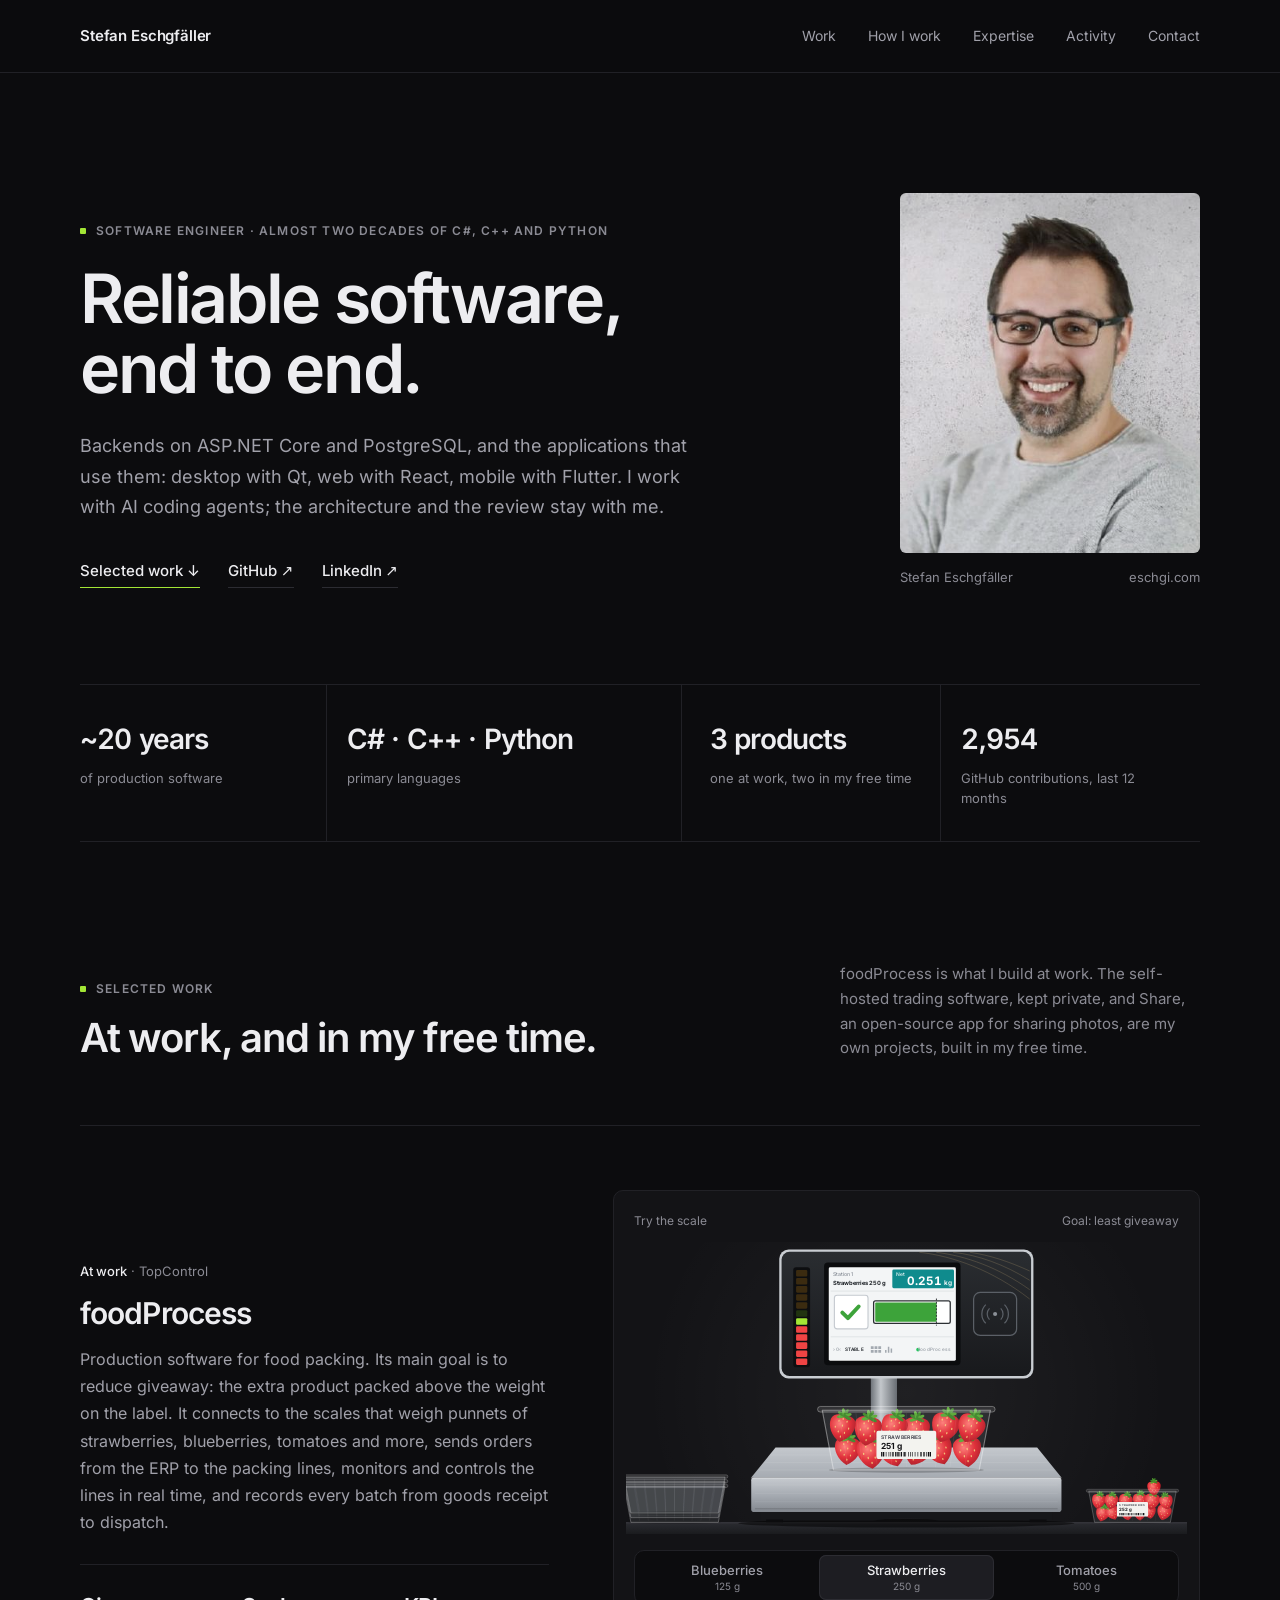
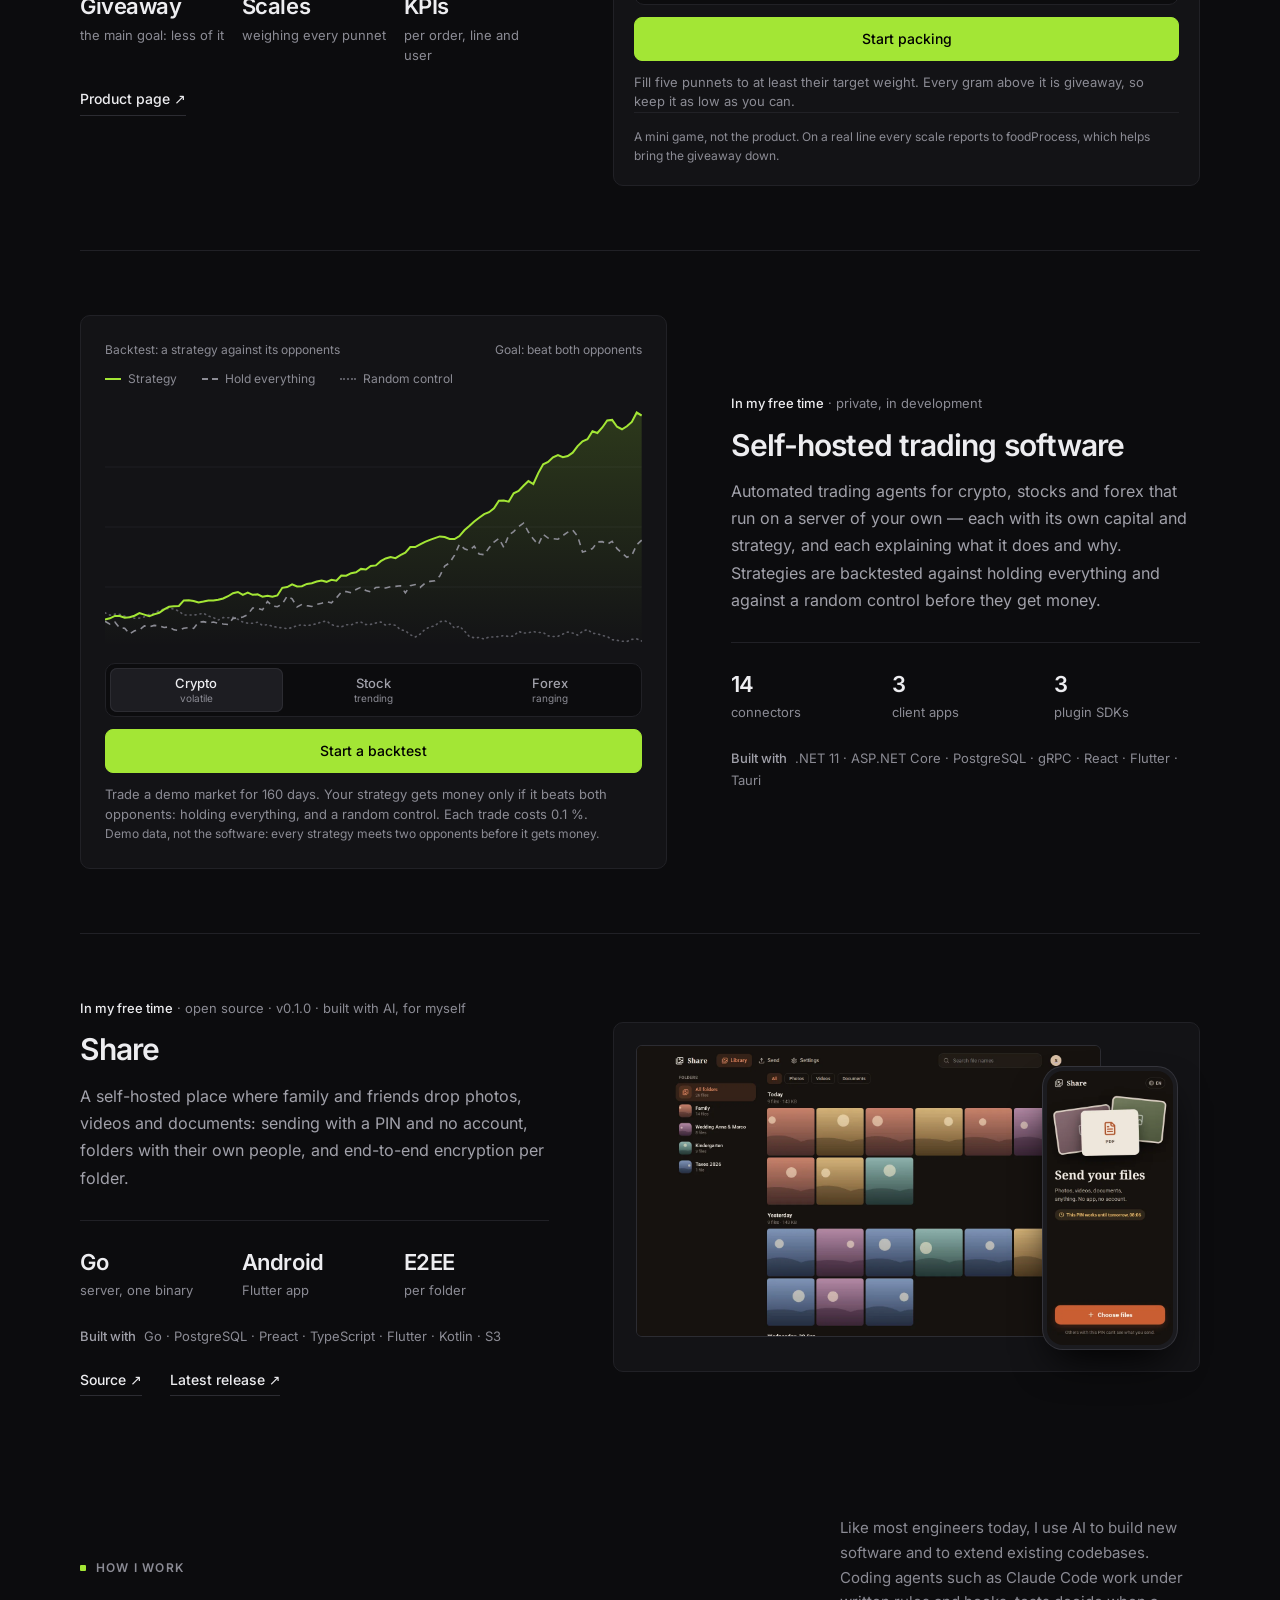
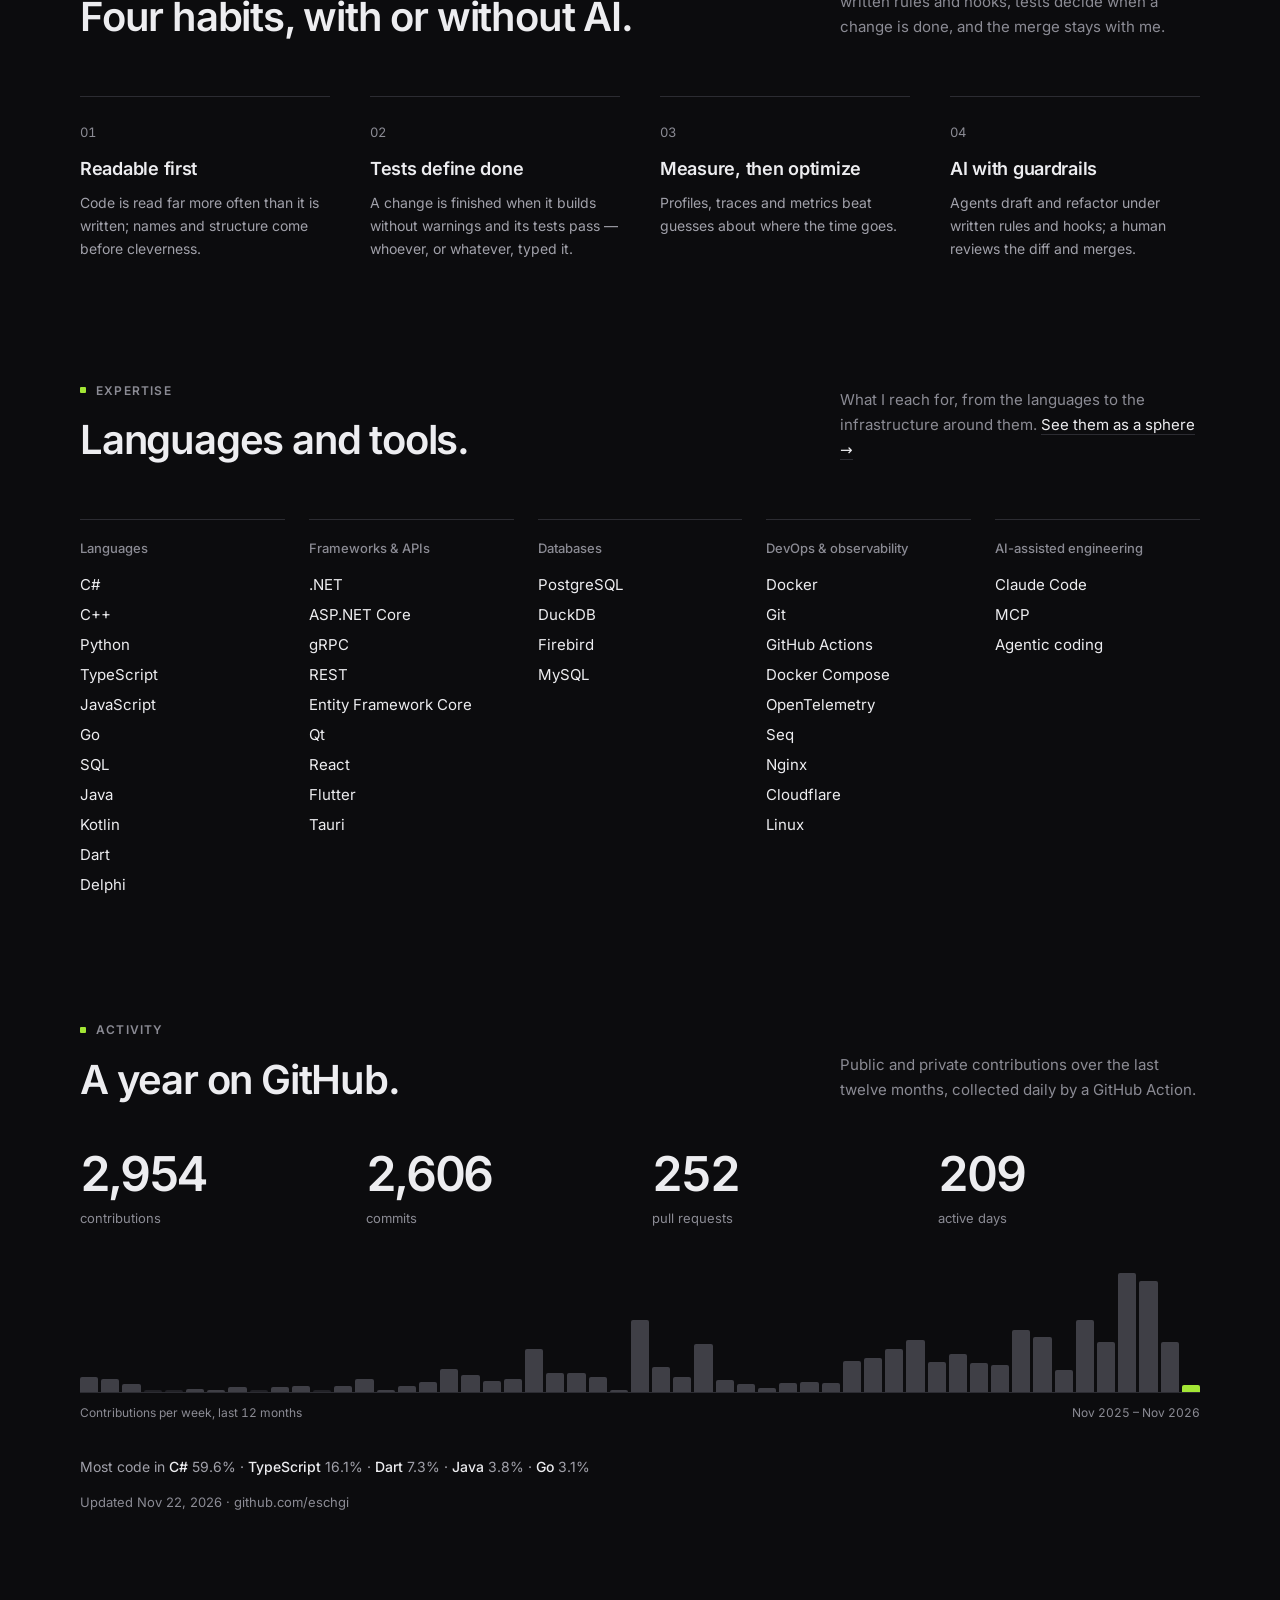
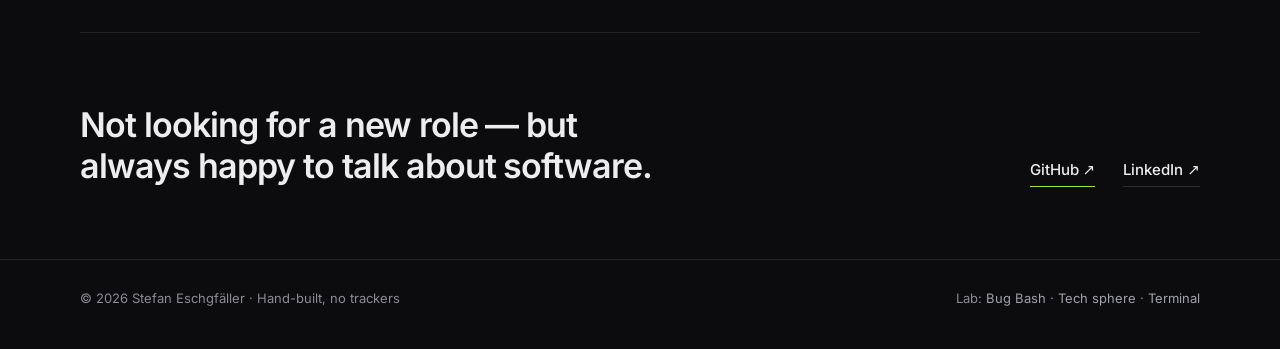
==== docs/index.html @ 618ed070 "Say what giveaway is without "given away for free" The foodProcess text now calls giveaway the extra" ====
<!DOCTYPE html>
<html lang="en">
<head>
  <meta charset="UTF-8" />
  <meta name="viewport" content="width=device-width, initial-scale=1" />
  <title>Stefan Eschgfäller — Software Engineer</title>
  <meta name="description" content="Stefan Eschgfäller, software engineer. Reliable software, end to end: backends on ASP.NET Core and PostgreSQL, and the desktop, web and mobile applications that use them — almost two decades of C#, C++ and Python." />
  <meta name="author" content="Stefan Eschgfäller" />
  <meta name="theme-color" content="#0c0c0e" />
  <meta name="color-scheme" content="dark" />
  <link rel="canonical" href="https://eschgi.com/" />

  <meta property="og:type" content="website" />
  <meta property="og:url" content="https://eschgi.com/" />
  <meta property="og:site_name" content="eschgi.com" />
  <meta property="og:title" content="Stefan Eschgfäller — Software Engineer" />
  <meta property="og:description" content="Reliable software, end to end. Almost two decades of C#, C++ and Python. At work, foodProcess: production software for food packing that reduces giveaway. In my free time, self-hosted trading software and Share, an open-source photo drop." />
  <meta property="og:image" content="https://eschgi.com/assets/og-cover.png" />
  <meta property="og:image:width" content="1200" />
  <meta property="og:image:height" content="630" />
  <meta name="twitter:card" content="summary_large_image" />
  <meta name="twitter:title" content="Stefan Eschgfäller — Software Engineer" />
  <meta name="twitter:description" content="Reliable software, end to end. Almost two decades of C#, C++ and Python." />
  <meta name="twitter:image" content="https://eschgi.com/assets/og-cover.png" />

  <link rel="icon" type="image/svg+xml" href="favicon.svg" />
  <link rel="preload" href="assets/fonts/inter-latin-variable.woff2" as="font" type="font/woff2" crossorigin />
  <link rel="stylesheet" href="styles.css" />
  <script>document.documentElement.classList.add("js");</script>
  <script src="js/site.js" defer></script>
  <script src="js/scale.js" defer></script>
  <script src="js/backtest.js" defer></script>

  <script type="application/ld+json">
    {
      "@context": "https://schema.org",
      "@type": "Person",
      "name": "Stefan Eschgfäller",
      "url": "https://eschgi.com/",
      "image": "https://eschgi.com/assets/avatar.jpg",
      "jobTitle": "Software Engineer",
      "sameAs": ["https://github.com/eschgi", "https://www.linkedin.com/in/stefaneschgfaeller"]
    }
  </script>
</head>
<body data-page="home">
  <svg xmlns="http://www.w3.org/2000/svg" aria-hidden="true" style="display: none">
    <symbol id="i-menu" viewBox="0 0 24 24" fill="none" stroke="currentColor" stroke-width="2" stroke-linecap="round"><path d="M4 7h16M4 12h16M4 17h16" /></symbol>
  </svg>

  <a href="#main" class="skip-link">Skip to content</a>

  <header class="site-header">
    <div class="wrap site-header__bar">
      <a class="site-name" href="#top">Stefan Eschgfäller</a>
      <nav class="site-nav" aria-label="Main" data-navlinks>
        <a href="#work">Work</a>
        <a href="#how">How I work</a>
        <a href="#expertise">Expertise</a>
        <a href="#activity">Activity</a>
        <a href="#contact">Contact</a>
      </nav>
      <button class="menu-button" type="button" data-nav-toggle aria-expanded="false" aria-controls="mobile-menu">
        <svg aria-hidden="true"><use href="#i-menu" /></svg>
        <span class="sr-only">Menu</span>
      </button>
    </div>
    <nav id="mobile-menu" class="mobile-menu" aria-label="Main" data-nav-menu hidden>
      <div class="wrap">
        <a href="#work">Work</a>
        <a href="#how">How I work</a>
        <a href="#expertise">Expertise</a>
        <a href="#activity">Activity</a>
        <a href="#contact">Contact</a>
      </div>
    </nav>
  </header>

  <main id="main">
    <section class="wrap hero" id="top" aria-labelledby="hero-title">
      <div class="hero__text reveal">
        <p class="label">Software engineer · almost two decades of C#, C++ and Python</p>
        <h1 id="hero-title" data-cli="headline">Reliable software,<br /> end to end.</h1>
        <p class="hero__lead" data-cli="intro">
          Backends on ASP.NET Core and PostgreSQL, and the applications that use them: desktop with Qt,
          web with React, mobile with Flutter. I work with AI coding agents; the architecture and the
          review stay with me.
        </p>
        <div class="text-links">
          <a href="#work">Selected work <span aria-hidden="true">↓</span></a>
          <a href="https://github.com/eschgi" target="_blank" rel="noopener noreferrer">GitHub <span aria-hidden="true">↗</span></a>
          <a href="https://www.linkedin.com/in/stefaneschgfaeller" target="_blank" rel="noopener noreferrer">LinkedIn <span aria-hidden="true">↗</span></a>
        </div>
      </div>
      <figure class="portrait reveal">
        <img src="assets/avatar.jpg" width="460" height="460" alt="Portrait of Stefan Eschgfäller" />
        <figcaption><span>Stefan Eschgfäller</span><span>eschgi.com</span></figcaption>
      </figure>
    </section>

    <div class="wrap">
      <dl class="facts reveal">
        <div><dt>of production software</dt><dd>~20 years</dd></div>
        <div><dt>primary languages</dt><dd>C# · C++ · Python</dd></div>
        <div><dt>one at work, two in my free time</dt><dd>3 products</dd></div>
        <div><dt>GitHub contributions, last 12 months</dt><dd data-fact="contributions">2,954</dd></div>
      </dl>
    </div>

    <!-- ===================================================================== WORK -->
    <section class="wrap section" id="work" aria-labelledby="work-title">
      <div class="section-top reveal">
        <div>
          <p class="label">Selected work</p>
          <h2 id="work-title">At work, and in my free time.</h2>
        </div>
        <p class="section-note">foodProcess is what I build at work. The self-hosted trading software, kept private, and Share, an open-source app for sharing photos, are my own projects, built in my free time.</p>
      </div>

      <article class="case reveal" aria-labelledby="case-foodprocess" data-cli="foodprocess">
        <div class="case__text">
          <p class="case__tag"><b>At work</b> · TopControl</p>
          <h3 id="case-foodprocess">foodProcess</h3>
          <p>Production software for food packing. Its main goal is to reduce giveaway: the extra product packed above the weight on the label. It connects to the scales that weigh punnets of strawberries, blueberries, tomatoes and more, sends orders from the ERP to the packing lines, monitors and controls the lines in real time, and records every batch from goods receipt to dispatch.</p>
          <dl class="case__facts">
            <div><dt>the main goal: less of it</dt><dd>Giveaway</dd></div>
            <div><dt>weighing every punnet</dt><dd>Scales</dd></div>
            <div><dt>per order, line and user</dt><dd>KPIs</dd></div>
          </dl>
          <div class="text-links text-links--small">
            <a href="https://www.topcontrol.it/product/foodProcess" target="_blank" rel="noopener noreferrer" data-cli-source="product">Product page <span aria-hidden="true">↗</span></a>
          </div>
        </div>
        <!-- A hand-packing scale, drawn after the real one and played by js/scale.js: a picture until someone plays. -->
        <figure class="case__visual scale" data-scale>
          <div class="scale__head">
            <span>Try the scale</span>
            <span data-scale-progress>Goal: least giveaway</span>
          </div>
          <div class="scale__scene">
            <svg class="scale__svg" viewBox="0 0 600 312" aria-hidden="true" focusable="false">
              <defs>
                <radialGradient id="sc-spot" gradientUnits="userSpaceOnUse" cx="300" cy="160" r="280"><stop offset="0" stop-color="#ffffff" stop-opacity="0.055" /><stop offset="1" stop-color="#ffffff" stop-opacity="0" /></radialGradient>
                <linearGradient id="sc-bench" x1="0" y1="0" x2="0" y2="1"><stop offset="0" stop-color="#2b2c31" /><stop offset="1" stop-color="#18191c" /></linearGradient>
                <linearGradient id="sc-steel-top" x1="0" y1="0" x2="0" y2="1"><stop offset="0" stop-color="#c4c8cd" /><stop offset="1" stop-color="#a6abb2" /></linearGradient>
                <linearGradient id="sc-steel-front" x1="0" y1="0" x2="0" y2="1"><stop offset="0" stop-color="#c7cbd0" /><stop offset="0.55" stop-color="#a3a8af" /><stop offset="1" stop-color="#83888f" /></linearGradient>
                <linearGradient id="sc-steel-column" x1="0" y1="0" x2="1" y2="0"><stop offset="0" stop-color="#6f747a" /><stop offset="0.38" stop-color="#c3c7cb" /><stop offset="1" stop-color="#686d73" /></linearGradient>
                <linearGradient id="sc-glass" x1="0" y1="0" x2="0" y2="1"><stop offset="0" stop-color="#2a2d31" /><stop offset="1" stop-color="#18191c" /></linearGradient>
                <radialGradient id="sc-blueberry" cx="0.36" cy="0.32" r="0.78"><stop offset="0" stop-color="#8191dc" /><stop offset="0.45" stop-color="#404d96" /><stop offset="1" stop-color="#1f2550" /></radialGradient>
                <radialGradient id="sc-bloom" cx="0.4" cy="0.35" r="0.7"><stop offset="0" stop-color="#ffffff" stop-opacity="0.22" /><stop offset="1" stop-color="#ffffff" stop-opacity="0" /></radialGradient>
                <radialGradient id="sc-strawberry" cx="0.38" cy="0.34" r="0.8"><stop offset="0" stop-color="#ff7a74" /><stop offset="0.5" stop-color="#e0262f" /><stop offset="1" stop-color="#98101a" /></radialGradient>
                <radialGradient id="sc-tomato" cx="0.38" cy="0.32" r="0.8"><stop offset="0" stop-color="#ff8a66" /><stop offset="0.5" stop-color="#e5361f" /><stop offset="1" stop-color="#9e170b" /></radialGradient>
              </defs>
              <rect x="-20" y="-20" width="640" height="352" fill="url(#sc-spot)" />

              <!-- The packing bench: empty punnets wait on the left, packed ones go to the right. -->
              <rect x="-20" y="300" width="640" height="14" fill="url(#sc-bench)" />
              <path d="M-20 300.5H620" stroke="#3c3d43" />
              <g data-scale-stack></g>

              <!-- The platform, seen a little from above: stainless top and front on a dark plinth. -->
              <ellipse cx="300" cy="301" rx="180" ry="4.5" fill="#000000" opacity="0.5" />
              <path d="M144 288H456V298H335Q300 292 265 298H144Z" fill="#16171a" />
              <rect x="150" y="297" width="18" height="3" fill="#0c0c0e" />
              <rect x="432" y="297" width="18" height="3" fill="#0c0c0e" />
              <rect x="134" y="252" width="332" height="37" rx="3" fill="url(#sc-steel-front)" />
              <path d="M138 260H462M138 269H462M138 278H462" stroke="#ffffff" stroke-opacity="0.06" />
              <path d="M138 285.5H462" stroke="#000000" stroke-opacity="0.18" />
              <path d="M160 220H440L466 252H134Z" fill="url(#sc-steel-top)" />
              <path d="M154 228H446M148 236H452M142 244H458" stroke="#ffffff" stroke-opacity="0.08" />
              <path d="M134 252.5H466" stroke="#ffffff" stroke-opacity="0.5" />

              <!-- The column, standing at the back of the platform, and the display head on it. -->
              <rect x="262" y="136" width="28" height="90" fill="url(#sc-steel-column)" />
              <path d="M262 226h28" stroke="#000000" stroke-opacity="0.3" />
              <rect x="164" y="8" width="272" height="138" rx="10" fill="#c9cdd2" />
              <rect x="166.5" y="10.5" width="267" height="133" rx="8.5" fill="url(#sc-glass)" />
              <path d="M314 11c36 4 78 19 118 50M332 11c32 4 66 16 100 40M350 11c27 3 55 13 82 30M368 11c21 3 42 10 64 20" fill="none" stroke="#c9ad78" stroke-opacity="0.3" stroke-width="0.8" />
              <rect x="179" y="27" width="18" height="107" rx="3" fill="#0d0e10" />
              <rect class="scale__led scale__led--amber" data-scale-led="11" x="182" y="30.0" width="12" height="7" rx="1.2" />
              <rect class="scale__led scale__led--amber" data-scale-led="10" x="182" y="38.6" width="12" height="7" rx="1.2" />
              <rect class="scale__led scale__led--amber" data-scale-led="9" x="182" y="47.2" width="12" height="7" rx="1.2" />
              <rect class="scale__led scale__led--amber" data-scale-led="8" x="182" y="55.8" width="12" height="7" rx="1.2" />
              <rect class="scale__led scale__led--amber" data-scale-led="7" x="182" y="64.4" width="12" height="7" rx="1.2" />
              <rect class="scale__led scale__led--green" data-scale-led="6" x="182" y="73.0" width="12" height="7" rx="1.2" />
              <rect class="scale__led scale__led--green" data-scale-led="5" x="182" y="81.6" width="12" height="7" rx="1.2" />
              <rect class="scale__led scale__led--red" data-scale-led="4" x="182" y="90.2" width="12" height="7" rx="1.2" />
              <rect class="scale__led scale__led--red" data-scale-led="3" x="182" y="98.8" width="12" height="7" rx="1.2" />
              <rect class="scale__led scale__led--red" data-scale-led="2" x="182" y="107.4" width="12" height="7" rx="1.2" />
              <rect class="scale__led scale__led--red" data-scale-led="1" x="182" y="116.0" width="12" height="7" rx="1.2" />
              <rect class="scale__led scale__led--red" data-scale-led="0" x="182" y="124.6" width="12" height="7" rx="1.2" />
              <rect x="212" y="22" width="146" height="110" rx="4" fill="#0b0c0e" />
              <rect x="217" y="27" width="136" height="100" rx="1.5" fill="#f3f5f6" />
              <text class="scale__tft-small scale__tft-small--muted" data-scale-operator x="221" y="36">Station 1</text>
              <text class="scale__tft-product" data-scale-product-name x="221" y="45.5">Strawberries 250 g</text>
              <rect x="285" y="29.5" width="66" height="20" rx="1.5" fill="#0f8b8d" />
              <text class="scale__tft-label" x="288.5" y="36.5">Net</text>
              <text class="scale__tft-weight" x="348.5" y="46.5" text-anchor="end"><tspan data-scale-weight>0.000</tspan><tspan class="scale__tft-unit" dx="1.5">kg</tspan></text>
              <path d="M219 52.5H351" stroke="#dfe3e6" />
              <rect class="scale__tft-icon" x="223" y="57" width="36" height="36" rx="3" />
              <path class="scale__tft-glyph" data-scale-glyph d="M235 75h12" />
              <rect x="265" y="63" width="82" height="24" rx="2" fill="#ffffff" stroke="#2b2f33" stroke-width="1.4" />
              <rect class="scale__tft-bar" data-scale-bar x="266.7" y="64.7" width="0" height="20.6" rx="1" />
              <path d="M332.2 60.5v29" stroke="#2b2f33" stroke-dasharray="2 1.5" />
              <path d="M219 101.5H351" stroke="#dfe3e6" />
              <text class="scale__tft-tiny" data-scale-zero x="222" y="117">›0‹</text>
              <text class="scale__tft-tiny" data-scale-stable x="234" y="117">STABLE</text>
              <path d="M262 111.5h3v3h-3zM266 111.5h3v3h-3zM270 111.5h3v3h-3zM262 115.5h3v3h-3zM266 115.5h3v3h-3zM270 115.5h3v3h-3z" fill="#a3a9b0" />
              <path d="M278 118.5v-3M281 118.5v-6.5M284 118.5v-4.5" stroke="#a3a9b0" stroke-width="1.6" />
              <circle cx="312.5" cy="115.2" r="1.9" fill="#22c55e" />
              <text class="scale__tft-tiny" x="348" y="117" text-anchor="end">foodProcess</text>
              <g class="scale__rfid" data-scale-rfid>
                <rect x="372" y="54" width="46" height="46" rx="7" />
                <circle cx="395" cy="77" r="2.2" />
                <path d="M389 71a8.5 8.5 0 0 0 0 12M401 71a8.5 8.5 0 0 1 0 12M385 67a14 14 0 0 0 0 20M405 67a14 14 0 0 1 0 20" />
              </g>

              <!-- The punnets and their produce, drawn by scale.js. -->
              <g data-scale-stage></g>
            </svg>
          </div>
          <div class="play__controls needs-js">
            <div class="play__choices" role="group" aria-label="Fruit">
              <button type="button" class="play__choice" data-scale-product="blueberries" aria-pressed="false"><b>Blueberries</b><small>125 g</small></button>
              <button type="button" class="play__choice" data-scale-product="strawberries" aria-pressed="true"><b>Strawberries</b><small>250 g</small></button>
              <button type="button" class="play__choice" data-scale-product="tomatoes" aria-pressed="false"><b>Tomatoes</b><small>500 g</small></button>
            </div>
            <dl class="play__kpis" data-scale-summary hidden>
              <div><dt>giveaway</dt><dd data-scale-kpi="giveaway">–</dd></div>
              <div><dt>punnets a minute</dt><dd data-scale-kpi="rate">–</dd></div>
              <div><dt>rejected</dt><dd data-scale-kpi="rejected">–</dd></div>
            </dl>
            <div class="play__row" data-scale-start-row>
              <button type="button" class="play__button play__button--primary" data-scale-start>Start packing</button>
            </div>
            <div class="play__row play__row--actions" data-scale-actions hidden>
              <button type="button" class="play__button play__button--primary" data-scale-fill>Fill <small>hold</small></button>
              <button type="button" class="play__button" data-scale-remove>Take one out</button>
              <button type="button" class="play__button" data-scale-pack>Pack</button>
            </div>
            <p class="play__status" data-scale-status aria-live="polite">Fill five punnets to at least their target weight. Every gram above it is giveaway, so keep it as low as you can.</p>
          </div>
          <figcaption class="scale__foot"><span>A mini game, not the product. On a real line every scale reports to foodProcess, which helps bring the giveaway down.</span></figcaption>
        </figure>
      </article>

      <article class="case case--flip reveal" aria-labelledby="case-trading" data-cli="trading">
        <div class="case__text">
          <p class="case__tag"><b>In my free time</b> · private, in development</p>
          <h3 id="case-trading">Self-hosted trading software</h3>
          <p>Automated trading agents for crypto, stocks and forex that run on a server of your own — each with its own capital and strategy, and each explaining what it does and why. Strategies are backtested against holding everything and against a random control before they get money.</p>
          <dl class="case__facts">
            <div><dt>connectors</dt><dd>14</dd></div>
            <div><dt>client apps</dt><dd>3</dd></div>
            <div><dt>plugin SDKs</dt><dd>3</dd></div>
          </dl>
          <p class="case__stack"><b>Built with</b> .NET 11 · ASP.NET Core · PostgreSQL · gRPC · React · Flutter · Tauri</p>
        </div>
        <!-- A backtest, played by js/backtest.js: this illustration until someone plays. -->
        <figure class="case__visual chart" data-backtest>
          <div class="chart__head">
            <span data-backtest-title>Backtest: a strategy against its opponents</span>
            <span class="needs-js" data-backtest-progress>Goal: beat both opponents</span>
          </div>
          <div class="chart__legend" aria-hidden="true">
            <span><i class="chart__key chart__key--strategy"></i><span data-backtest-name>Strategy</span> <b data-backtest-value="you"></b></span>
            <span><i class="chart__key chart__key--hold"></i>Hold everything <b data-backtest-value="hold"></b></span>
            <span><i class="chart__key chart__key--random"></i>Random control <b data-backtest-value="random"></b></span>
          </div>
          <svg class="chart__plot" data-backtest-plot viewBox="0 0 600 260" preserveAspectRatio="none" aria-hidden="true">
            <defs><linearGradient id="chart-fill" x1="0" y1="0" x2="0" y2="1"><stop offset="0" stop-color="#a3e635" stop-opacity="0.18" /><stop offset="1" stop-color="#a3e635" stop-opacity="0" /></linearGradient></defs>
            <path d="M0 65H600M0 130H600M0 195H600" stroke="#1f1f24" stroke-width="1" />
            <path d="M0.0 230.3 L5.5 228.9 L11.0 226.3 L16.5 226.5 L22.0 228.3 L27.5 227.7 L33.0 226.1 L38.5 223.3 L44.0 224.9 L49.5 226.6 L55.0 224.6 L60.6 222.9 L66.1 219.2 L71.6 216.4 L77.1 215.9 L82.6 215.6 L88.1 209.5 L93.6 209.3 L99.1 210.2 L104.6 211.8 L110.1 210.8 L115.6 209.6 L121.1 209.5 L126.6 208.8 L132.1 207.4 L137.6 205.0 L143.1 201.7 L148.6 200.4 L154.1 203.6 L159.6 201.1 L165.1 203.5 L170.6 203.0 L176.1 205.5 L181.7 204.6 L187.2 205.5 L192.7 204.2 L198.2 195.9 L203.7 195.1 L209.2 192.1 L214.7 194.4 L220.2 194.2 L225.7 191.7 L231.2 190.9 L236.7 189.1 L242.2 187.9 L247.7 189.4 L253.2 187.1 L258.7 188.1 L264.2 182.5 L269.7 182.8 L275.2 180.0 L280.7 179.0 L286.2 175.4 L291.7 176.0 L297.2 172.3 L302.8 171.6 L308.3 167.0 L313.8 164.1 L319.3 162.6 L324.8 163.7 L330.3 160.4 L335.8 157.9 L341.3 151.8 L346.8 151.8 L352.3 148.9 L357.8 146.1 L363.3 144.0 L368.8 142.1 L374.3 140.2 L379.8 140.9 L385.3 143.0 L390.8 143.0 L396.3 139.8 L401.8 133.6 L407.3 129.0 L412.8 124.1 L418.3 120.0 L423.9 116.1 L429.4 114.0 L434.9 109.7 L440.4 101.6 L445.9 101.4 L451.4 102.5 L456.9 93.5 L462.4 90.9 L467.9 85.4 L473.4 80.2 L478.9 83.4 L484.4 71.6 L489.9 62.1 L495.4 59.6 L500.9 54.4 L506.4 52.0 L511.9 54.3 L517.4 53.1 L522.9 49.5 L528.4 42.4 L533.9 37.1 L539.4 34.9 L545.0 26.3 L550.5 28.2 L556.0 22.2 L561.5 14.5 L567.0 14.0 L572.5 21.4 L578.0 24.1 L583.5 20.9 L589.0 16.2 L594.5 6.0 L600.0 9.3 L600 260 L0 260 Z" fill="url(#chart-fill)" />
            <path d="M0.0 222.9 L5.5 225.5 L11.0 224.3 L16.5 224.7 L22.0 226.6 L27.5 227.8 L33.0 228.8 L38.5 228.7 L44.0 227.4 L49.5 224.5 L55.0 223.6 L60.6 220.4 L66.1 218.9 L71.6 218.4 L77.1 218.8 L82.6 221.2 L88.1 225.3 L93.6 225.3 L99.1 225.5 L104.6 224.5 L110.1 223.4 L115.6 226.5 L121.1 228.2 L126.6 230.8 L132.1 228.2 L137.6 228.3 L143.1 227.8 L148.6 230.0 L154.1 233.0 L159.6 234.2 L165.1 234.3 L170.6 233.1 L176.1 236.6 L181.7 235.7 L187.2 237.6 L192.7 238.7 L198.2 239.3 L203.7 240.1 L209.2 239.0 L214.7 236.8 L220.2 235.9 L225.7 237.0 L231.2 235.9 L236.7 234.9 L242.2 232.7 L247.7 231.9 L253.2 235.7 L258.7 237.4 L264.2 238.2 L269.7 235.9 L275.2 236.1 L280.7 233.8 L286.2 233.0 L291.7 235.7 L297.2 235.5 L302.8 234.0 L308.3 232.9 L313.8 236.4 L319.3 235.2 L324.8 236.5 L330.3 241.3 L335.8 242.4 L341.3 246.7 L346.8 249.2 L352.3 246.1 L357.8 240.8 L363.3 238.3 L368.8 237.1 L374.3 232.6 L379.8 231.6 L385.3 233.9 L390.8 239.6 L396.3 237.4 L401.8 242.5 L407.3 248.7 L412.8 250.0 L418.3 249.7 L423.9 251.4 L429.4 249.1 L434.9 249.2 L440.4 248.6 L445.9 247.6 L451.4 248.7 L456.9 248.1 L462.4 243.1 L467.9 245.0 L473.4 244.5 L478.9 243.3 L484.4 244.3 L489.9 244.3 L495.4 247.9 L500.9 248.7 L506.4 248.4 L511.9 246.0 L517.4 243.8 L522.9 244.9 L528.4 247.2 L533.9 243.1 L539.4 241.0 L545.0 245.1 L550.5 245.7 L556.0 247.5 L561.5 248.7 L567.0 252.1 L572.5 252.8 L578.0 253.7 L583.5 254.0 L589.0 251.8 L594.5 251.2 L600.0 253.5" fill="none" stroke="#5b5b63" stroke-width="1.6" stroke-dasharray="1 4" stroke-linecap="round" vector-effect="non-scaling-stroke" />
            <path d="M0.0 232.1 L5.5 235.3 L11.0 232.8 L16.5 239.5 L22.0 239.6 L27.5 245.8 L33.0 242.4 L38.5 241.4 L44.0 237.1 L49.5 238.2 L55.0 236.6 L60.6 237.1 L66.1 238.9 L71.6 238.1 L77.1 241.4 L82.6 242.0 L88.1 239.6 L93.6 239.1 L99.1 239.9 L104.6 233.1 L110.1 232.5 L115.6 233.9 L121.1 233.0 L126.6 234.2 L132.1 235.0 L137.6 235.6 L143.1 229.0 L148.6 228.5 L154.1 227.5 L159.6 224.9 L165.1 217.7 L170.6 218.0 L176.1 219.7 L181.7 210.6 L187.2 215.6 L192.7 216.4 L198.2 213.5 L203.7 204.7 L209.2 207.8 L214.7 216.6 L220.2 213.8 L225.7 215.2 L231.2 216.1 L236.7 213.9 L242.2 212.6 L247.7 211.0 L253.2 212.1 L258.7 206.9 L264.2 200.6 L269.7 199.9 L275.2 201.2 L280.7 197.7 L286.2 195.2 L291.7 198.9 L297.2 200.3 L302.8 195.5 L308.3 195.3 L313.8 196.1 L319.3 194.7 L324.8 194.3 L330.3 193.7 L335.8 201.3 L341.3 193.7 L346.8 192.3 L352.3 195.5 L357.8 190.8 L363.3 188.9 L368.8 188.2 L374.3 183.1 L379.8 172.2 L385.3 168.9 L390.8 160.5 L396.3 148.7 L401.8 153.5 L407.3 155.6 L412.8 150.8 L418.3 159.3 L423.9 160.0 L429.4 152.6 L434.9 146.3 L440.4 142.3 L445.9 152.2 L451.4 138.9 L456.9 134.9 L462.4 129.6 L467.9 125.8 L473.4 135.5 L478.9 143.1 L484.4 149.2 L489.9 138.0 L495.4 142.0 L500.9 142.6 L506.4 143.3 L511.9 139.3 L517.4 135.6 L522.9 133.3 L528.4 139.9 L533.9 157.1 L539.4 155.5 L545.0 153.4 L550.5 146.1 L556.0 145.9 L561.5 148.6 L567.0 145.6 L572.5 153.5 L578.0 158.3 L583.5 162.8 L589.0 160.7 L594.5 149.2 L600.0 144.3" fill="none" stroke="#8b8b94" stroke-width="1.6" stroke-dasharray="6 5" vector-effect="non-scaling-stroke" />
            <path d="M0.0 230.3 L5.5 228.9 L11.0 226.3 L16.5 226.5 L22.0 228.3 L27.5 227.7 L33.0 226.1 L38.5 223.3 L44.0 224.9 L49.5 226.6 L55.0 224.6 L60.6 222.9 L66.1 219.2 L71.6 216.4 L77.1 215.9 L82.6 215.6 L88.1 209.5 L93.6 209.3 L99.1 210.2 L104.6 211.8 L110.1 210.8 L115.6 209.6 L121.1 209.5 L126.6 208.8 L132.1 207.4 L137.6 205.0 L143.1 201.7 L148.6 200.4 L154.1 203.6 L159.6 201.1 L165.1 203.5 L170.6 203.0 L176.1 205.5 L181.7 204.6 L187.2 205.5 L192.7 204.2 L198.2 195.9 L203.7 195.1 L209.2 192.1 L214.7 194.4 L220.2 194.2 L225.7 191.7 L231.2 190.9 L236.7 189.1 L242.2 187.9 L247.7 189.4 L253.2 187.1 L258.7 188.1 L264.2 182.5 L269.7 182.8 L275.2 180.0 L280.7 179.0 L286.2 175.4 L291.7 176.0 L297.2 172.3 L302.8 171.6 L308.3 167.0 L313.8 164.1 L319.3 162.6 L324.8 163.7 L330.3 160.4 L335.8 157.9 L341.3 151.8 L346.8 151.8 L352.3 148.9 L357.8 146.1 L363.3 144.0 L368.8 142.1 L374.3 140.2 L379.8 140.9 L385.3 143.0 L390.8 143.0 L396.3 139.8 L401.8 133.6 L407.3 129.0 L412.8 124.1 L418.3 120.0 L423.9 116.1 L429.4 114.0 L434.9 109.7 L440.4 101.6 L445.9 101.4 L451.4 102.5 L456.9 93.5 L462.4 90.9 L467.9 85.4 L473.4 80.2 L478.9 83.4 L484.4 71.6 L489.9 62.1 L495.4 59.6 L500.9 54.4 L506.4 52.0 L511.9 54.3 L517.4 53.1 L522.9 49.5 L528.4 42.4 L533.9 37.1 L539.4 34.9 L545.0 26.3 L550.5 28.2 L556.0 22.2 L561.5 14.5 L567.0 14.0 L572.5 21.4 L578.0 24.1 L583.5 20.9 L589.0 16.2 L594.5 6.0 L600.0 9.3" fill="none" stroke="#a3e635" stroke-width="2" vector-effect="non-scaling-stroke" />
          </svg>
          <div class="play__controls needs-js">
            <div class="play__choices" role="group" aria-label="Market">
              <button type="button" class="play__choice" data-backtest-market="crypto" aria-pressed="true"><b>Crypto</b><small>volatile</small></button>
              <button type="button" class="play__choice" data-backtest-market="stock" aria-pressed="false"><b>Stock</b><small>trending</small></button>
              <button type="button" class="play__choice" data-backtest-market="forex" aria-pressed="false"><b>Forex</b><small>ranging</small></button>
            </div>
            <dl class="play__kpis" data-backtest-summary hidden>
              <div><dt>your return</dt><dd data-backtest-kpi="you">–</dd></div>
              <div><dt>hold everything</dt><dd data-backtest-kpi="hold">–</dd></div>
              <div><dt>random control</dt><dd data-backtest-kpi="random">–</dd></div>
            </dl>
            <div class="play__row" data-backtest-start-row>
              <button type="button" class="play__button play__button--primary" data-backtest-start>Start a backtest</button>
            </div>
            <div class="play__row play__row--actions play__row--thirds" data-backtest-actions hidden>
              <button type="button" class="play__button play__button--primary" data-backtest-buy>Buy</button>
              <button type="button" class="play__button" data-backtest-sell>Sell</button>
              <button type="button" class="play__button" data-backtest-fast>Faster <small>hold</small></button>
            </div>
            <p class="play__status" data-backtest-status aria-live="polite">Trade a demo market for 160 days. Your strategy gets money only if it beats both opponents: holding everything, and a random control. Each trade costs 0.1 %.</p>
          </div>
          <figcaption class="chart__foot"><span>Demo data, not the software: every strategy meets two opponents before it gets money.</span></figcaption>
        </figure>
      </article>

      <article class="case reveal" aria-labelledby="case-share" data-cli="share">
        <div class="case__text">
          <p class="case__tag"><b>In my free time</b> · open source · v0.1.0 · built with AI, for myself</p>
          <h3 id="case-share">Share</h3>
          <p>A self-hosted place where family and friends drop photos, videos and documents: sending with a PIN and no account, folders with their own people, and end-to-end encryption per folder.</p>
          <dl class="case__facts">
            <div><dt>server, one binary</dt><dd>Go</dd></div>
            <div><dt>Flutter app</dt><dd>Android</dd></div>
            <div><dt>per folder</dt><dd>E2EE</dd></div>
          </dl>
          <p class="case__stack"><b>Built with</b> Go · PostgreSQL · Preact · TypeScript · Flutter · Kotlin · S3</p>
          <div class="text-links text-links--small">
            <a href="https://github.com/eschgi/share" target="_blank" rel="noopener noreferrer" data-cli-source>Source <span aria-hidden="true">↗</span></a>
            <a href="https://github.com/eschgi/share/releases/latest" target="_blank" rel="noopener noreferrer">Latest release <span aria-hidden="true">↗</span></a>
          </div>
        </div>
        <figure class="case__visual shots">
          <img class="shots__computer" src="assets/share/library-computer.webp" width="1440" height="900" loading="lazy" decoding="async"
               alt="Share's library on a computer: the folders Family, Wedding Anna &amp; Marco, Kindergarten and Taxes 2026 beside the photos, grouped by day" />
          <div class="shots__phone">
            <img src="assets/share/send-phone.webp" width="390" height="844" loading="lazy" decoding="async"
                 alt="Sending on a phone with a PIN: Send your files. Photos, videos, documents, anything. No app, no account." />
          </div>
        </figure>
      </article>
    </section>

    <!-- ===================================================================== HOW I WORK -->
    <section class="wrap section" id="how" aria-labelledby="how-title">
      <div class="section-top reveal">
        <div>
          <p class="label">How I work</p>
          <h2 id="how-title">Four habits, with or without AI.</h2>
        </div>
        <p class="section-note" data-cli="ai">Like most engineers today, I use AI to build new software and to extend existing codebases. Coding agents such as Claude Code work under written rules and hooks, tests decide when a change is done, and the merge stays with me.</p>
      </div>
      <ol class="principles reveal">
        <li><small>01</small><h3>Readable first</h3><p>Code is read far more often than it is written; names and structure come before cleverness.</p></li>
        <li><small>02</small><h3>Tests define done</h3><p>A change is finished when it builds without warnings and its tests pass — whoever, or whatever, typed it.</p></li>
        <li><small>03</small><h3>Measure, then optimize</h3><p>Profiles, traces and metrics beat guesses about where the time goes.</p></li>
        <li><small>04</small><h3>AI with guardrails</h3><p>Agents draft and refactor under written rules and hooks; a human reviews the diff and merges.</p></li>
      </ol>
    </section>

    <!-- ===================================================================== EXPERTISE -->
    <!-- The lists are the source of truth: the Lab's sphere and the terminal's `stack` command read them. -->
    <section class="wrap section" id="expertise" aria-labelledby="expertise-title">
      <div class="section-top reveal">
        <div>
          <p class="label">Expertise</p>
          <h2 id="expertise-title">Languages and tools.</h2>
        </div>
        <p class="section-note">What I reach for, from the languages to the infrastructure around them. <a href="lab.html#sphere">See them as a sphere <span aria-hidden="true">→</span></a></p>
      </div>
      <div class="expertise reveal">
        <div class="expertise__group" data-stack-group="languages">
          <h3>Languages</h3>
          <ul><li data-weight="3">C#</li><li data-weight="3">C++</li><li data-weight="3">Python</li><li data-weight="2">TypeScript</li><li data-weight="2">JavaScript</li><li data-weight="2">Go</li><li data-weight="2">SQL</li><li data-weight="1">Java</li><li data-weight="1">Kotlin</li><li data-weight="1">Dart</li><li data-weight="1">Delphi</li></ul>
        </div>
        <div class="expertise__group" data-stack-group="frameworks">
          <h3>Frameworks &amp; APIs</h3>
          <ul><li data-weight="3">.NET</li><li data-weight="3">ASP.NET Core</li><li data-weight="2">gRPC</li><li data-weight="2">REST</li><li data-weight="2">Entity Framework Core</li><li data-weight="2">Qt</li><li data-weight="2">React</li><li data-weight="1">Flutter</li><li data-weight="1">Tauri</li></ul>
        </div>
        <div class="expertise__group" data-stack-group="data">
          <h3>Databases</h3>
          <ul><li data-weight="3">PostgreSQL</li><li data-weight="1">DuckDB</li><li data-weight="1">Firebird</li><li data-weight="1">MySQL</li></ul>
        </div>
        <div class="expertise__group" data-stack-group="ops">
          <h3>DevOps &amp; observability</h3>
          <ul><li data-weight="2">Docker</li><li data-weight="2">Git</li><li data-weight="1">GitHub Actions</li><li data-weight="1">Docker Compose</li><li data-weight="1">OpenTelemetry</li><li data-weight="1">Seq</li><li data-weight="1">Nginx</li><li data-weight="1">Cloudflare</li><li data-weight="1">Linux</li></ul>
        </div>
        <div class="expertise__group" data-stack-group="ai">
          <h3>AI-assisted engineering</h3>
          <ul><li data-weight="2">Claude Code</li><li data-weight="1">MCP</li><li data-weight="1">Agentic coding</li></ul>
        </div>
      </div>
    </section>

    <!-- ===================================================================== ACTIVITY (drawn by site.js from stats.json) -->
    <section class="wrap section" id="activity" aria-labelledby="activity-title">
      <div class="section-top reveal">
        <div>
          <p class="label">Activity</p>
          <h2 id="activity-title">A year on GitHub.</h2>
        </div>
        <p class="section-note">Public and private contributions over the last twelve months, collected daily by a GitHub Action.</p>
      </div>
      <div class="activity reveal" data-activity hidden>
        <dl class="activity__numbers">
          <div><dt>contributions</dt><dd data-stat="contributions">0</dd></div>
          <div><dt>commits</dt><dd data-stat="commits">0</dd></div>
          <div><dt>pull requests</dt><dd data-stat="pullRequests">0</dd></div>
          <div><dt>active days</dt><dd data-stat="activeDays">0</dd></div>
        </dl>
        <figure class="weeks">
          <div class="weeks__bars" data-weeks role="img"></div>
          <figcaption class="weeks__foot"><span data-weeks-readout>Contributions per week</span><span data-weeks-range></span></figcaption>
        </figure>
        <p class="activity__languages" data-languages></p>
        <p class="activity__meta" data-stats-meta></p>
      </div>
      <p class="activity__fallback" data-stats-fallback>The numbers live on <a href="https://github.com/eschgi" target="_blank" rel="noopener noreferrer">github.com/eschgi</a>.</p>
    </section>

    <!-- ===================================================================== CONTACT -->
    <section class="wrap contact" id="contact" aria-labelledby="contact-title">
      <h2 id="contact-title">Not looking for a new role — but always happy to talk about software.</h2>
      <div class="text-links" data-contact-links>
        <a href="https://github.com/eschgi" target="_blank" rel="noopener noreferrer" data-label="GitHub">GitHub <span aria-hidden="true">↗</span></a>
        <a href="https://www.linkedin.com/in/stefaneschgfaeller" target="_blank" rel="noopener noreferrer" data-label="LinkedIn">LinkedIn <span aria-hidden="true">↗</span></a>
      </div>
    </section>
  </main>

  <footer class="site-footer">
    <div class="wrap site-footer__bar">
      <span>© <span data-year>2026</span> Stefan Eschgfäller · Hand-built, no trackers</span>
      <span>Lab: <a href="lab.html#bugbash">Bug Bash</a> · <a href="lab.html#sphere">Tech sphere</a> · <a href="lab.html#terminal">Terminal</a></span>
    </div>
  </footer>
</body>
</html>
---- docs/styles.css ----
/* ==========================================================================
   eschgi.com — Stefan Eschgfäller
   Dependency-free and build-free: GitHub Pages serves this folder as it is.

   "Quiet Graphite": the Graphite palette of the trading software's web app
   (a near-black page, rules on #212126, the lime accent #a3e635), used with
   restraint. One accent, sparingly; no glow, no motion of its own; the work
   comes first. The playful parts live on the Lab page, whose component
   styles follow the page styles below.
   ========================================================================== */

/* Self-hosted, so the page makes no third-party request. Latin subset,
   variable weight. SIL OFL 1.1, see assets/fonts/inter-LICENSE.txt. */
@font-face {
  font-family: "Inter Variable";
  font-style: normal;
  font-weight: 100 900;
  font-display: swap;
  src: url("assets/fonts/inter-latin-variable.woff2") format("woff2-variations");
  unicode-range: U+0000-00FF, U+0131, U+0152-0153, U+02BB-02BC, U+02C6, U+02DA,
    U+02DC, U+0304, U+0308, U+0329, U+2000-206F, U+20AC, U+2122, U+2191, U+2193,
    U+2212, U+2215, U+FEFF, U+FFFD;
}

:root {
  /* The page. */
  --bg: #0c0c0e;
  --surface: #131316;
  --line: #212126;
  --line-2: #2c2c32;
  --text: #ededf0;
  --body: #a1a1aa;
  --muted: #8b8b94;
  --accent: #a3e635;

  /* Graphite's tokens, for the Lab's components. */
  --ink-950: #000000;
  --ink-900: #16161a;
  --ink-850: #0c0c0e;
  --ink-800: #1f1f24;
  --ink-700: #26262b;
  --ink-600: #323238;
  --ink-500: #4a4a54;
  --accent-300: #bef264;
  --accent-500: #84cc16;
  --on-accent: #000000;
  --positive: #2cb67d;
  --negative: #f05252;
  --warning: #f59e0b;
  --info: #38bdf8;
  --violet: #c4b5fd;
  --node-green: #2e7d32;
  --node-blue: #1565c0;
  --node-amber: #f9a825;
  --node-red: #c62828;
  --white: #ffffff;
  --slate-200: #e2e8f0;
  --slate-300: #cbd5e1;
  --slate-400: #94a3b8;

  --font-sans: "Inter Variable", ui-sans-serif, system-ui, -apple-system,
    "Segoe UI Variable", "Segoe UI", Roboto, Helvetica, Arial, sans-serif;
  --font-mono: ui-monospace, SFMono-Regular, "SF Mono", Menlo, Monaco,
    "Cascadia Code", Consolas, "Liberation Mono", "Courier New", monospace;

  --radius-tile: 8px;
  --radius-card: 12px;
  --radius-hero: 16px;
  --shadow-lift: inset 0 1px 0 rgb(255 255 255 / 0.03), 0 16px 48px -12px rgb(0 0 0 / 0.7);
  --shadow-accent: 0 8px 30px -8px rgb(163 230 53 / 0.45);
  --ease-soft: cubic-bezier(0.16, 1, 0.3, 1);
  --hover-lift: color-mix(in srgb, var(--ink-800) 88%, white 12%);

  color-scheme: dark;
}

/* ---------------------------------------------------------------- base */
*,
*::before,
*::after {
  box-sizing: border-box;
}

html {
  -webkit-text-size-adjust: 100%;
  scroll-padding-top: 5rem;
  background: var(--bg);
}

@media (prefers-reduced-motion: no-preference) {
  html {
    scroll-behavior: smooth;
  }
}

body {
  position: relative;
  isolation: isolate;
  margin: 0;
  min-height: 100vh;
  overflow-x: hidden;
  background: var(--bg);
  color: var(--body);
  font-family: var(--font-sans);
  font-size: 1rem;
  line-height: 1.6;
  -webkit-font-smoothing: antialiased;
  -moz-osx-font-smoothing: grayscale;
}

h1,
h2,
h3,
p,
ul,
ol,
dl,
dd,
figure {
  margin: 0;
}

ul,
ol {
  padding: 0;
  list-style: none;
}

img,
svg,
canvas {
  display: block;
}

a {
  color: inherit;
  text-decoration: none;
}

button {
  font: inherit;
  color: inherit;
}

code,
pre {
  font-family: var(--font-mono);
  font-variant-ligatures: none;
}

[hidden] {
  display: none !important;
}

::selection {
  background: var(--accent);
  color: var(--on-accent);
}

:focus-visible {
  outline: 2px solid color-mix(in srgb, var(--accent) 80%, transparent);
  outline-offset: 3px;
  border-radius: 2px;
}

.sr-only {
  position: absolute;
  width: 1px;
  height: 1px;
  overflow: hidden;
  clip: rect(0 0 0 0);
  white-space: nowrap;
}

.skip-link {
  position: absolute;
  left: 1rem;
  top: -4rem;
  z-index: 100;
  padding: 0.5rem 1rem;
  border-radius: var(--radius-tile);
  background: var(--accent);
  color: var(--on-accent);
  font-weight: 600;
}

.skip-link:focus {
  top: 1rem;
}

.wrap {
  width: min(70rem, 100% - 2.5rem);
  margin-inline: auto;
}

/* The small uppercase label above a heading, with the accent's one square. */
.label {
  display: flex;
  align-items: center;
  gap: 0.625rem;
  color: var(--muted);
  font-size: 0.75rem;
  font-weight: 600;
  letter-spacing: 0.1em;
  text-transform: uppercase;
}

.label::before {
  content: "";
  flex: none;
  width: 6px;
  height: 6px;
  border-radius: 1px;
  background: var(--accent);
}

h1,
h2,
h3 {
  color: var(--text);
  font-weight: 600;
  letter-spacing: -0.03em;
  text-wrap: balance;
}

/* Links in running text and the arrowed link rows. */
.section-note a,
.activity__fallback a,
.lab-intro__lead a {
  color: var(--text);
  border-bottom: 1px solid var(--line-2);
  transition: border-color 120ms linear;
}

.section-note a:hover,
.activity__fallback a:hover {
  border-bottom-color: var(--accent);
}

.text-links {
  display: flex;
  flex-wrap: wrap;
  gap: 0.75rem 1.75rem;
  font-size: 0.9375rem;
  font-weight: 500;
}

.text-links a {
  padding-bottom: 0.25rem;
  border-bottom: 1px solid var(--line-2);
  color: var(--text);
  transition: border-color 120ms linear;
}

.text-links a:first-child,
.text-links a:hover {
  border-bottom-color: var(--accent);
}

.text-links--small {
  margin-top: 1.375rem;
  font-size: 0.875rem;
}

.text-links--small a:first-child {
  border-bottom-color: var(--line-2);
}

.text-links--small a:hover {
  border-bottom-color: var(--accent);
}

/* -------------------------------------------------------------- header */
.site-header {
  position: sticky;
  top: 0;
  z-index: 50;
  border-bottom: 1px solid var(--line);
  background: rgb(12 12 14 / 0.88);
  -webkit-backdrop-filter: blur(10px);
  backdrop-filter: blur(10px);
}

.site-header__bar {
  display: flex;
  align-items: center;
  justify-content: space-between;
  gap: 1.5rem;
  height: 4.5rem;
}

.site-name {
  color: var(--text);
  font-size: 0.9375rem;
  font-weight: 600;
  letter-spacing: -0.01em;
  white-space: nowrap;
}

.site-nav {
  display: none;
  gap: 2rem;
  font-size: 0.875rem;
}

.site-nav a {
  position: relative;
  color: var(--body);
  transition: color 120ms linear;
}

.site-nav a:hover,
.site-nav a[aria-current] {
  color: var(--text);
}

.site-nav a[aria-current]::after {
  content: "";
  position: absolute;
  left: 0;
  right: 0;
  bottom: -0.5rem;
  height: 1px;
  background: var(--accent);
}

.menu-button {
  display: inline-grid;
  place-items: center;
  width: 2.5rem;
  height: 2.5rem;
  padding: 0;
  border: 1px solid var(--line-2);
  border-radius: var(--radius-tile);
  background: transparent;
  color: var(--text);
  cursor: pointer;
}

.menu-button svg {
  width: 1.125rem;
  height: 1.125rem;
}

.mobile-menu {
  border-top: 1px solid var(--line);
  background: var(--bg);
}

.mobile-menu .wrap {
  display: flex;
  flex-direction: column;
  padding-block: 0.75rem 1.25rem;
}

.mobile-menu a {
  padding: 0.625rem 0;
  border-bottom: 1px solid var(--line);
  color: var(--text);
  font-size: 0.9375rem;
}

@media (min-width: 860px) {
  .site-nav {
    display: flex;
  }

  .menu-button,
  .mobile-menu {
    display: none !important;
  }
}

/* ---------------------------------------------------------------- hero */
.hero {
  display: grid;
  grid-template-columns: minmax(0, 1fr);
  gap: 2.5rem;
  padding-block: 3.5rem 3.5rem;
}

.hero h1 {
  margin-top: 1.5rem;
  font-size: clamp(2.25rem, 1.2rem + 4.6vw, 4.25rem);
  line-height: 1.02;
  letter-spacing: -0.035em;
}

.hero__lead {
  max-width: 38rem;
  margin-top: 1.75rem;
  font-size: 1.125rem;
  line-height: 1.7;
}

.hero .text-links {
  margin-top: 2.25rem;
}

.portrait {
  order: -1;
  width: 7.5rem;
}

.portrait img {
  width: 100%;
  height: auto;
  aspect-ratio: 5 / 6;
  object-fit: cover;
  object-position: 50% 30%;
  border-radius: 6px;
  filter: saturate(0.75) contrast(1.02);
}

.portrait figcaption {
  display: none;
}

@media (min-width: 960px) {
  .hero {
    grid-template-columns: minmax(0, 1.55fr) minmax(0, 1fr);
    align-items: end;
    gap: 5rem;
    padding-block: 7.5rem 6rem;
  }

  .portrait {
    order: 0;
    justify-self: end;
    width: 18.75rem;
  }

  .portrait figcaption {
    display: flex;
    justify-content: space-between;
    margin-top: 0.875rem;
    color: var(--muted);
    font-size: 0.8125rem;
  }
}

/* --------------------------------------------------------------- facts */
.facts {
  display: grid;
  grid-template-columns: repeat(2, minmax(0, 1fr));
  border-top: 1px solid var(--line);
  border-bottom: 1px solid var(--line);
}

.facts > div {
  display: flex;
  flex-direction: column;
  padding: 1.5rem 1rem 1.5rem 0;
}

.facts > div:nth-child(n + 3) {
  border-top: 1px solid var(--line);
}

.facts > div:nth-child(even) {
  padding-left: 1.25rem;
  border-left: 1px solid var(--line);
}

.facts dd {
  order: -1;
  color: var(--text);
  font-size: 1.375rem;
  font-weight: 600;
  letter-spacing: -0.03em;
  font-variant-numeric: tabular-nums;
}

.facts dt {
  margin-top: 0.375rem;
  color: var(--muted);
  font-size: 0.8125rem;
}

@media (min-width: 960px) {
  .facts {
    grid-template-columns: 0.9fr 1.3fr 0.95fr 0.95fr;
  }

  .facts > div {
    padding: 2rem 1.75rem;
  }

  .facts > div:first-child {
    padding-left: 0;
  }

  .facts > div:nth-child(n + 3) {
    border-top: 0;
  }

  .facts > div + div {
    border-left: 1px solid var(--line);
  }

  .facts dd {
    font-size: 1.75rem;
  }
}

/* ------------------------------------------------------------- sections */
.section {
  padding-top: 5.5rem;
}

@media (min-width: 960px) {
  .section {
    padding-top: 7.5rem;
  }
}

.section-top {
  display: grid;
  grid-template-columns: minmax(0, 1fr);
  gap: 1.25rem;
}

.section-top h2 {
  margin-top: 1.125rem;
  font-size: clamp(1.875rem, 1.4rem + 1.6vw, 2.5rem);
  line-height: 1.12;
}

.section-note {
  max-width: 34rem;
  color: var(--muted);
  font-size: 0.9375rem;
  line-height: 1.65;
}

@media (min-width: 960px) {
  .section-top {
    grid-template-columns: minmax(0, 1fr) minmax(0, 22.5rem);
    align-items: end;
    gap: 4rem;
  }
}

/* ----------------------------------------------------------- the work */
.case {
  display: grid;
  grid-template-columns: minmax(0, 1fr);
  gap: 2.5rem;
  margin-top: 3.5rem;
  padding-top: 3.5rem;
  border-top: 1px solid var(--line);
}

@media (min-width: 960px) {
  .case {
    grid-template-columns: minmax(0, 1fr) minmax(0, 1.25fr);
    align-items: center;
    gap: 4rem;
    margin-top: 4rem;
    padding-top: 4rem;
  }

  .case--flip {
    grid-template-columns: minmax(0, 1.25fr) minmax(0, 1fr);
  }

  .case--flip .case__visual {
    order: -1;
  }
}

.case__tag {
  color: var(--muted);
  font-size: 0.8125rem;
}

.case__tag b {
  color: var(--text);
  font-weight: 500;
}

.case h3 {
  margin-top: 0.875rem;
  font-size: 1.875rem;
  line-height: 1.15;
}

.case__text > p:not(.case__tag):not(.case__stack) {
  margin-top: 1rem;
  line-height: 1.7;
}

.case__facts {
  display: grid;
  grid-template-columns: repeat(3, minmax(0, 1fr));
  gap: 1rem;
  margin-top: 1.75rem;
  padding-top: 1.5rem;
  border-top: 1px solid var(--line);
}

.case__facts > div {
  display: flex;
  flex-direction: column;
}

.case__facts dd {
  order: -1;
  color: var(--text);
  font-size: 1.375rem;
  font-weight: 600;
  letter-spacing: -0.02em;
}

.case__facts dt {
  color: var(--muted);
  font-size: 0.8125rem;
}

.case__stack {
  margin-top: 1.5rem;
  color: var(--muted);
  font-size: 0.8125rem;
  line-height: 1.7;
}

.case__stack b {
  margin-right: 0.25rem;
  color: var(--body);
  font-weight: 500;
}

.case__visual {
  position: relative;
  border: 1px solid var(--line);
  border-radius: 10px;
  background: var(--surface);
}

/* The illustrative backtest: demo data, never a screenshot. */
.chart {
  padding: 1.5rem;
}

.chart__head,
.chart__foot,
.scale__head,
.scale__foot {
  display: flex;
  flex-wrap: wrap;
  justify-content: space-between;
  gap: 0.5rem 1rem;
  color: var(--muted);
  font-size: 0.75rem;
}

.chart__legend {
  display: flex;
  margin-top: 0.625rem;
  color: var(--muted);
  font-size: 0.75rem;
  flex-wrap: wrap;
  gap: 0.5rem 1.125rem;
}

.chart__legend > span {
  display: inline-flex;
  align-items: center;
  gap: 0.4375rem;
}

.chart__key {
  width: 1rem;
  border-top: 2px solid;
}

.chart__key--strategy {
  border-color: var(--accent);
}

.chart__key--hold {
  border-color: #8b8b94;
  border-top-style: dashed;
}

.chart__key--random {
  border-color: #5b5b63;
  border-top-style: dotted;
}

.chart__plot {
  width: 100%;
  height: 15rem;
  margin: 1.125rem 0 0.75rem;
}

/* Share's own screenshots, the phone overlapping the computer. */
.shots {
  padding: 1.375rem 1.375rem 2.125rem;
}

.shots__computer {
  width: 86%;
  height: auto;
  border: 1px solid var(--line-2);
  border-radius: 6px;
}

.shots__phone {
  position: absolute;
  right: 1.375rem;
  bottom: 1.375rem;
  width: 23%;
  padding: 4px;
  border-radius: 20px;
  background: #1b1b1f;
  box-shadow: 0 0 0 1px #34343b, 0 20px 40px -12px #000;
}

.shots__phone img {
  width: 100%;
  height: auto;
  border-radius: 16px;
}

.chart__legend b {
  color: var(--body);
  font-weight: 500;
  font-variant-numeric: tabular-nums;
}

/* The backtest game (js/backtest.js), drawn in the plot's own pixels once someone plays. */
.backtest__grid {
  stroke: #1f1f24;
}

.backtest__base {
  stroke: #2c2c32;
  stroke-dasharray: 3 4;
}

.backtest__band {
  fill: var(--accent);
  opacity: 0.07;
}

.backtest__hold,
.backtest__random,
.backtest__you {
  fill: none;
  stroke-width: 1.6;
  stroke-linejoin: round;
}

.backtest__hold {
  stroke: #8b8b94;
  stroke-dasharray: 6 5;
}

.backtest__random {
  stroke: #5b5b63;
  stroke-dasharray: 1 4;
  stroke-linecap: round;
}

.backtest__you {
  stroke: var(--accent);
  stroke-width: 2;
}

.backtest__area {
  fill: url(#backtest-fill);
}

.backtest__buy,
.backtest__dot {
  fill: var(--accent);
}

.backtest__sell {
  fill: #d4d4d8;
}

.backtest__cursor {
  stroke: #3f3f46;
}

/* foodProcess's packing scale (js/scale.js): a picture until someone plays it. The fruit and the
   lamps are the only colours beside the lime; the controls keep to the page's quiet style. */
.scale {
  padding: 1.25rem;
}

.scale__scene {
  margin: 0.75rem -0.5rem 0;
}

.scale__svg {
  display: block;
  width: 100%;
  height: auto;
  aspect-ratio: 600 / 312;
  -webkit-user-select: none;
  user-select: none;
}

/* scale.js switches to a closer crop of the scene below 520px. */
@media (max-width: 519px) {
  .scale__svg {
    aspect-ratio: 360 / 312;
  }
}

/* The tolerance light: dim until lit, red under the target, green on it, amber over. */
.scale__led--red {
  fill: #3b1717;
}

.scale__led--green {
  fill: #213410;
}

.scale__led--amber {
  fill: #3b2b10;
}

.scale__led--red.is-on {
  fill: #ef4444;
}

.scale__led--green.is-on {
  fill: var(--accent);
}

.scale__led--amber.is-on {
  fill: var(--warning);
}

/* The scale's screen, laid out like the real one: product and operator, Net in kg, a big check
   (or minus, or plus) beside a fill bar, and a row of small icons. */
.scale__tft-label {
  fill: rgb(255 255 255 / 0.8);
  font: 600 5.4px var(--font-sans);
}

.scale__tft-weight {
  fill: #ffffff;
  font: 700 12.5px var(--font-sans);
  font-variant-numeric: tabular-nums;
}

.scale__tft-unit {
  font-size: 7px;
  font-weight: 600;
}

.scale__tft-product {
  fill: #1f2328;
  font: 700 6.2px var(--font-sans);
}

.scale__tft-small {
  fill: #4b5563;
  font: 500 5.6px var(--font-sans);
}

.scale__tft-small--muted {
  fill: #8a9099;
}

.scale__tft-icon {
  fill: #ffffff;
  stroke: #c5cad0;
  stroke-width: 1.2;
}

.scale__tft-glyph {
  fill: none;
  stroke: #c5cad0;
  stroke-width: 4.2;
  stroke-linecap: round;
  stroke-linejoin: round;
}

.scale__tft-bar {
  fill: #c5cad0;
}

.scale__tft-glyph.is-under {
  stroke: #ef4444;
}

.scale__tft-bar.is-under {
  fill: #ef4444;
}

.scale__tft-glyph.is-ok {
  stroke: #3da33a;
}

.scale__tft-bar.is-ok {
  fill: #3da33a;
}

.scale__tft-glyph.is-over {
  stroke: var(--warning);
}

.scale__tft-bar.is-over {
  fill: var(--warning);
}

.scale__tft-tiny {
  fill: #a3a9b0;
  font: 600 5px var(--font-sans);
  letter-spacing: 0.04em;
}

.scale__tft-tiny.is-on {
  fill: #1f2328;
}

/* The RFID reader, where the operator's badge logs them in. */
.scale__rfid rect,
.scale__rfid path {
  fill: none;
  stroke: #5b6067;
  stroke-width: 1.3;
  transition: stroke 160ms linear;
}

.scale__rfid circle {
  fill: #8b9097;
}

.scale__rfid.is-reading rect,
.scale__rfid.is-reading path {
  stroke: var(--accent);
}

.scale__rfid.is-reading circle {
  fill: var(--accent);
}

.scale__punnet-shadow {
  fill: #000000;
  opacity: 0.22;
}

.scale__punnet-back {
  fill: rgb(255 255 255 / 0.03);
  stroke: rgb(255 255 255 / 0.12);
}

.scale__punnet-front {
  fill: rgb(210 222 255 / 0.055);
  stroke: rgb(255 255 255 / 0.32);
  stroke-width: 1.2;
  stroke-linejoin: round;
}

.scale__punnet-ribs {
  fill: none;
  stroke: rgb(255 255 255 / 0.07);
}

.scale__punnet-rim {
  fill: rgb(255 255 255 / 0.1);
  stroke: rgb(255 255 255 / 0.34);
}

.scale__label rect {
  fill: #f3f3ef;
}

.scale__label-name {
  fill: #52525b;
  font: 700 5.4px var(--font-sans);
  letter-spacing: 0.06em;
}

.scale__label-weight {
  fill: #111114;
  font: 700 9px var(--font-sans);
}

.scale__label-code {
  fill: #111114;
}

/* ------------------------------------------------- the mini games' controls
   Shared by the scale beside foodProcess and the backtest beside the trading software: a
   picker, a row of buttons, the results and a status line. */
.play__controls {
  display: grid;
  gap: 0.75rem;
  margin-top: 1rem;
}

.play__choices {
  display: grid;
  grid-template-columns: repeat(3, minmax(0, 1fr));
  gap: 0.25rem;
  padding: 0.25rem;
  border: 1px solid var(--line);
  border-radius: 10px;
  background: var(--bg);
}

.play__choice {
  display: grid;
  justify-items: center;
  gap: 0.0625rem;
  padding: 0.4375rem 0.25rem;
  border: 0;
  border-radius: 7px;
  background: transparent;
  color: var(--muted);
  font-size: 0.75rem;
  line-height: 1.3;
  cursor: pointer;
}

.play__choice b {
  color: var(--body);
  font-size: 0.8125rem;
  font-weight: 500;
}

.play__choice:hover b,
.play__choice[aria-pressed="true"] b {
  color: var(--text);
}

.play__choice[aria-pressed="true"] {
  background: #1d1d22;
  box-shadow: inset 0 0 0 1px var(--line-2);
}

.play__row {
  display: grid;
  grid-template-columns: minmax(0, 1fr);
}

.play__row--actions {
  grid-template-columns: minmax(0, 1.3fr) minmax(0, 1fr) minmax(0, 0.8fr);
  gap: 0.5rem;
}

.play__row--thirds {
  grid-template-columns: repeat(3, minmax(0, 1fr));
}

.play__button {
  display: inline-flex;
  align-items: center;
  justify-content: center;
  gap: 0.375rem;
  min-height: 2.75rem;
  padding: 0.5rem 0.75rem;
  border: 1px solid var(--line-2);
  border-radius: 8px;
  background: transparent;
  color: var(--text);
  font-size: 0.875rem;
  font-weight: 500;
  white-space: nowrap;
  cursor: pointer;
  touch-action: manipulation;
  -webkit-touch-callout: none;
  -webkit-user-select: none;
  user-select: none;
  transition: background-color 120ms linear, border-color 120ms linear;
}

.play__button:hover:not(:disabled) {
  border-color: #3f3f46;
  background: #18181c;
}

.play__button:disabled {
  opacity: 0.4;
  cursor: default;
}

.play__button small {
  font-size: 0.75rem;
  font-weight: 400;
  opacity: 0.7;
}

.play__button--primary {
  border-color: var(--accent);
  background: var(--accent);
  color: var(--on-accent);
}

.play__button--primary:hover:not(:disabled) {
  border-color: var(--accent-300);
  background: var(--accent-300);
}

.play__button--primary.is-held,
.play__button--primary:active:not(:disabled) {
  border-color: var(--accent-500);
  background: var(--accent-500);
}

.play__kpis {
  display: grid;
  grid-template-columns: repeat(3, minmax(0, 1fr));
  gap: 0.75rem;
}

.play__kpis > div {
  display: flex;
  flex-direction: column;
}

.play__kpis dd {
  order: -1;
  color: var(--text);
  font-size: 1.25rem;
  font-weight: 600;
  letter-spacing: -0.02em;
  font-variant-numeric: tabular-nums;
}

.play__kpis dt {
  color: var(--muted);
  font-size: 0.75rem;
}

/* Two lines tall, so the controls don't jump as the messages change. */
.play__status {
  min-height: 3em;
  color: var(--muted);
  font-size: 0.8125rem;
  line-height: 1.5;
}

.scale__foot {
  padding-top: 0.875rem;
  border-top: 1px solid var(--line);
}

/* ---------------------------------------------------------- how I work */
.principles {
  display: grid;
  grid-template-columns: minmax(0, 1fr);
  gap: 2rem;
  margin-top: 3rem;
}

@media (min-width: 640px) {
  .principles {
    grid-template-columns: repeat(2, minmax(0, 1fr));
  }
}

@media (min-width: 960px) {
  .principles {
    grid-template-columns: repeat(4, minmax(0, 1fr));
    gap: 2.5rem;
    margin-top: 3.5rem;
  }
}

.principles li {
  padding-top: 1.375rem;
  border-top: 1px solid var(--line-2);
}

.principles small {
  color: var(--muted);
  font-size: 0.8125rem;
  font-variant-numeric: tabular-nums;
}

.principles h3 {
  margin-top: 0.625rem;
  font-size: 1.125rem;
  letter-spacing: -0.015em;
}

.principles p {
  margin-top: 0.5rem;
  font-size: 0.875rem;
  line-height: 1.65;
}

/* ----------------------------------------------------------- expertise */
.expertise {
  display: grid;
  grid-template-columns: repeat(2, minmax(0, 1fr));
  gap: 2rem 1.5rem;
  margin-top: 3rem;
}

@media (min-width: 860px) {
  .expertise {
    grid-template-columns: repeat(3, minmax(0, 1fr));
  }
}

@media (min-width: 1080px) {
  .expertise {
    grid-template-columns: repeat(5, minmax(0, 1fr));
    margin-top: 3.5rem;
  }
}

.expertise__group {
  padding-top: 1.125rem;
  border-top: 1px solid var(--line-2);
}

.expertise h3 {
  color: var(--muted);
  font-size: 0.8125rem;
  font-weight: 500;
  letter-spacing: 0;
}

.expertise ul {
  margin-top: 0.75rem;
}

.expertise li {
  padding: 0.1875rem 0;
  color: var(--text);
  font-size: 0.9375rem;
}

/* ------------------------------------------------------------ activity */
.activity {
  margin-top: 3rem;
}

.activity__numbers {
  display: grid;
  grid-template-columns: repeat(2, minmax(0, 1fr));
  gap: 1.75rem 1.5rem;
}

@media (min-width: 860px) {
  .activity__numbers {
    grid-template-columns: repeat(4, minmax(0, 1fr));
  }
}

.activity__numbers > div {
  display: flex;
  flex-direction: column;
}

.activity__numbers dd {
  order: -1;
  color: var(--text);
  font-size: clamp(2.25rem, 1.6rem + 2vw, 3rem);
  font-weight: 600;
  line-height: 1;
  letter-spacing: -0.045em;
  font-variant-numeric: tabular-nums;
}

.activity__numbers dt {
  margin-top: 0.625rem;
  color: var(--muted);
  font-size: 0.8125rem;
}

.weeks {
  margin-top: 2.75rem;
}

.weeks__bars {
  display: flex;
  align-items: flex-end;
  gap: 3px;
  height: 7.5rem;
  border-bottom: 1px solid var(--line-2);
}

.weeks__bars span {
  flex: 1 1 0;
  min-height: 2px;
  border-radius: 2px 2px 0 0;
  background: #3f3f46;
  transition: background-color 120ms linear;
}

.weeks__bars span.is-empty {
  background: var(--line);
}

.weeks__bars span:hover,
.weeks__bars span.is-latest {
  background: var(--accent);
}

.weeks__foot {
  display: flex;
  flex-wrap: wrap;
  justify-content: space-between;
  gap: 0.25rem 1rem;
  margin-top: 0.625rem;
  color: var(--muted);
  font-size: 0.75rem;
  font-variant-numeric: tabular-nums;
}

.activity__languages {
  margin-top: 2rem;
  font-size: 0.875rem;
  line-height: 1.8;
}

.activity__languages b {
  color: var(--text);
  font-weight: 500;
}

.activity__meta,
.activity__fallback {
  margin-top: 0.75rem;
  color: var(--muted);
  font-size: 0.8125rem;
}

.activity__fallback {
  margin-top: 2rem;
}

/* ------------------------------------------------------------- contact */
.contact {
  display: grid;
  gap: 1.75rem;
  margin-top: 6rem;
  padding-block: 3.5rem 4rem;
  border-top: 1px solid var(--line);
}

.contact h2 {
  max-width: 40rem;
  font-size: clamp(1.625rem, 1.3rem + 1.2vw, 2.125rem);
  line-height: 1.2;
}

@media (min-width: 960px) {
  .contact {
    grid-template-columns: minmax(0, 1fr) auto;
    align-items: end;
    margin-top: 7.5rem;
    padding-block: 4.5rem;
  }
}

/* -------------------------------------------------------------- footer */
.site-footer {
  border-top: 1px solid var(--line);
}

.site-footer__bar {
  display: flex;
  flex-wrap: wrap;
  justify-content: space-between;
  gap: 0.5rem 1.5rem;
  padding-block: 1.75rem 2.5rem;
  color: var(--muted);
  font-size: 0.8125rem;
}

.site-footer a {
  color: var(--body);
  transition: color 120ms linear;
}

.site-footer a:hover {
  color: var(--text);
}

/* ------------------------------------------------------------------ lab */
.lab-intro {
  padding-block: 4rem 0;
}

@media (min-width: 960px) {
  .lab-intro {
    padding-top: 6.5rem;
  }
}

.lab-intro h1 {
  margin-top: 1.5rem;
  font-size: clamp(2.5rem, 1.5rem + 3.6vw, 3.75rem);
  line-height: 1.04;
}

.lab-intro__lead {
  max-width: 36rem;
  margin-top: 1.25rem;
  font-size: 1.125rem;
  line-height: 1.7;
}

.lab-toc {
  display: grid;
  grid-template-columns: minmax(0, 1fr);
  margin-top: 2.5rem;
  border-top: 1px solid var(--line);
}

.lab-toc a {
  display: flex;
  gap: 1rem;
  padding: 1rem 0;
  border-bottom: 1px solid var(--line);
  color: var(--text);
  font-weight: 500;
  transition: color 120ms linear;
}

.lab-toc a span {
  color: var(--muted);
  font-weight: 400;
  font-variant-numeric: tabular-nums;
}

.lab-toc a:hover {
  color: var(--accent);
}

@media (min-width: 860px) {
  .lab-toc {
    grid-template-columns: repeat(3, minmax(0, 1fr));
    border-bottom: 1px solid var(--line);
  }

  .lab-toc a {
    border-bottom: 0;
  }

  .lab-toc a + a {
    padding-left: 1.5rem;
    border-left: 1px solid var(--line);
  }
}

.bugbash__best {
  margin-top: 0.875rem;
  color: var(--muted);
}

.bugbash__best strong {
  color: var(--accent);
  font-variant-numeric: tabular-nums;
}

.sphere-lab {
  display: grid;
  grid-template-columns: minmax(0, 1fr);
  gap: 2rem;
  margin-top: 3rem;
}

@media (min-width: 960px) {
  .sphere-lab {
    grid-template-columns: minmax(0, 15rem) minmax(0, 1fr);
    align-items: center;
  }
}

.sphere-legend {
  display: flex;
  flex-wrap: wrap;
  gap: 0.5rem 1.25rem;
}

@media (min-width: 960px) {
  .sphere-legend {
    flex-direction: column;
    gap: 0;
    border-top: 1px solid var(--line);
  }
}

.sphere-legend li {
  --group: var(--accent);
  display: flex;
  align-items: center;
  gap: 0.625rem;
  padding: 0.5rem 0;
  color: var(--body);
  font-size: 0.875rem;
  cursor: default;
  transition: color 120ms linear;
}

@media (min-width: 960px) {
  .sphere-legend li {
    padding: 0.75rem 0;
    border-bottom: 1px solid var(--line);
  }
}

.sphere-legend li:hover,
.sphere-legend li.is-active {
  color: var(--text);
}

.sphere-legend li[data-group="frameworks"] {
  --group: var(--info);
}

.sphere-legend li[data-group="data"] {
  --group: var(--warning);
}

.sphere-legend li[data-group="ops"] {
  --group: var(--positive);
}

.sphere-legend li[data-group="ai"] {
  --group: var(--violet);
}

.sphere-legend b {
  margin-left: auto;
  color: var(--muted);
  font-weight: 400;
  font-variant-numeric: tabular-nums;
}

/* -------------------------------------------------------- scroll reveal
   Gated behind `.js`, which an inline script sets before first paint, so a
   blocked or failed script leaves a fully readable page. Opacity only. */
@media (prefers-reduced-motion: no-preference) {
  .js .reveal {
    opacity: 0;
    transition: opacity 0.5s ease;
  }

  .js .reveal.is-visible {
    opacity: 1;
  }
}

html:not(.js) .needs-js {
  display: none !important;
}

/* ==========================================================================
   Lab components: the game, the sphere, the terminal and the easter eggs.
   ========================================================================== */

/* ---------------------------------------------------------- typography */
.text-accent {
  color: var(--accent);
}

.text-positive {
  color: var(--positive);
}

.text-negative {
  color: var(--negative);
}

.text-warning {
  color: var(--warning);
}

.text-info {
  color: var(--info);
}

.dim {
  color: var(--slate-400);
}

.small {
  font-size: 0.8125rem;
}

.overline {
  font-size: 0.6875rem;
  font-weight: 600;
  letter-spacing: 0.08em;
  text-transform: uppercase;
  color: var(--slate-400);
}

.eyebrow {
  display: inline-flex;
  align-items: center;
  gap: 0.5rem;
  padding: 0.25rem 0.75rem;
  border: 1px solid var(--ink-600);
  border-radius: 999px;
  background: var(--ink-800);
  color: var(--accent);
  font-size: 0.75rem;
  font-weight: 600;
  line-height: 1rem;
  letter-spacing: 0.025em;
  text-transform: uppercase;
}

.eyebrow svg {
  width: 0.875rem;
  height: 0.875rem;
}

.section-head {
  max-width: 48rem;
}

.section-head--center {
  margin-inline: auto;
  max-width: 42rem;
  text-align: center;
}

.section-title {
  margin-top: 1.25rem;
  color: var(--white);
  font-size: 1.875rem;
  font-weight: 700;
  line-height: 1.15;
  letter-spacing: -0.025em;
  text-wrap: balance;
}

@media (min-width: 640px) {
  .section-title {
    font-size: 2.25rem;
  }
}

.section-lead {
  margin-top: 1rem;
  color: var(--slate-400);
  font-size: 1.125rem;
  line-height: 1.75;
}

.inline-code,
.section-lead code,
.ai__note code {
  padding: 0.125rem 0.375rem;
  border-radius: 4px;
  background: var(--ink-950);
  color: var(--accent-300);
  font-size: 0.85em;
}

/* ------------------------------------------------- buttons, pills, chips */
.btn {
  display: inline-flex;
  align-items: center;
  justify-content: center;
  gap: 0.5rem;
  padding: 0.75rem 1.25rem;
  border: 1px solid transparent;
  border-radius: var(--radius-tile);
  font-size: 0.875rem;
  font-weight: 600;
  line-height: 1.25rem;
  cursor: pointer;
  transition: background-color 120ms linear, border-color 120ms linear, transform 120ms linear;
}

.btn svg {
  width: 1rem;
  height: 1rem;
  flex: none;
}

.btn--lg {
  padding: 0.875rem 1.75rem;
  font-size: 1rem;
}

.btn--sm {
  padding: 0.5rem 0.875rem;
  font-size: 0.8125rem;
}

.btn--primary {
  background: var(--accent);
  color: var(--on-accent);
  box-shadow: var(--shadow-accent);
}

.btn--primary:hover {
  background: var(--accent-300);
}

.btn--primary:active {
  background: var(--accent-500);
}

.btn--ghost {
  border-color: var(--ink-600);
  background: var(--ink-800);
  color: var(--slate-200);
}

.btn--ghost:hover {
  background: var(--hover-lift);
}

.icon-btn {
  display: inline-grid;
  place-items: center;
  width: 2.5rem;
  height: 2.5rem;
  padding: 0;
  border: 1px solid var(--ink-600);
  border-radius: var(--radius-tile);
  background: transparent;
  color: var(--slate-200);
  cursor: pointer;
  transition: background-color 120ms linear, color 120ms linear;
}

.icon-btn svg {
  width: 1.125rem;
  height: 1.125rem;
}

.icon-btn:hover {
  background: var(--ink-800);
  color: var(--white);
}

.pill {
  display: inline-flex;
  align-items: center;
  gap: 0.375rem;
  padding: 0.25rem 0.625rem;
  border: 1px solid var(--ink-600);
  border-radius: 999px;
  background: var(--ink-800);
  color: var(--slate-300);
  font-size: 0.75rem;
  font-weight: 600;
  white-space: nowrap;
}

.pill--positive {
  border-color: color-mix(in srgb, var(--positive) 40%, var(--ink-600));
  color: var(--positive);
}

.chips {
  display: flex;
  flex-wrap: wrap;
  gap: 0.5rem;
}

.chips li {
  padding: 0.375rem 0.875rem;
  border: 1px solid var(--ink-600);
  border-radius: 999px;
  background: var(--ink-800);
  color: var(--slate-200);
  font-size: 0.875rem;
  font-weight: 500;
  line-height: 1.25rem;
}

.chips--sm {
  gap: 0.375rem;
  margin-top: 1rem;
}

.chips--sm li {
  padding: 0.125rem 0.625rem;
  background: var(--ink-850);
  color: var(--slate-300);
  font-size: 0.75rem;
}

.icon-tile {
  display: grid;
  flex: none;
  place-items: center;
  width: 2.75rem;
  height: 2.75rem;
  border-radius: var(--radius-tile);
}

.icon-tile svg {
  width: 1.5rem;
  height: 1.5rem;
}

.icon-tile--accent {
  background: rgb(163 230 53 / 0.15);
  color: var(--accent);
}

.icon-tile--info {
  background: rgb(56 189 248 / 0.15);
  color: var(--info);
}

.icon-tile--warning {
  background: rgb(245 158 11 / 0.15);
  color: var(--warning);
}

.icon-tile--positive {
  background: rgb(44 182 125 / 0.15);
  color: var(--positive);
}

.check-list {
  display: flex;
  flex-wrap: wrap;
  gap: 0.75rem 1.5rem;
  color: var(--slate-400);
  font-size: 0.875rem;
}

.check-list li {
  display: flex;
  align-items: center;
  gap: 0.5rem;
}

.check-list svg {
  width: 1rem;
  height: 1rem;
  color: var(--positive);
}

/* ------------------------------------------------------ cards and wells */
.card {
  padding: 1.75rem;
  border: 1px solid var(--ink-600);
  border-radius: var(--radius-card);
  background: var(--ink-800);
}

.card--hover {
  transition: background-color 120ms ease, border-color 120ms ease;
}

.card--hover:hover {
  background: var(--hover-lift);
  border-color: color-mix(in srgb, var(--accent) 40%, var(--ink-600));
}

.card__title {
  margin-top: 1rem;
  color: var(--white);
  font-size: 1.125rem;
  font-weight: 600;
}

.card__text {
  margin-top: 0.5rem;
  color: var(--slate-400);
  font-size: 0.875rem;
  line-height: 1.65;
}

.card__head {
  display: flex;
  flex-wrap: wrap;
  align-items: baseline;
  justify-content: space-between;
  gap: 0.5rem 1rem;
  margin-bottom: 1.25rem;
}

.card__head .card__title {
  margin-top: 0;
  font-size: 1rem;
}

/* State is a 3px inset stripe in this design — never a coloured border. */
.stripe-positive {
  box-shadow: inset 3px 0 0 0 var(--positive);
}

.stripe-warning {
  box-shadow: inset 3px 0 0 0 var(--warning);
}

.code-well {
  overflow: hidden;
  border: 1px solid var(--ink-600);
  border-radius: var(--radius-card);
  background: var(--ink-950);
}

.window-bar {
  display: flex;
  align-items: center;
  gap: 0.5rem;
  min-height: 2.5rem;
  padding: 0.5rem 1rem;
  border-bottom: 1px solid var(--ink-600);
  color: var(--slate-400);
  font-size: 0.75rem;
}

.window-dots {
  display: inline-flex;
  flex: none;
  gap: 0.375rem;
}

.window-dots span {
  width: 0.625rem;
  height: 0.625rem;
  border-radius: 50%;
}

.window-dots span:nth-child(1) {
  background: color-mix(in srgb, var(--node-red) 70%, transparent);
}

.window-dots span:nth-child(2) {
  background: color-mix(in srgb, var(--node-amber) 70%, transparent);
}

.window-dots span:nth-child(3) {
  background: color-mix(in srgb, var(--node-green) 70%, transparent);
}

.window-title {
  margin-left: 0.5rem;
  overflow: hidden;
  font-family: var(--font-mono);
  text-overflow: ellipsis;
  white-space: nowrap;
}

.window-tag {
  margin-left: auto;
  padding: 0.0625rem 0.5rem;
  border: 1px solid var(--ink-600);
  border-radius: 999px;
  color: var(--accent-300);
  font-size: 0.6875rem;
  font-weight: 600;
}

.window-action {
  display: inline-flex;
  align-items: center;
  gap: 0.375rem;
  margin-left: auto;
  padding: 0.25rem 0.625rem;
  border: 1px solid var(--ink-600);
  border-radius: 6px;
  background: var(--ink-800);
  color: var(--slate-300);
  font-size: 0.75rem;
  cursor: pointer;
}

.window-action:hover {
  background: var(--hover-lift);
}

.window-action svg {
  width: 0.875rem;
  height: 0.875rem;
}

/* Syntax colours for the code wells. */
.tok-kw {
  color: var(--accent-300);
}

.tok-type {
  color: var(--info);
}

.tok-str {
  color: var(--positive);
}

.tok-fn {
  color: var(--violet);
}

.tok-lit {
  color: var(--warning);
}

.tok-dim {
  color: var(--slate-400);
  font-style: italic;
}

/* --------------------------------------------------------------- stack */
.stack__grid {
  display: grid;
  grid-template-columns: minmax(0, 1fr);
  gap: 2.5rem;
  margin-top: 3.5rem;
}

@media (min-width: 1024px) {
  .stack__grid {
    grid-template-columns: minmax(0, 0.92fr) minmax(0, 1.08fr);
    align-items: center;
    gap: 3rem;
  }
}

.stack__groups {
  display: grid;
  gap: 1.5rem;
}

.stack-group {
  --group: var(--accent);
  padding: 0.75rem;
  margin: -0.75rem;
  border-radius: var(--radius-card);
  transition: background-color 160ms ease;
}

.stack-group[data-stack-group="frameworks"] {
  --group: var(--info);
}

.stack-group[data-stack-group="data"] {
  --group: var(--warning);
}

.stack-group[data-stack-group="ops"] {
  --group: var(--positive);
}

.stack-group[data-stack-group="ai"] {
  --group: var(--violet);
}

.stack-group.is-active {
  background: rgb(31 31 36 / 0.7);
}

.stack-group h3 {
  display: flex;
  align-items: center;
  gap: 0.5rem;
  margin-bottom: 0.75rem;
  color: var(--slate-400);
  font-size: 0.75rem;
  font-weight: 600;
  letter-spacing: 0.08em;
  text-transform: uppercase;
}

.swatch {
  width: 0.5rem;
  height: 0.5rem;
  border-radius: 50%;
  background: var(--group);
  box-shadow: 0 0 0 3px color-mix(in srgb, var(--group) 20%, transparent);
}

.stack-group .chips li {
  transition: border-color 120ms linear, color 120ms linear, background-color 120ms linear;
}

.stack-group .chips li:hover,
.stack-group.is-active .chips li {
  border-color: color-mix(in srgb, var(--group) 55%, var(--ink-600));
  color: var(--white);
}

.stack-group .chips li:hover {
  background: color-mix(in srgb, var(--group) 14%, var(--ink-800));
}

.sphere-wrap {
  position: relative;
  width: 100%;
  max-width: 34rem;
  aspect-ratio: 1;
  margin-inline: auto;
}

@media (max-width: 1023px) {
  .sphere-wrap {
    order: -1;
    max-width: 26rem;
  }
}

/* The sphere's outline and equator — static, the tags do the moving. */
.sphere-wrap::before,
.sphere-wrap::after {
  content: "";
  position: absolute;
  border-radius: 50%;
  pointer-events: none;
}

.sphere-wrap::before {
  inset: 9%;
  border: 1px solid rgb(50 50 56 / 0.7);
}

.sphere-wrap::after {
  inset: 42% 9%;
  border: 1px dashed rgb(50 50 56 / 0.6);
}

.sphere__glow {
  position: absolute;
  inset: 14%;
  z-index: 0;
  border-radius: 50%;
  background: radial-gradient(circle, rgb(163 230 53 / 0.1), rgb(56 189 248 / 0.04) 45%, transparent 70%);
  pointer-events: none;
}

.sphere {
  position: absolute;
  inset: 0;
  z-index: 1;
  font-size: clamp(11px, 2.7vw, 16px);
  cursor: grab;
  touch-action: pan-y;
  user-select: none;
  -webkit-user-select: none;
}

.sphere.is-dragging {
  cursor: grabbing;
}

.sphere__tag {
  --group: var(--accent);
  position: absolute;
  left: 50%;
  top: 50%;
  padding: 0.25em 0.7em;
  border: 1px solid color-mix(in srgb, var(--group) 38%, transparent);
  border-radius: 999px;
  background: color-mix(in srgb, var(--group) 10%, rgb(12 12 14 / 0.88));
  color: var(--group);
  font-size: 0.85em;
  font-weight: 600;
  line-height: 1.3;
  white-space: nowrap;
  will-change: transform, opacity;
  transition: background-color 160ms ease, color 160ms ease, border-color 160ms ease, filter 200ms ease;
}

.sphere__tag[data-weight="2"] {
  font-size: 1em;
}

.sphere__tag[data-weight="3"] {
  font-size: 1.2em;
  font-weight: 700;
}

.sphere__tag[data-group="frameworks"] {
  --group: var(--info);
}

.sphere__tag[data-group="data"] {
  --group: var(--warning);
}

.sphere__tag[data-group="ops"] {
  --group: var(--positive);
}

.sphere__tag[data-group="ai"] {
  --group: var(--violet);
}

.sphere__tag.is-hot {
  border-color: var(--group);
  background: var(--group);
  color: var(--on-accent);
}

.sphere__tag.is-dim {
  filter: saturate(0.15) brightness(0.55);
}

/* ------------------------------------------------------------ bug bash */
.bugbash__head {
  display: flex;
  flex-wrap: wrap;
  align-items: flex-end;
  justify-content: space-between;
  gap: 1.5rem;
}

.bugbash__best {
  padding: 0.5rem 1rem;
  border: 1px solid var(--ink-600);
  border-radius: 999px;
  background: var(--ink-800);
  color: var(--slate-400);
  font-size: 0.875rem;
}

.bugbash__best strong {
  color: var(--accent);
  font-variant-numeric: tabular-nums;
}

.game {
  margin-top: 2.5rem;
  overflow: hidden;
  border: 1px solid var(--ink-600);
  border-radius: var(--radius-hero);
  background: var(--ink-950);
  box-shadow: var(--shadow-lift);
}

.game__bar {
  flex-wrap: wrap;
  row-gap: 0.375rem;
}

.game__hud {
  display: flex;
  flex-wrap: wrap;
  align-items: center;
  gap: 0.5rem 1.125rem;
  margin-left: auto;
}

.hud-item {
  display: inline-flex;
  align-items: center;
  gap: 0.375rem;
}

.hud-item__label {
  color: var(--slate-400);
  font-size: 0.625rem;
  font-weight: 600;
  letter-spacing: 0.08em;
  text-transform: uppercase;
}

.hud-item strong {
  min-width: 1.5ch;
  color: var(--white);
  font-size: 0.9375rem;
  font-variant-numeric: tabular-nums;
}

.hud-item--combo strong {
  color: var(--accent);
}

.hud-item--combo.is-bump strong {
  animation: hud-bump 0.3s var(--ease-soft);
}

@keyframes hud-bump {
  40% {
    transform: scale(1.35);
  }
}

.hud-item--tests strong {
  color: var(--positive);
}

.sla {
  position: relative;
  display: inline-block;
  width: 4.5rem;
  height: 0.375rem;
  overflow: hidden;
  border-radius: 999px;
  background: var(--ink-700);
}

.sla__fill {
  position: absolute;
  inset: 0 auto 0 0;
  width: 100%;
  border-radius: inherit;
  background: var(--positive);
  transition: width 0.3s ease, background-color 0.3s ease;
}

.sla__fill.is-warn {
  background: var(--warning);
}

.sla__fill.is-bad {
  background: var(--negative);
}

@media (max-width: 639px) {
  .game__bar .window-title {
    display: none;
  }

  .game__hud {
    gap: 0.375rem 0.875rem;
  }
}

.game__board {
  position: relative;
  height: clamp(28.5rem, 62vw, 30rem);
  overflow: hidden;
  background:
    radial-gradient(60rem 22rem at 50% 120%, rgb(163 230 53 / 0.05), transparent 70%),
    var(--ink-950);
  user-select: none;
  -webkit-user-select: none;
}

.game__code {
  position: absolute;
  inset: 0;
  margin: 0;
  padding: 1rem 1rem 1rem 0;
  color: var(--slate-400);
  font-size: 0.75rem;
  line-height: 1.375rem;
  white-space: pre;
  counter-reset: line;
  opacity: 0.85;
}

@media (min-width: 640px) {
  .game__code {
    font-size: 0.8125rem;
    line-height: 1.5rem;
  }
}

.bb-line {
  display: block;
  padding-left: 0.5rem;
  counter-increment: line;
  transition: background-color 0.6s ease;
}

.bb-line::before {
  content: counter(line);
  display: inline-block;
  width: 2rem;
  margin-right: 1rem;
  color: var(--ink-500);
  text-align: right;
}

.bb-line.is-fixed {
  background: rgb(44 182 125 / 0.16);
  transition: none;
}

.bb-line.is-broken {
  background: rgb(240 82 82 / 0.16);
  transition: none;
}

.game__canvas {
  position: absolute;
  inset: 0;
  width: 100%;
  height: 100%;
  touch-action: manipulation;
  outline: none;
  /* A small lime crosshair; the swatter is your mouse. */
  cursor: url("data:image/svg+xml,%3Csvg xmlns='http://www.w3.org/2000/svg' width='32' height='32' viewBox='0 0 32 32'%3E%3Ccircle cx='16' cy='16' r='9' fill='none' stroke='%23a3e635' stroke-width='2'/%3E%3Cpath d='M16 2v8M16 22v8M2 16h8M22 16h8' stroke='%23a3e635' stroke-width='2' stroke-linecap='round'/%3E%3Ccircle cx='16' cy='16' r='1.6' fill='%23a3e635'/%3E%3C/svg%3E") 16 16, crosshair;
}

.game__board.is-hurt {
  animation: board-hurt 0.45s ease-out;
}

@keyframes board-hurt {
  0% {
    box-shadow: inset 0 0 0 2px var(--negative), inset 0 0 60px rgb(240 82 82 / 0.35);
  }
  100% {
    box-shadow: inset 0 0 0 0 transparent, inset 0 0 0 transparent;
  }
}

.game__board.is-shake {
  animation: board-shake 0.35s linear;
}

@keyframes board-shake {
  20% {
    transform: translate(-4px, 1px);
  }
  40% {
    transform: translate(4px, -1px);
  }
  60% {
    transform: translate(-3px, -1px);
  }
  80% {
    transform: translate(2px, 1px);
  }
}

.game__panel {
  position: absolute;
  inset: 0;
  z-index: 2;
  display: grid;
  place-items: center;
  padding: 1rem;
  overflow-y: auto;
  background: rgb(0 0 0 / 0.62);
  -webkit-backdrop-filter: blur(3px);
  backdrop-filter: blur(3px);
}

.game__panel-inner {
  width: 100%;
  max-width: 36rem;
  padding: 1.5rem;
  border: 1px solid var(--ink-600);
  border-radius: var(--radius-hero);
  background: var(--ink-800);
  box-shadow: var(--shadow-lift);
  text-align: center;
}

.game__panel-title {
  color: var(--white);
  font-size: 1.375rem;
  font-weight: 700;
  letter-spacing: -0.02em;
}

.game__panel-text {
  margin-top: 0.375rem;
  color: var(--slate-400);
  font-size: 0.875rem;
  line-height: 1.6;
}

.bb-legend {
  display: grid;
  grid-template-columns: repeat(2, minmax(0, 1fr));
  gap: 0.375rem 1rem;
  margin-top: 1rem;
  text-align: left;
}

.bb-legend li {
  display: flex;
  align-items: center;
  gap: 0.5rem;
  min-width: 0;
  color: var(--slate-400);
  font-size: 0.75rem;
  line-height: 1.3;
}

.bb-legend canvas {
  width: 2.25rem;
  height: 2.25rem;
  flex: none;
}

.bb-legend strong {
  display: block;
  color: var(--slate-200);
  font-size: 0.8125rem;
}

.bb-legend li[data-kind="feature"] strong {
  color: var(--accent);
}

@media (max-width: 479px) {
  .bb-legend li > span {
    font-size: 0;
  }

  .bb-legend strong {
    font-size: 0.75rem;
  }
}

.bb-powerups {
  display: flex;
  flex-wrap: wrap;
  justify-content: center;
  gap: 0.375rem 1rem;
  margin-top: 0.875rem;
  padding-top: 0.875rem;
  border-top: 1px solid var(--ink-600);
}

.bb-powerups li {
  display: inline-flex;
  align-items: center;
  gap: 0.375rem;
  color: var(--slate-400);
  font-size: 0.75rem;
}

.bb-powerups canvas {
  width: 1.375rem;
  height: 1.375rem;
}

.game__panel .btn {
  margin-top: 1.25rem;
}

@media (max-width: 479px) {
  .game__panel {
    padding: 0.625rem;
  }

  .game__panel-inner {
    padding: 1.125rem 1rem;
  }

  .game__panel-text {
    font-size: 0.8125rem;
  }

  .bb-powerups__more {
    display: none;
  }

  .game__panel .btn {
    margin-top: 1rem;
  }
}

.game__hint {
  margin-top: 0.625rem;
  color: var(--slate-400);
  font-size: 0.75rem;
}

.bb-result__score {
  margin-top: 0.25rem;
  color: var(--accent);
  font-size: 3rem;
  font-weight: 800;
  line-height: 1.1;
  letter-spacing: -0.04em;
  font-variant-numeric: tabular-nums;
}

.bb-result__rank {
  margin-top: 0.25rem;
  color: var(--white);
  font-size: 1rem;
  font-weight: 600;
}

.bb-result__quip {
  margin-top: 0.375rem;
  color: var(--slate-400);
  font-size: 0.875rem;
}

.bb-result__record {
  display: inline-block;
  margin-top: 0.625rem;
}

.bb-result__facts {
  display: grid;
  grid-template-columns: repeat(2, minmax(0, 1fr));
  gap: 0.5rem;
  margin-top: 1rem;
}

@media (min-width: 480px) {
  .bb-result__facts {
    grid-template-columns: repeat(4, minmax(0, 1fr));
  }
}

.bb-result__facts div {
  padding: 0.5rem;
  border-radius: var(--radius-tile);
  background: var(--ink-850);
}

.bb-result__facts dt {
  color: var(--slate-400);
  font-size: 0.625rem;
  font-weight: 600;
  letter-spacing: 0.06em;
  text-transform: uppercase;
}

.bb-result__facts dd {
  color: var(--white);
  font-size: 1rem;
  font-weight: 700;
  font-variant-numeric: tabular-nums;
}

.bb-result__actions {
  display: flex;
  flex-wrap: wrap;
  justify-content: center;
  gap: 0.75rem;
}

/* The bug that escapes into the page once per visit. */
.stray-bug {
  position: fixed;
  left: 0;
  top: 0;
  z-index: 70;
  width: 44px;
  height: 44px;
  margin: -22px 0 0 -22px;
  padding: 0;
  border: 0;
  border-radius: 50%;
  background: transparent;
  cursor: pointer;
  will-change: transform;
  -webkit-tap-highlight-color: transparent;
}

.stray-bug canvas {
  width: 44px;
  height: 44px;
}

.stray-bug:focus-visible {
  outline-offset: 0;
}

.splat {
  position: fixed;
  z-index: 70;
  width: 64px;
  height: 64px;
  margin: -32px 0 0 -32px;
  pointer-events: none;
  border-radius: 50%;
  background: radial-gradient(circle, rgb(44 182 125 / 0.55) 0 30%, transparent 62%);
  animation: splat 0.7s ease-out forwards;
}

.splat::after {
  content: "✓";
  position: absolute;
  inset: 0;
  display: grid;
  place-items: center;
  color: var(--white);
  font-weight: 800;
  font-size: 1.5rem;
}

@keyframes splat {
  from {
    transform: scale(0.4);
    opacity: 1;
  }
  to {
    transform: scale(1.6);
    opacity: 0;
  }
}

/* ------------------------------------------------------------ terminal */
.cli {
  max-width: 56rem;
  margin: 3rem auto 0;
  box-shadow: var(--shadow-lift);
}

.cli__body {
  padding: 1rem 1.25rem 1.25rem;
  font-family: var(--font-mono);
  font-size: 0.8125rem;
  line-height: 1.65;
}

@media (min-width: 640px) {
  .cli__body {
    font-size: 0.875rem;
  }
}

.cli__log {
  max-height: 20rem;
  margin-bottom: 0.75rem;
  overflow-y: auto;
  scrollbar-width: thin;
  scrollbar-color: var(--ink-600) transparent;
}

.cli__line {
  margin-bottom: 0.125rem;
  white-space: pre-wrap;
  word-break: break-word;
}

.cli__line a {
  color: var(--info);
  text-decoration: underline;
  text-underline-offset: 2px;
}

.cli__echo {
  color: var(--slate-200);
}

.cli__err {
  color: var(--negative);
}

.cli__key {
  color: var(--accent-300);
}

.cli__hack {
  color: var(--info);
}

.cli__hack--bar {
  color: var(--accent);
  letter-spacing: 0.04em;
}

.cli__granted {
  display: inline-block;
  margin-top: 0.2rem;
  color: var(--accent);
  font-weight: 700;
  text-shadow: 0 0 12px rgb(163 230 53 / 0.4);
}

.cli__form {
  display: flex;
  align-items: baseline;
  gap: 0.5ch;
  padding: 0.625rem 0.75rem;
  border: 1px solid var(--ink-600);
  border-radius: var(--radius-tile);
  background: var(--ink-900);
  transition: border-color 0.2s ease, box-shadow 0.2s ease;
}

.cli__form:focus-within {
  border-color: color-mix(in srgb, var(--accent) 70%, var(--ink-600));
  box-shadow: 0 0 0 3px rgb(163 230 53 / 0.12);
}

.cli__ps1 {
  flex: none;
  white-space: nowrap;
  user-select: none;
}

.cli__input {
  flex: 1 1 auto;
  min-width: 0;
  margin: 0;
  padding: 0;
  border: 0;
  border-radius: 0;
  outline: 0;
  background: transparent;
  color: var(--slate-200);
  font: inherit;
  caret-color: var(--accent);
  -webkit-appearance: none;
  appearance: none;
}

.cli__input:focus-visible {
  outline: none;
}

.cli__input:disabled {
  opacity: 0.5;
  cursor: progress;
}

/* --------------------------------------------------------------- toast */
.toast {
  position: fixed;
  left: 50%;
  bottom: 1.25rem;
  z-index: 90;
  display: flex;
  align-items: center;
  gap: 0.875rem;
  width: max-content;
  max-width: calc(100vw - 2rem);
  padding: 0.75rem 0.75rem 0.75rem 1rem;
  border: 1px solid var(--ink-600);
  border-radius: var(--radius-card);
  background: var(--ink-800);
  box-shadow: var(--shadow-lift), 0 0 0 1px rgb(0 0 0 / 0.4);
  color: var(--slate-200);
  font-size: 0.875rem;
  opacity: 0;
  transform: translate(-50%, 1rem);
  transition: opacity 0.25s ease, transform 0.35s var(--ease-soft);
}

.toast.is-shown {
  opacity: 1;
  transform: translate(-50%, 0);
}

.toast .btn {
  flex: none;
}

/* ------------------------------------------------- responsive utilities */
@media (max-width: 639px) {
  .hide-sm {
    display: none !important;
  }
}

.show-touch {
  display: none;
}

@media (hover: none) and (pointer: coarse) {
  .hide-touch {
    display: none;
  }

  .show-touch {
    display: inline;
  }
}

/* ==========================================================================
   Hidden easter eggs — summoned from the terminal (and the avatar)
   ========================================================================== */

/* ---- Snake (triple-click the avatar, or `snake`) ---- */
.egg {
  position: fixed;
  inset: 0;
  z-index: 95;
  display: flex;
  align-items: center;
  justify-content: center;
  padding: clamp(1rem, 4vw, 2rem);
  background: rgb(0 0 0 / 0.72);
  -webkit-backdrop-filter: blur(3px);
  backdrop-filter: blur(3px);
  animation: fade-in 0.18s ease-out;
}

@keyframes fade-in {
  from {
    opacity: 0;
  }
}

.egg__panel {
  width: min(92vw, 460px);
  overflow: hidden;
  border: 1px solid var(--ink-600);
  border-radius: var(--radius-card);
  background: var(--ink-950);
  box-shadow: var(--shadow-lift), 0 0 40px rgb(163 230 53 / 0.12);
}

.egg__close {
  margin-left: auto;
  width: 1.5rem;
  height: 1.5rem;
  padding: 0;
  border: none;
  border-radius: 6px;
  background: transparent;
  color: var(--slate-400);
  cursor: pointer;
}

.egg__close:hover,
.egg__close:focus-visible {
  background: var(--ink-800);
  color: var(--white);
}

.egg__body {
  padding: clamp(0.9rem, 3vw, 1.25rem);
  font-family: var(--font-mono);
}

.egg__hud {
  display: flex;
  justify-content: space-between;
  margin-bottom: 0.6rem;
  color: var(--slate-400);
  font-size: 0.85em;
}

.egg__hud b {
  color: var(--accent);
}

.egg__stage {
  position: relative;
  display: grid;
  place-items: center;
  touch-action: none;
}

.egg__canvas {
  width: 100%;
  max-width: 400px;
  height: auto;
  aspect-ratio: 1;
  border: 1px solid var(--ink-600);
  border-radius: var(--radius-tile);
  image-rendering: pixelated;
}

.egg__controls {
  display: none;
}

@media (pointer: coarse) {
  .egg__controls {
    display: grid;
    grid-template-columns: repeat(3, 56px);
    grid-template-rows: repeat(3, 56px);
    justify-content: center;
    gap: 0.4rem;
    margin-top: 0.9rem;
  }

  .egg__pad--up {
    grid-area: 1 / 2;
  }

  .egg__pad--left {
    grid-area: 2 / 1;
  }

  .egg__pad--mid {
    grid-area: 2 / 2;
  }

  .egg__pad--right {
    grid-area: 2 / 3;
  }

  .egg__pad--down {
    grid-area: 3 / 2;
  }
}

@media (pointer: coarse) and (max-height: 760px) {
  .egg__canvas {
    max-width: min(400px, 56vh);
  }
}

.egg__pad-btn {
  display: flex;
  align-items: center;
  justify-content: center;
  width: 100%;
  height: 100%;
  border: 1px solid var(--ink-600);
  border-radius: 10px;
  background: var(--ink-800);
  color: var(--accent);
  font-size: 1.1rem;
  cursor: pointer;
  user-select: none;
  -webkit-tap-highlight-color: transparent;
  touch-action: manipulation;
}

.egg__pad-btn:active {
  background: rgb(163 230 53 / 0.18);
}

.egg__msg {
  position: absolute;
  inset: 0;
  display: flex;
  flex-direction: column;
  align-items: center;
  justify-content: center;
  gap: 0.5rem;
  border-radius: var(--radius-tile);
  background: rgb(0 0 0 / 0.78);
  text-align: center;
}

.egg__over {
  color: var(--accent);
  font-size: clamp(1.4rem, 6vw, 2rem);
  font-weight: 700;
  letter-spacing: 0.08em;
}

.egg__final {
  color: var(--slate-200);
}

.egg__record {
  color: var(--warning);
  font-style: normal;
}

.egg__again {
  font-size: 0.85em;
}

.egg__paused {
  color: var(--info);
  font-size: clamp(1.1rem, 5vw, 1.6rem);
  letter-spacing: 0.1em;
}

.egg__hint {
  margin: 0.7rem 0 0;
  color: var(--slate-400);
  font-size: 0.78em;
  text-align: center;
}

/* The glitch, for the "ACCESS GRANTED" and "GAME OVER" payoffs. */
.glitch {
  position: relative;
}

.glitch::before,
.glitch::after {
  content: attr(data-text);
  position: absolute;
  inset: 0;
  pointer-events: none;
}

.glitch::before {
  color: var(--info);
  animation: glitch-x 0.6s steps(2, end) infinite;
}

.glitch::after {
  color: var(--violet);
  animation: glitch-y 0.6s steps(2, end) infinite;
}

@keyframes glitch-x {
  0% {
    transform: translate(0, 0);
    clip-path: inset(0 0 70% 0);
  }
  50% {
    transform: translate(-2px, -1px);
    clip-path: inset(40% 0 20% 0);
  }
  100% {
    transform: translate(2px, 1px);
    clip-path: inset(70% 0 0 0);
  }
}

@keyframes glitch-y {
  0% {
    transform: translate(0, 0);
    clip-path: inset(60% 0 10% 0);
  }
  50% {
    transform: translate(2px, 1px);
    clip-path: inset(20% 0 50% 0);
  }
  100% {
    transform: translate(-2px, -1px);
    clip-path: inset(0 0 80% 0);
  }
}

/* ---- Matrix rain (`matrix`) ---- */
.matrix {
  position: fixed;
  inset: 0;
  z-index: -1;
  width: 100%;
  height: 100%;
  pointer-events: none;
  opacity: 0;
  transition: opacity 0.8s ease;
}

.matrix.is-on {
  opacity: 0.5;
}

/* ---- CRT (`crt`) ---- */
.crt-overlay {
  position: fixed;
  inset: 0;
  z-index: 98;
  pointer-events: none;
  background:
    repeating-linear-gradient(to bottom, rgb(0 0 0 / 0.28) 0, rgb(0 0 0 / 0.28) 1px, transparent 1px, transparent 3px),
    radial-gradient(120% 120% at 50% 50%, transparent 55%, rgb(0 0 0 / 0.55) 100%),
    radial-gradient(80% 60% at 50% 45%, rgb(163 230 53 / 0.06), transparent 70%);
}

@media (prefers-reduced-motion: no-preference) {
  .crt-overlay {
    animation: crt-flicker 5.5s steps(60) infinite;
  }

  .crt-overlay::after {
    content: "";
    position: absolute;
    inset: -100% 0 0 0;
    height: 18%;
    background: linear-gradient(to bottom, transparent 0, rgb(163 230 53 / 0.06) 50%, transparent 100%);
    animation: crt-roll 7s linear infinite;
  }

  body.crt--boot::before {
    animation: crt-on 0.65s ease-out;
  }
}

@keyframes crt-flicker {
  0%,
  100% {
    opacity: 0.9;
  }
  50% {
    opacity: 0.8;
  }
  52% {
    opacity: 0.95;
  }
  54% {
    opacity: 0.84;
  }
}

@keyframes crt-roll {
  to {
    transform: translateY(120vh);
  }
}

@keyframes crt-on {
  0% {
    filter: brightness(3);
    transform: scaleY(0.01);
  }
  45% {
    transform: scaleY(1);
  }
}

/* ---- Gravity (`gravity`, `destroy`) and black hole (`blackhole`) ---- */
.gravity-stage,
.blackhole-stage {
  position: fixed;
  inset: 0;
  z-index: 60;
  overflow: hidden;
  pointer-events: none;
}

.blackhole-stage {
  background: radial-gradient(circle at 50% 50%, rgb(0 0 0 / 0.55), transparent 60%);
}

.gravity-body,
.blackhole-body {
  position: fixed;
  left: 0;
  top: 0;
  margin: 0;
  box-sizing: border-box;
  list-style: none;
  transform-origin: 50% 50%;
  will-change: transform;
}

.gravity-reset {
  position: fixed;
  top: 14px;
  right: 14px;
  z-index: 70;
}

body.gravity-on > header,
body.gravity-on > main,
body.gravity-on > footer,
body.blackhole-on > header,
body.blackhole-on > main,
body.blackhole-on > footer {
  visibility: hidden;
}

.blackhole-core {
  position: fixed;
  width: 26px;
  height: 26px;
  margin: -13px 0 0 -13px;
  border-radius: 50%;
  background: radial-gradient(circle, #000 38%, transparent 70%);
  box-shadow:
    0 0 18px 6px rgb(56 189 248 / 0.45),
    0 0 42px 14px rgb(196 181 253 / 0.35),
    0 0 80px 30px rgb(163 230 53 / 0.18);
  animation: blackhole-spin 2.4s linear infinite;
}

.blackhole-core--fed {
  box-shadow:
    0 0 26px 10px rgb(56 189 248 / 0.7),
    0 0 60px 22px rgb(196 181 253 / 0.55),
    0 0 110px 44px rgb(163 230 53 / 0.3);
  transform: scale(1.25);
}

@keyframes blackhole-spin {
  to {
    transform: rotate(360deg);
  }
}

.blackhole-supernova {
  animation: blackhole-nova 0.9s ease-out forwards;
}

@keyframes blackhole-nova {
  0% {
    transform: scale(1);
    background: radial-gradient(circle, #fff 40%, transparent 70%);
    box-shadow: 0 0 40px 16px rgb(255 255 255 / 0.9), 0 0 120px 50px rgb(56 189 248 / 0.7);
    opacity: 1;
  }
  55% {
    transform: scale(90);
    background: radial-gradient(circle, #fff 30%, rgb(163 230 53 / 0.4) 60%, transparent 75%);
    opacity: 1;
  }
  100% {
    transform: scale(160);
    opacity: 0;
  }
}

/* ---- Rocket (`launch`) ---- */
.rocket-stage {
  position: fixed;
  inset: 0;
  z-index: 60;
  overflow: hidden;
  pointer-events: none;
}

.rocket {
  position: absolute;
  left: 50%;
  bottom: 8vh;
  margin: 0;
  color: var(--accent);
  font-family: var(--font-mono);
  font-size: clamp(0.8rem, 2.4vw, 1.2rem);
  line-height: 1.05;
  text-shadow: 0 0 8px rgb(163 230 53 / 0.7);
  white-space: pre;
  transform: translateX(-50%);
  will-change: transform;
}

.rocket-flame {
  position: absolute;
  left: 50%;
  bottom: -1.1em;
  color: #ffb347;
  text-shadow: 0 0 10px #ff7b00, 0 0 18px #ff4500;
  transform: translateX(-50%);
  animation: rocket-flame 0.09s steps(2) infinite;
}

.rocket--shake {
  animation: rocket-shake 0.08s linear infinite;
}

.rocket--rise {
  animation: rocket-rise 2.6s cubic-bezier(0.45, 0, 0.9, 0.25) forwards;
}

@keyframes rocket-shake {
  0% {
    transform: translateX(-50%) translate(-1px, 0);
  }
  25% {
    transform: translateX(-50%) translate(1px, 1px) rotate(0.4deg);
  }
  50% {
    transform: translateX(-50%) translate(-1px, -1px) rotate(-0.4deg);
  }
  75% {
    transform: translateX(-50%) translate(1px, 0);
  }
  100% {
    transform: translateX(-50%) translate(-1px, 1px);
  }
}

@keyframes rocket-rise {
  0% {
    transform: translateX(-50%) translateY(0) scale(1);
  }
  15% {
    transform: translateX(-50%) translateY(2vh) scale(1.02);
  }
  100% {
    transform: translateX(-50%) translateY(-120vh) scale(0.55);
  }
}

@keyframes rocket-flame {
  0% {
    opacity: 1;
    transform: translateX(-50%) scaleY(1);
  }
  100% {
    opacity: 0.6;
    transform: translateX(-50%) scaleY(1.4);
  }
}

.rocket-smoke {
  position: absolute;
  width: 16px;
  height: 16px;
  margin: -8px 0 0 -8px;
  border-radius: 50%;
  background: radial-gradient(circle, rgb(190 242 100 / 0.45), transparent);
  animation: rocket-smoke 0.9s ease-out forwards;
}

@keyframes rocket-smoke {
  0% {
    opacity: 0.7;
    transform: scale(0.5);
  }
  100% {
    opacity: 0;
    transform: scale(2.6);
  }
}

.rocket-banner {
  position: absolute;
  top: 38%;
  left: 50%;
  color: var(--white);
  font-size: clamp(2.2rem, 9vw, 5rem);
  font-weight: 800;
  letter-spacing: 0.04em;
  text-shadow: 0 0 18px rgb(163 230 53 / 0.65);
  transform: translate(-50%, -50%);
}

.rocket-banner--orbit {
  color: var(--accent);
  font-size: clamp(1.4rem, 5vw, 2.6rem);
  animation: rocket-pop 0.5s ease-out;
}

@keyframes rocket-pop {
  0% {
    opacity: 0;
    transform: translate(-50%, -50%) scale(0.7);
  }
}

/* ----------------------------------------------------- reduced motion */
@media (prefers-reduced-motion: reduce) {
  *,
  *::before,
  *::after {
    scroll-behavior: auto !important;
  }

  .typing-caret,
  .glitch::before,
  .glitch::after {
    animation: none;
  }

  .card--hover,
  .lang-stack span,
  .toast {
    transition: none;
  }
}

/* ==========================================================================
   Lab overrides: the component styles above came from the previous design;
   these bring the Lab's section headers in line with the quiet page.
   ========================================================================== */
.bugbash__best {
  padding: 0;
  border: 0;
  border-radius: 0;
  background: none;
  font-size: 0.9375rem;
}

.game {
  margin-top: 3rem;
}

.cli {
  max-width: none;
  margin: 3rem 0 0;
}

.sphere-lab .sphere-wrap {
  max-width: 32rem;
}
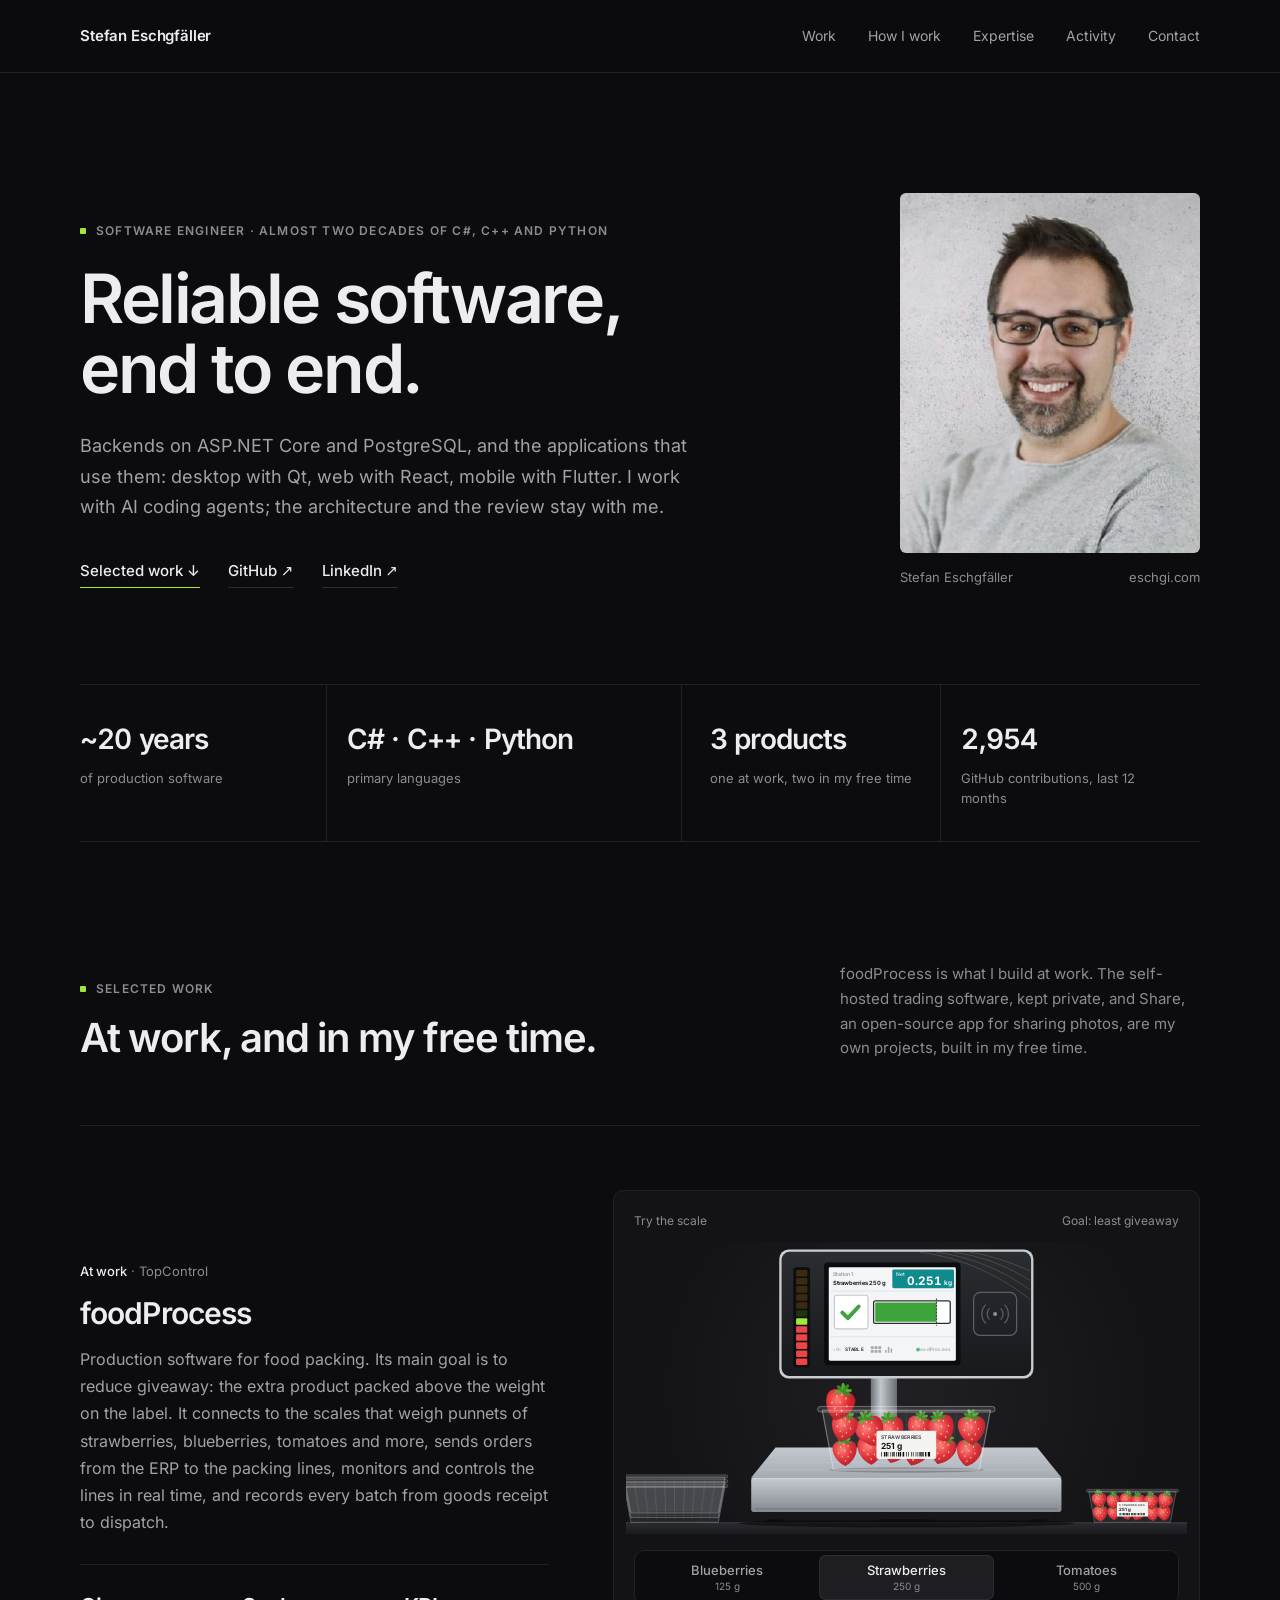
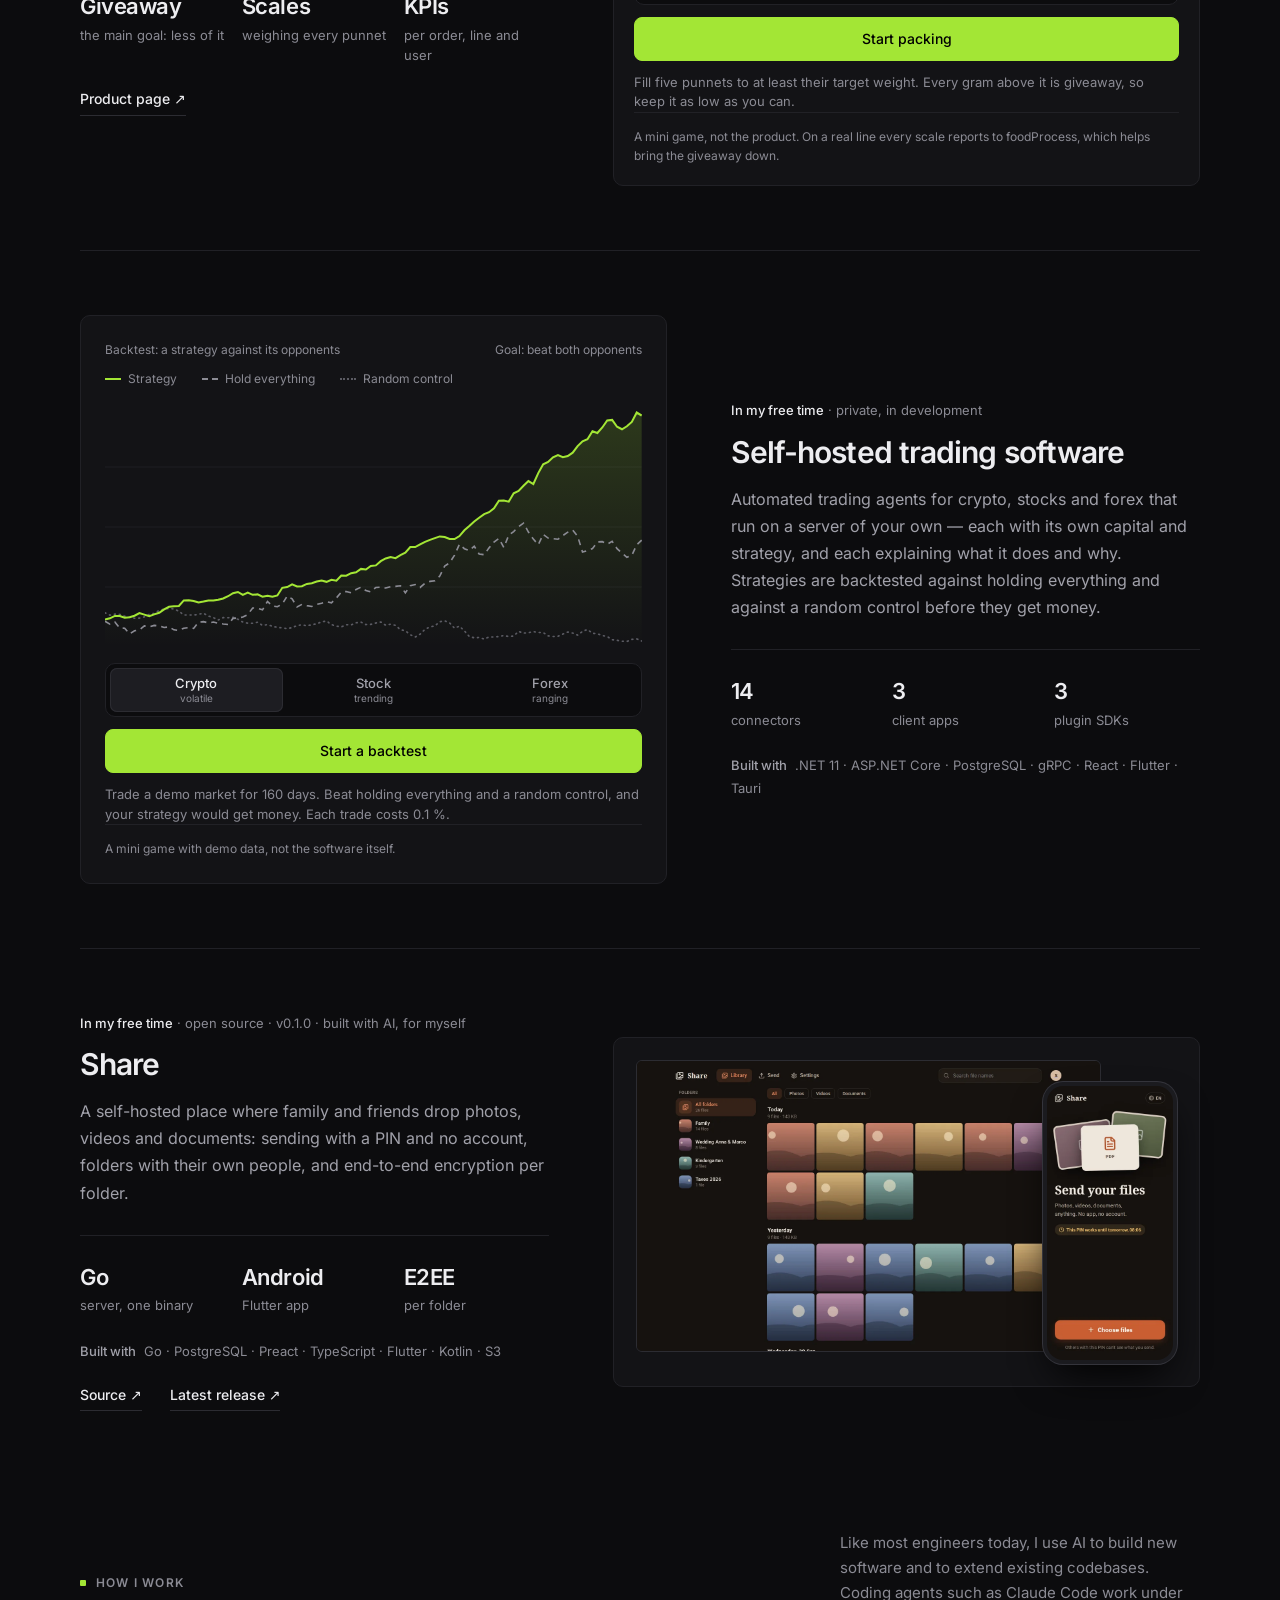
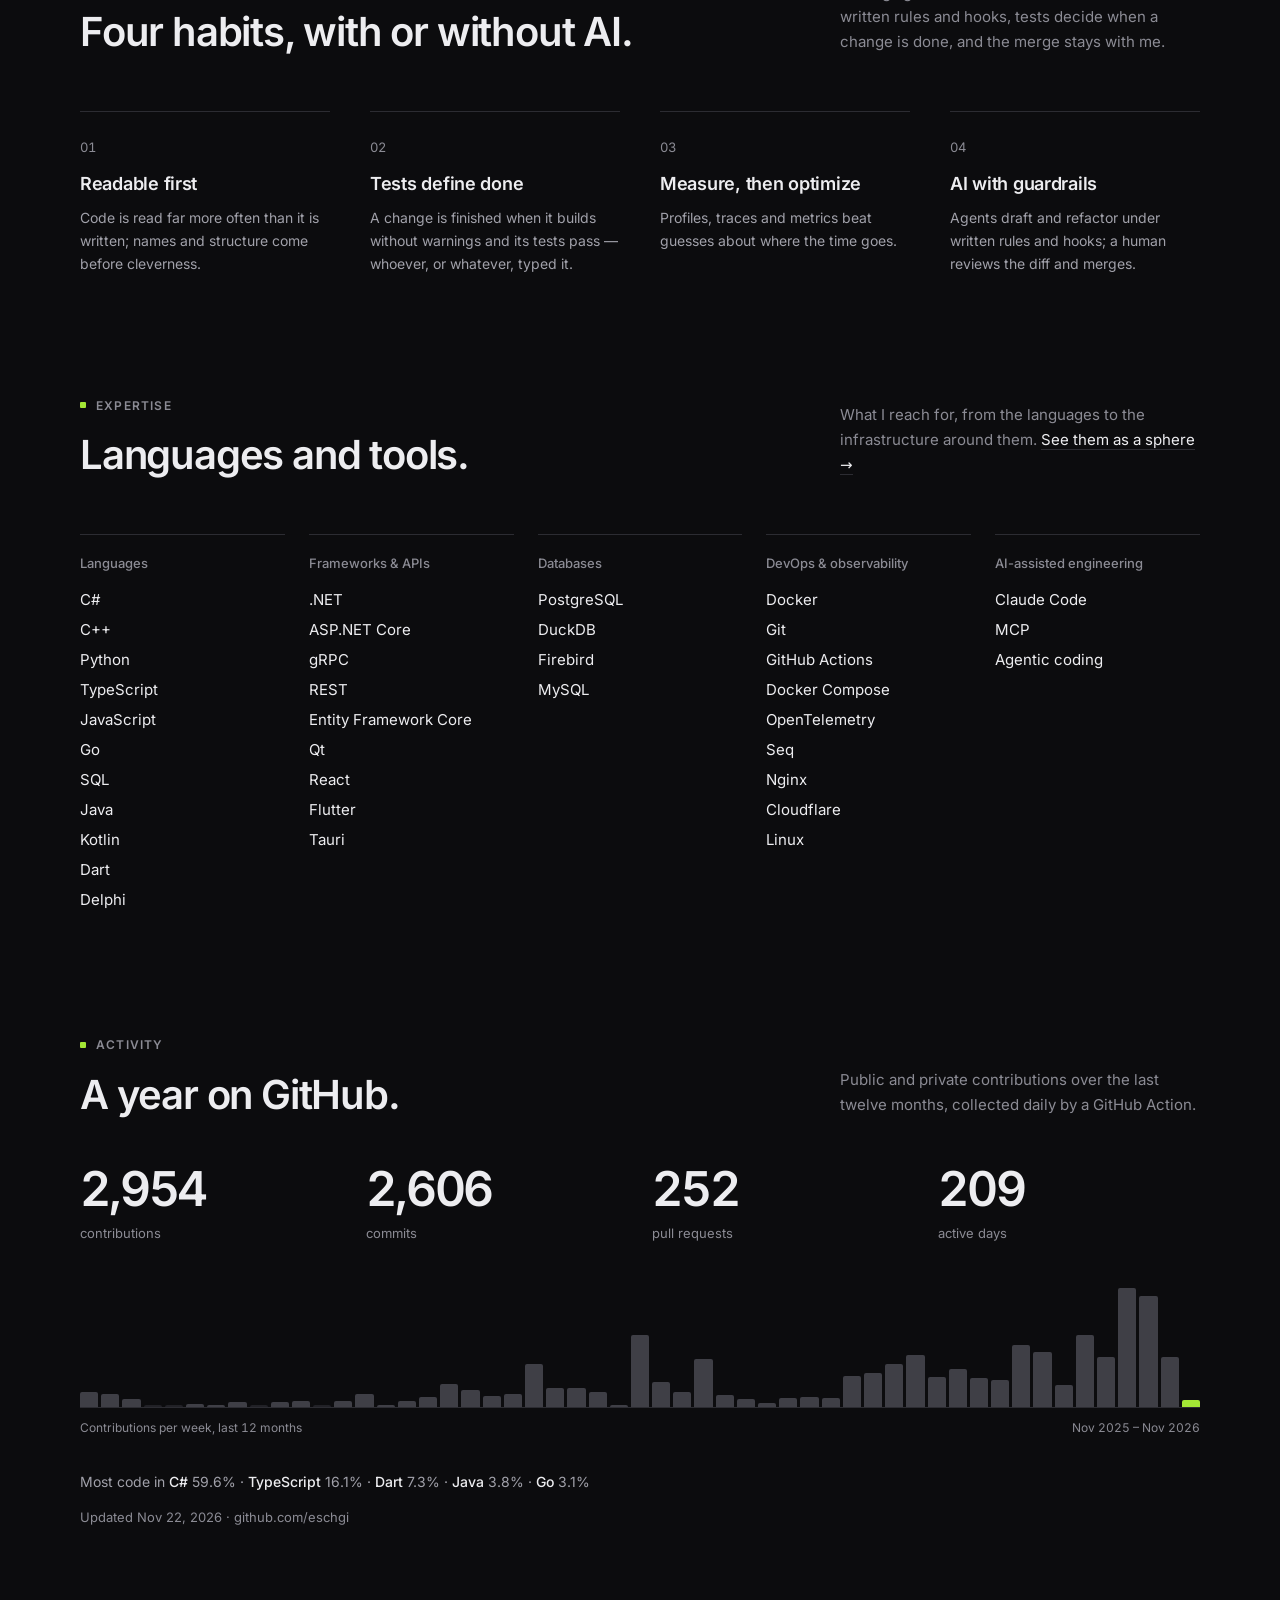
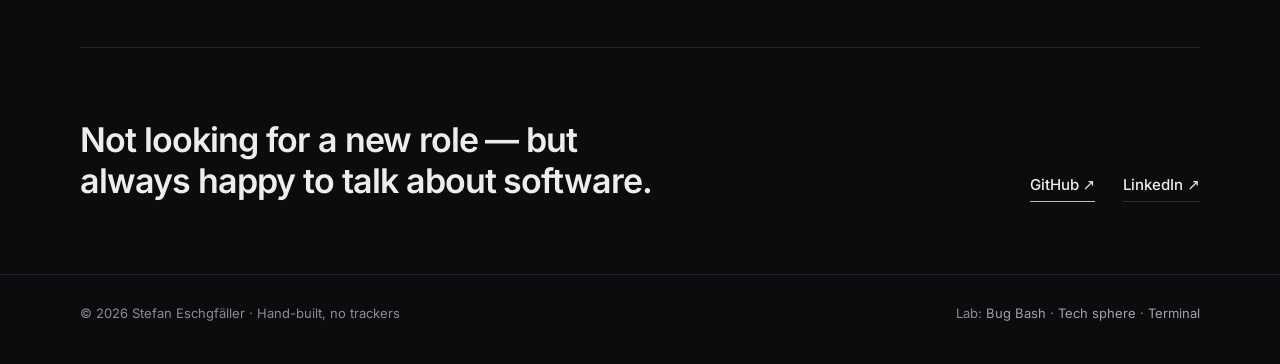
==== commit 438de493: "Set the backtest's caption apart and stop it repeating the intro The game's intro says how to win; t" ====
--- a/docs/index.html
+++ b/docs/index.html
@@ -294,9 +294,9 @@
               <button type="button" class="play__button" data-backtest-sell>Sell</button>
               <button type="button" class="play__button" data-backtest-fast>Faster <small>hold</small></button>
             </div>
-            <p class="play__status" data-backtest-status aria-live="polite">Trade a demo market for 160 days. Your strategy gets money only if it beats both opponents: holding everything, and a random control. Each trade costs 0.1 %.</p>
-          </div>
-          <figcaption class="chart__foot"><span>Demo data, not the software: every strategy meets two opponents before it gets money.</span></figcaption>
+            <p class="play__status" data-backtest-status aria-live="polite">Trade a demo market for 160 days. Beat holding everything and a random control, and your strategy would get money. Each trade costs 0.1 %.</p>
+          </div>
+          <figcaption class="chart__foot"><span>A mini game with demo data, not the software itself.</span></figcaption>
         </figure>
       </article>
 
--- a/docs/styles.css
+++ b/docs/styles.css
@@ -723,6 +723,12 @@
   border-radius: 16px;
 }
 
+/* Below a game's controls, the caption sits apart, as it does under the scale. */
+.play__controls + .chart__foot {
+  padding-top: 0.875rem;
+  border-top: 1px solid var(--line);
+}
+
 .chart__legend b {
   color: var(--body);
   font-weight: 500;
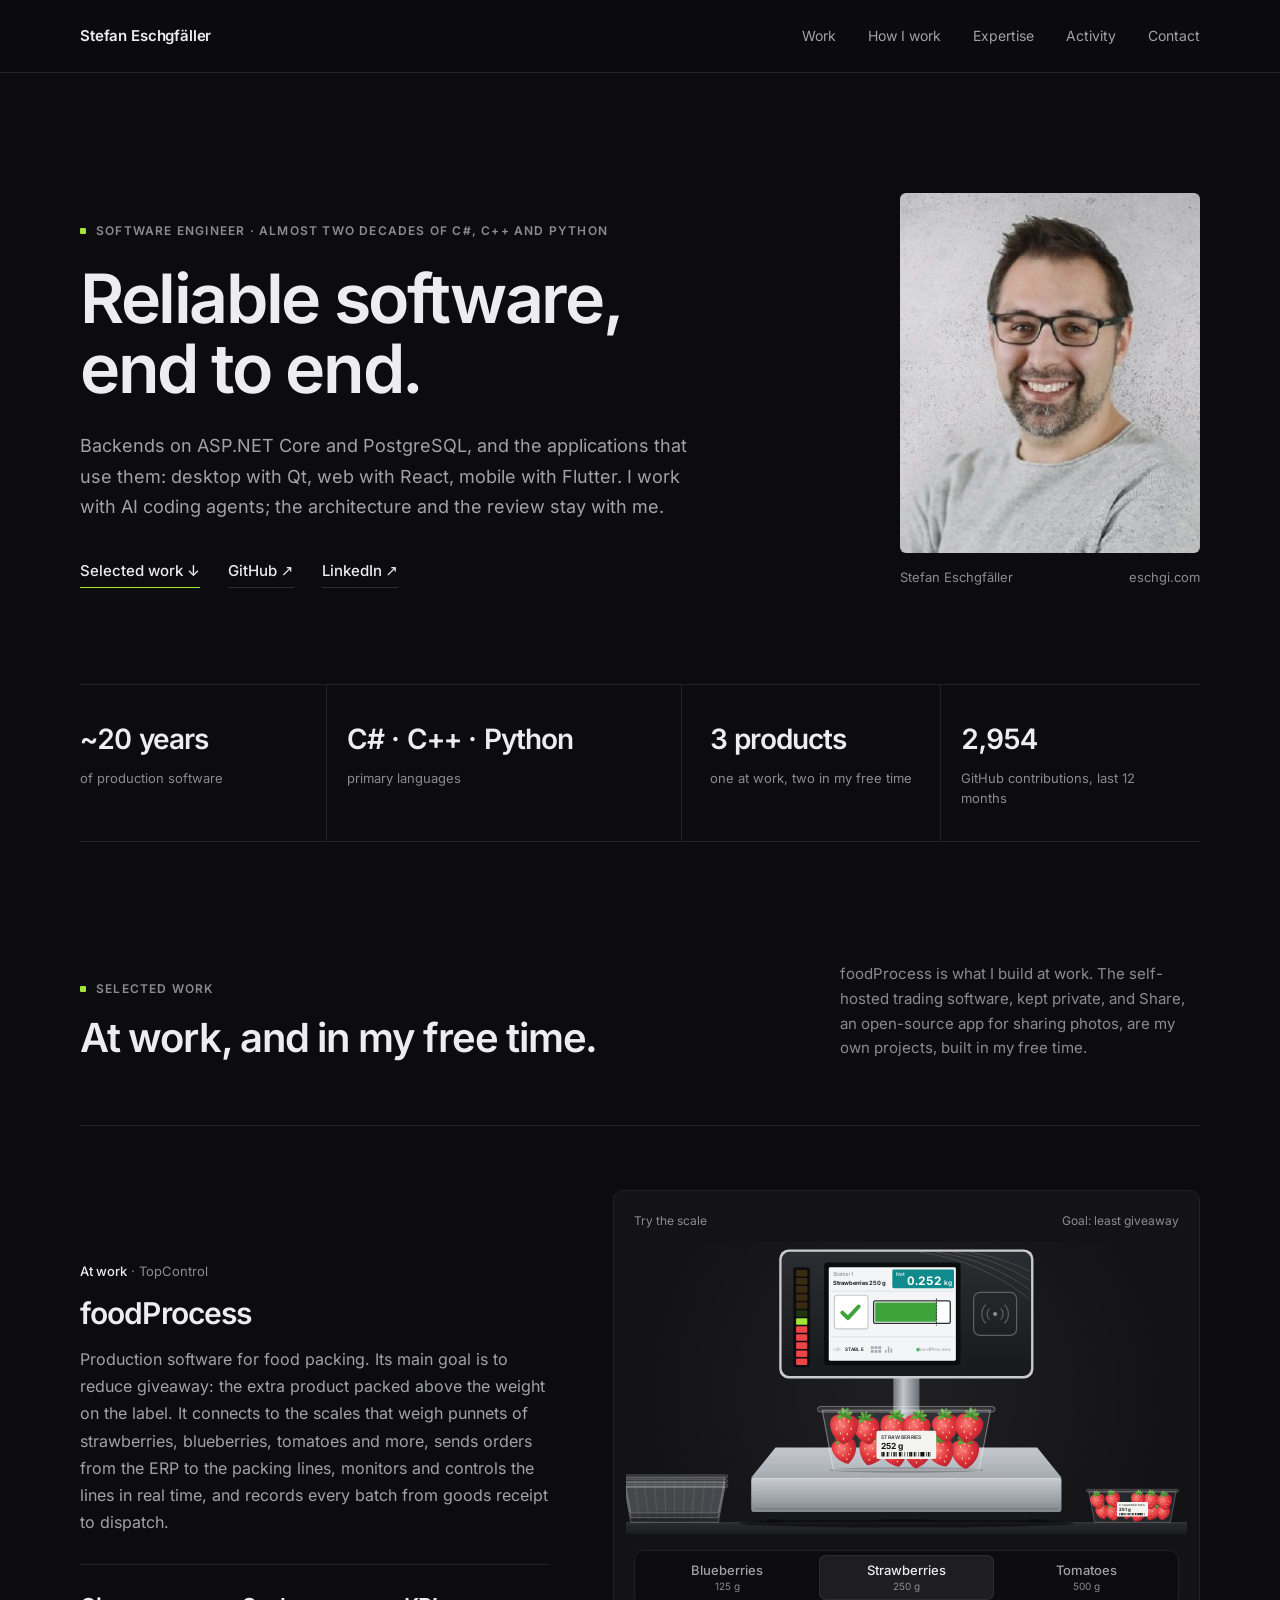
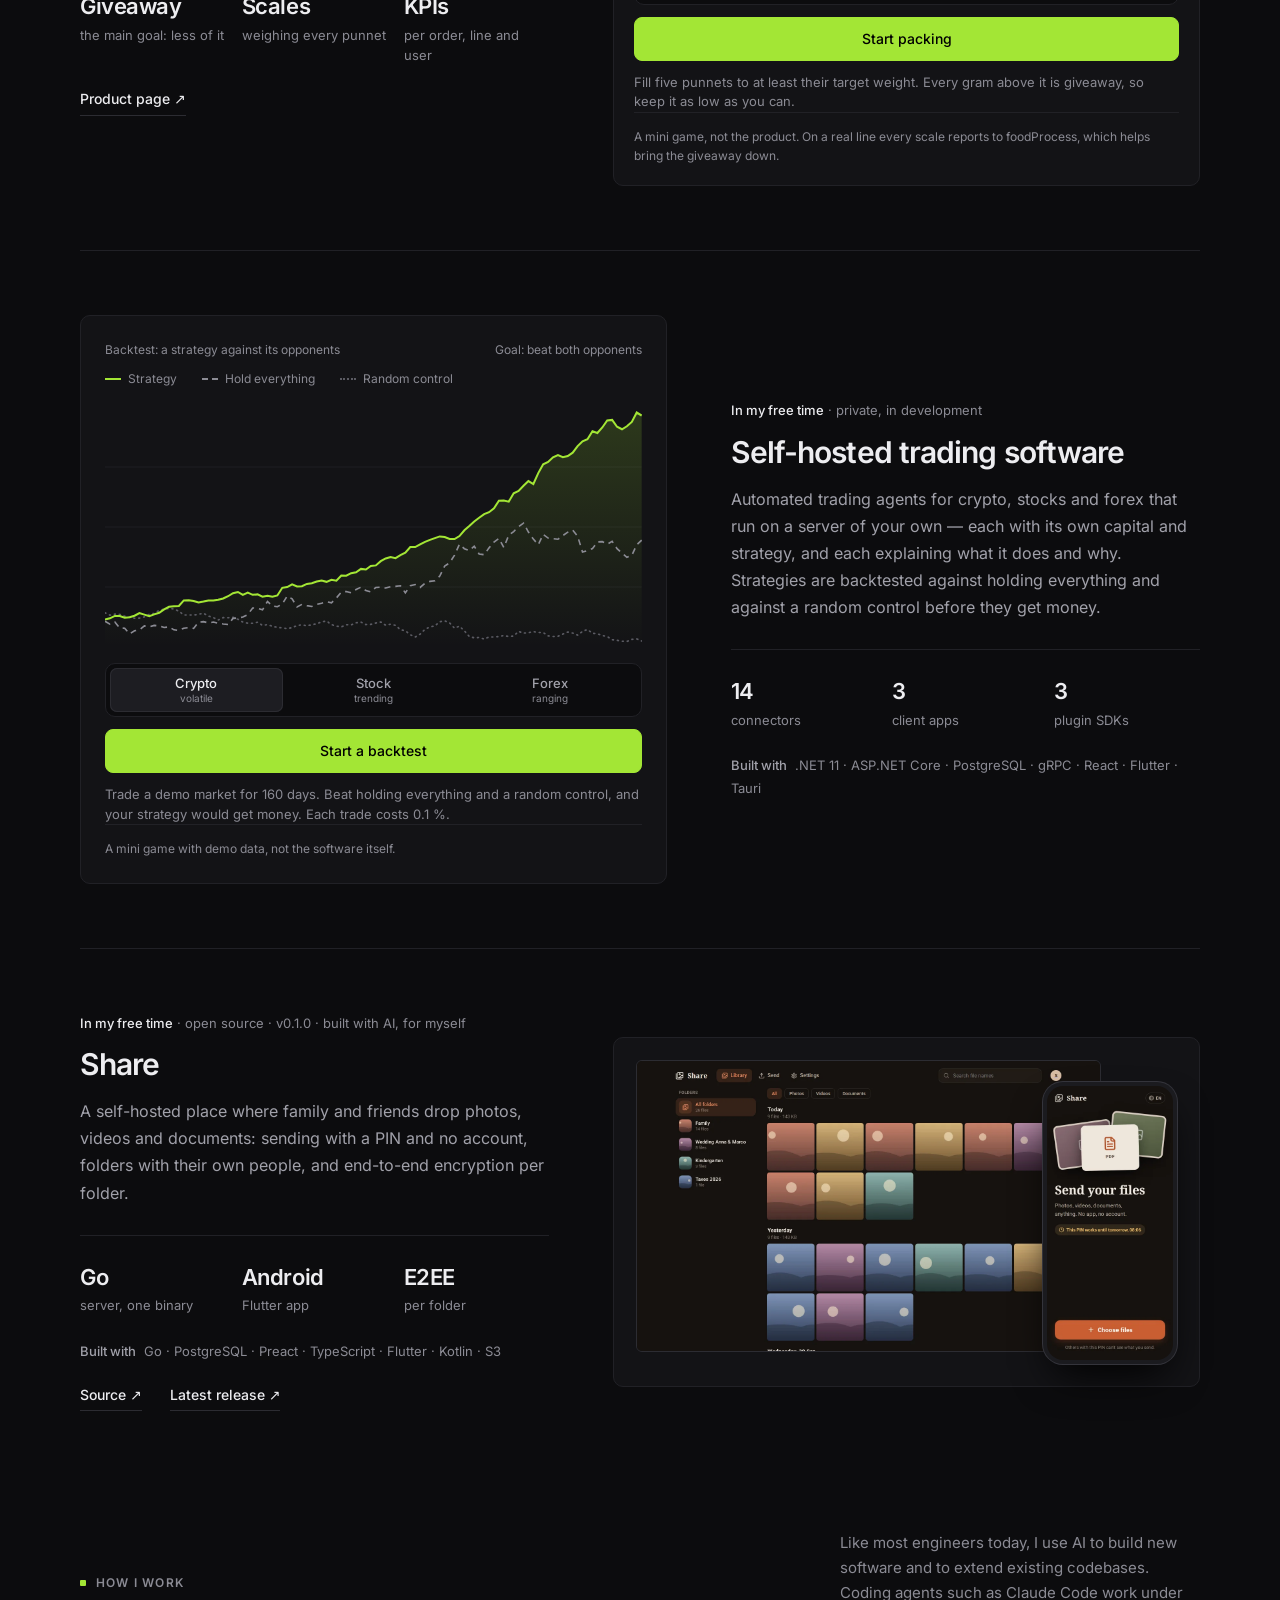
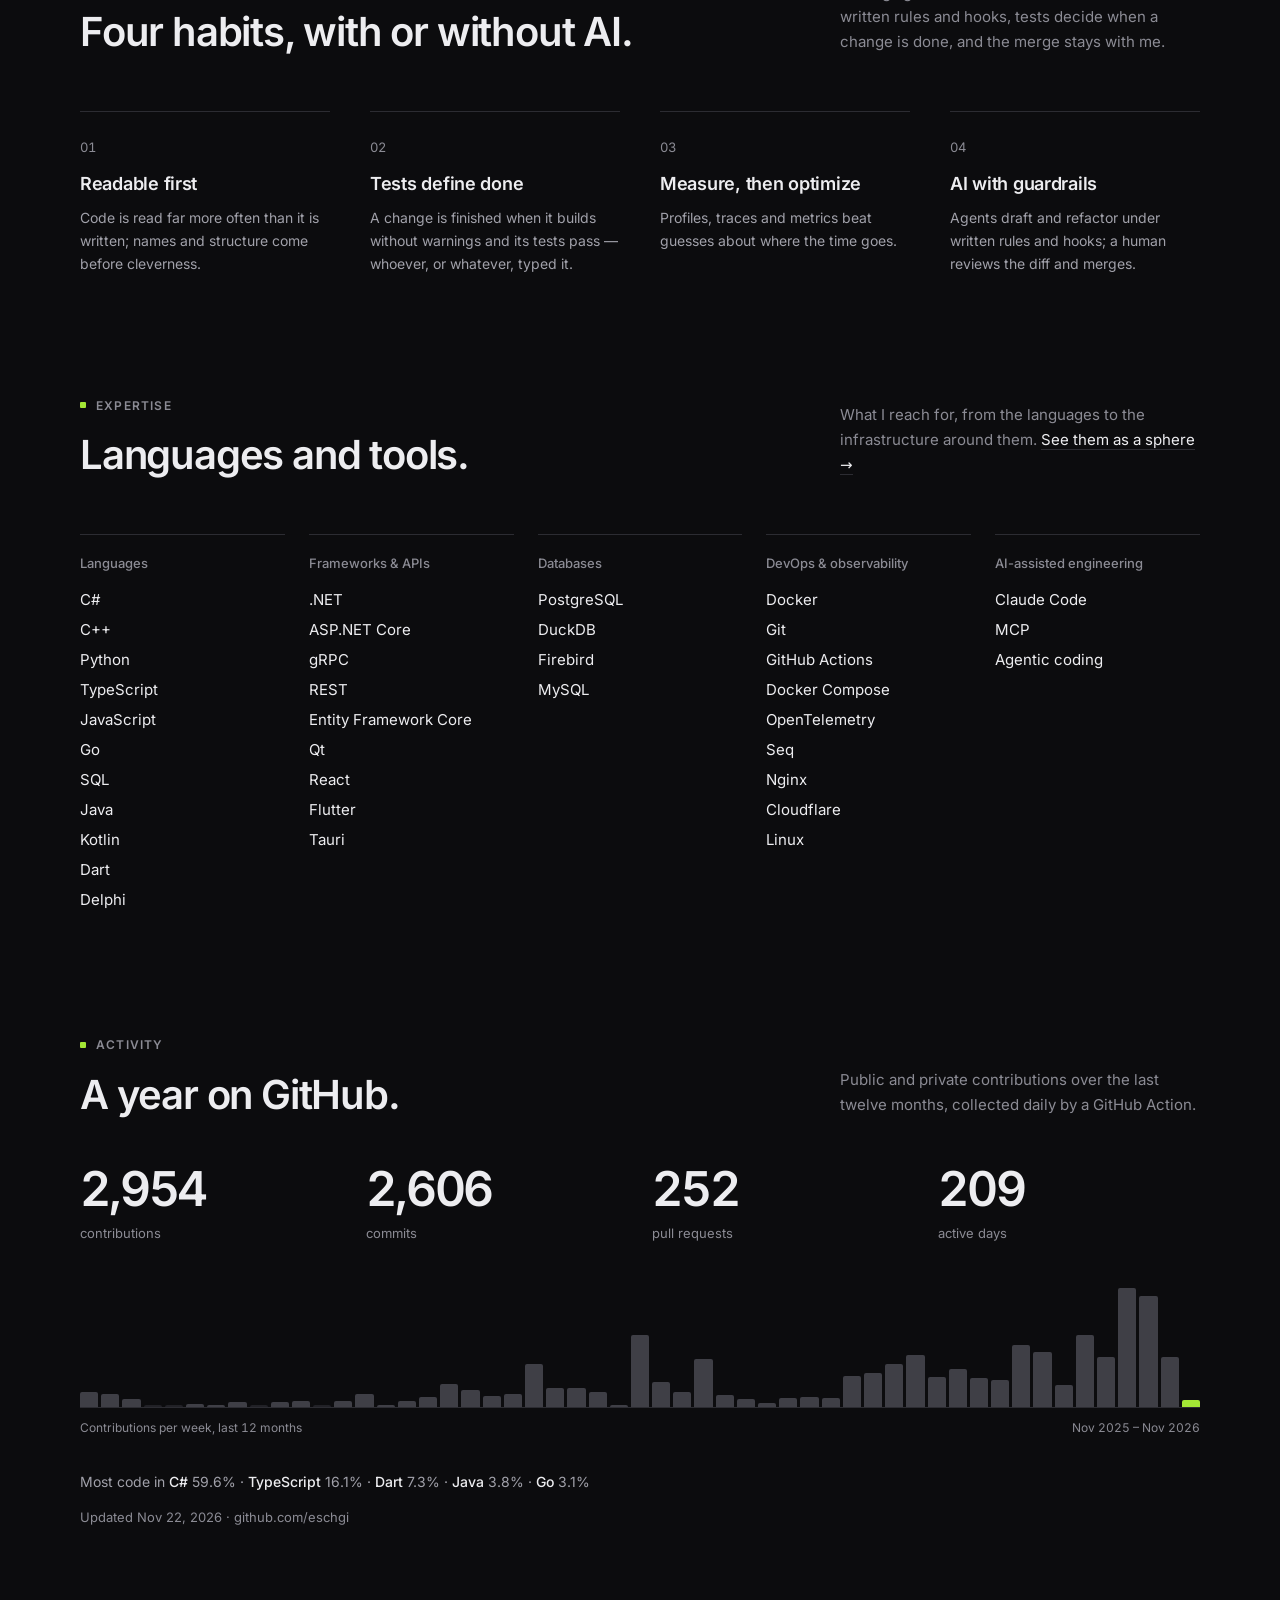
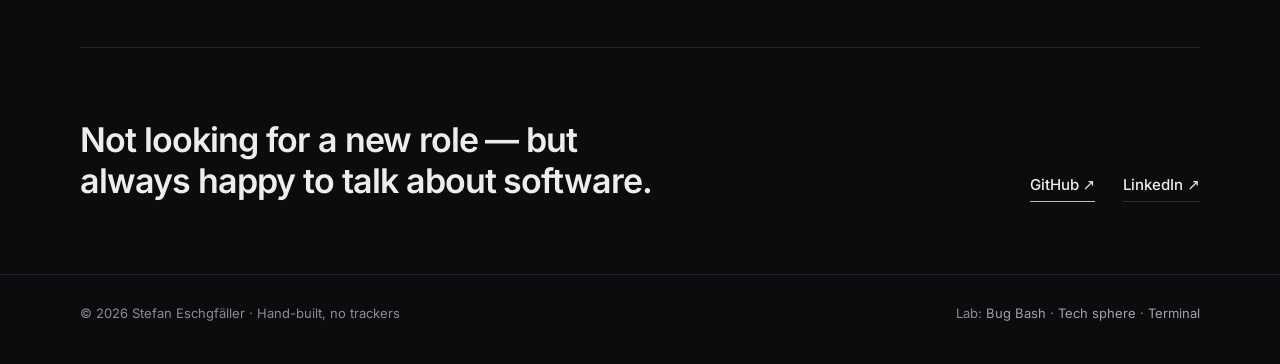
==== commit 1af90423: "Centre the scale's display column Co-Authored-By: Claude Opus 5.5 <noreply@anthropic.com> Claude-Ses" ====
--- a/docs/index.html
+++ b/docs/index.html
@@ -170,9 +170,9 @@
               <path d="M154 228H446M148 236H452M142 244H458" stroke="#ffffff" stroke-opacity="0.08" />
               <path d="M134 252.5H466" stroke="#ffffff" stroke-opacity="0.5" />
 
-              <!-- The column, standing at the back of the platform, and the display head on it. -->
-              <rect x="262" y="136" width="28" height="90" fill="url(#sc-steel-column)" />
-              <path d="M262 226h28" stroke="#000000" stroke-opacity="0.3" />
+              <!-- The column, standing centred at the back of the platform, and the display head on it. -->
+              <rect x="286" y="136" width="28" height="90" fill="url(#sc-steel-column)" />
+              <path d="M286 226h28" stroke="#000000" stroke-opacity="0.3" />
               <rect x="164" y="8" width="272" height="138" rx="10" fill="#c9cdd2" />
               <rect x="166.5" y="10.5" width="267" height="133" rx="8.5" fill="url(#sc-glass)" />
               <path d="M314 11c36 4 78 19 118 50M332 11c32 4 66 16 100 40M350 11c27 3 55 13 82 30M368 11c21 3 42 10 64 20" fill="none" stroke="#c9ad78" stroke-opacity="0.3" stroke-width="0.8" />
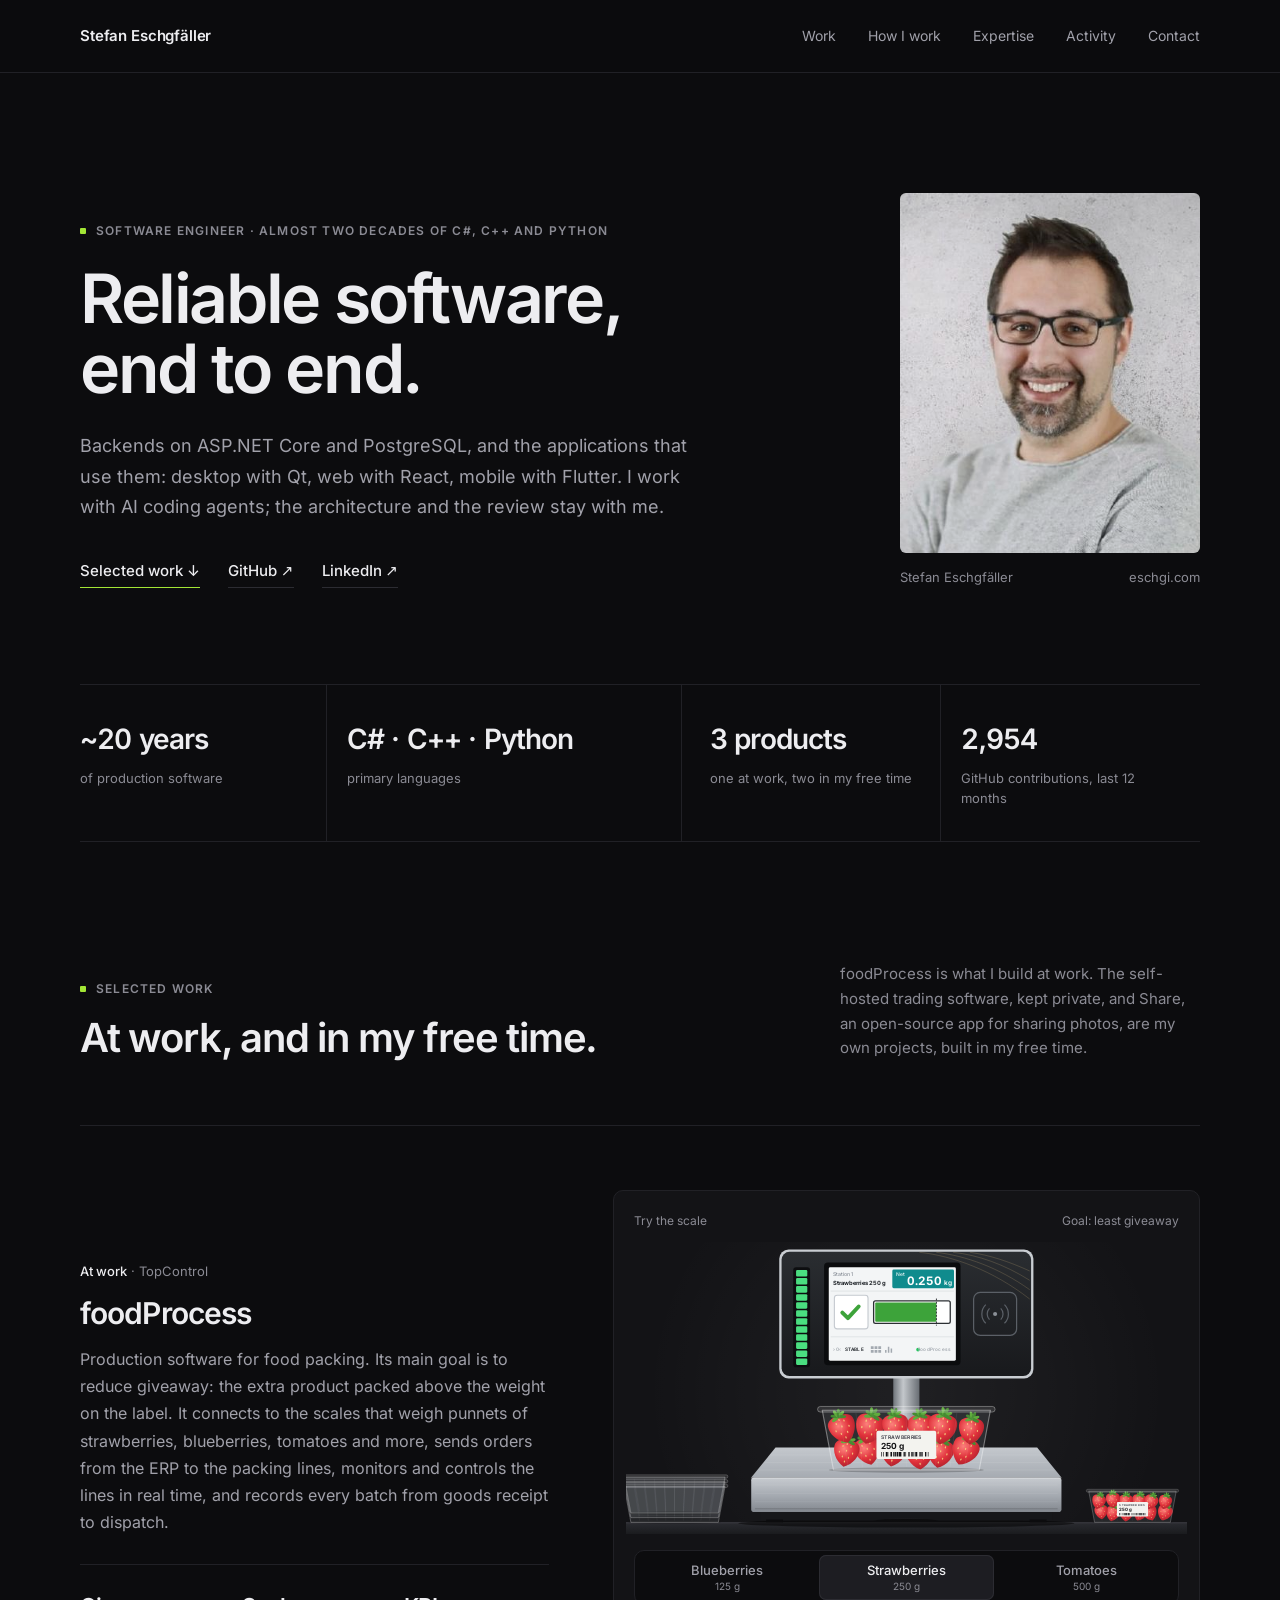
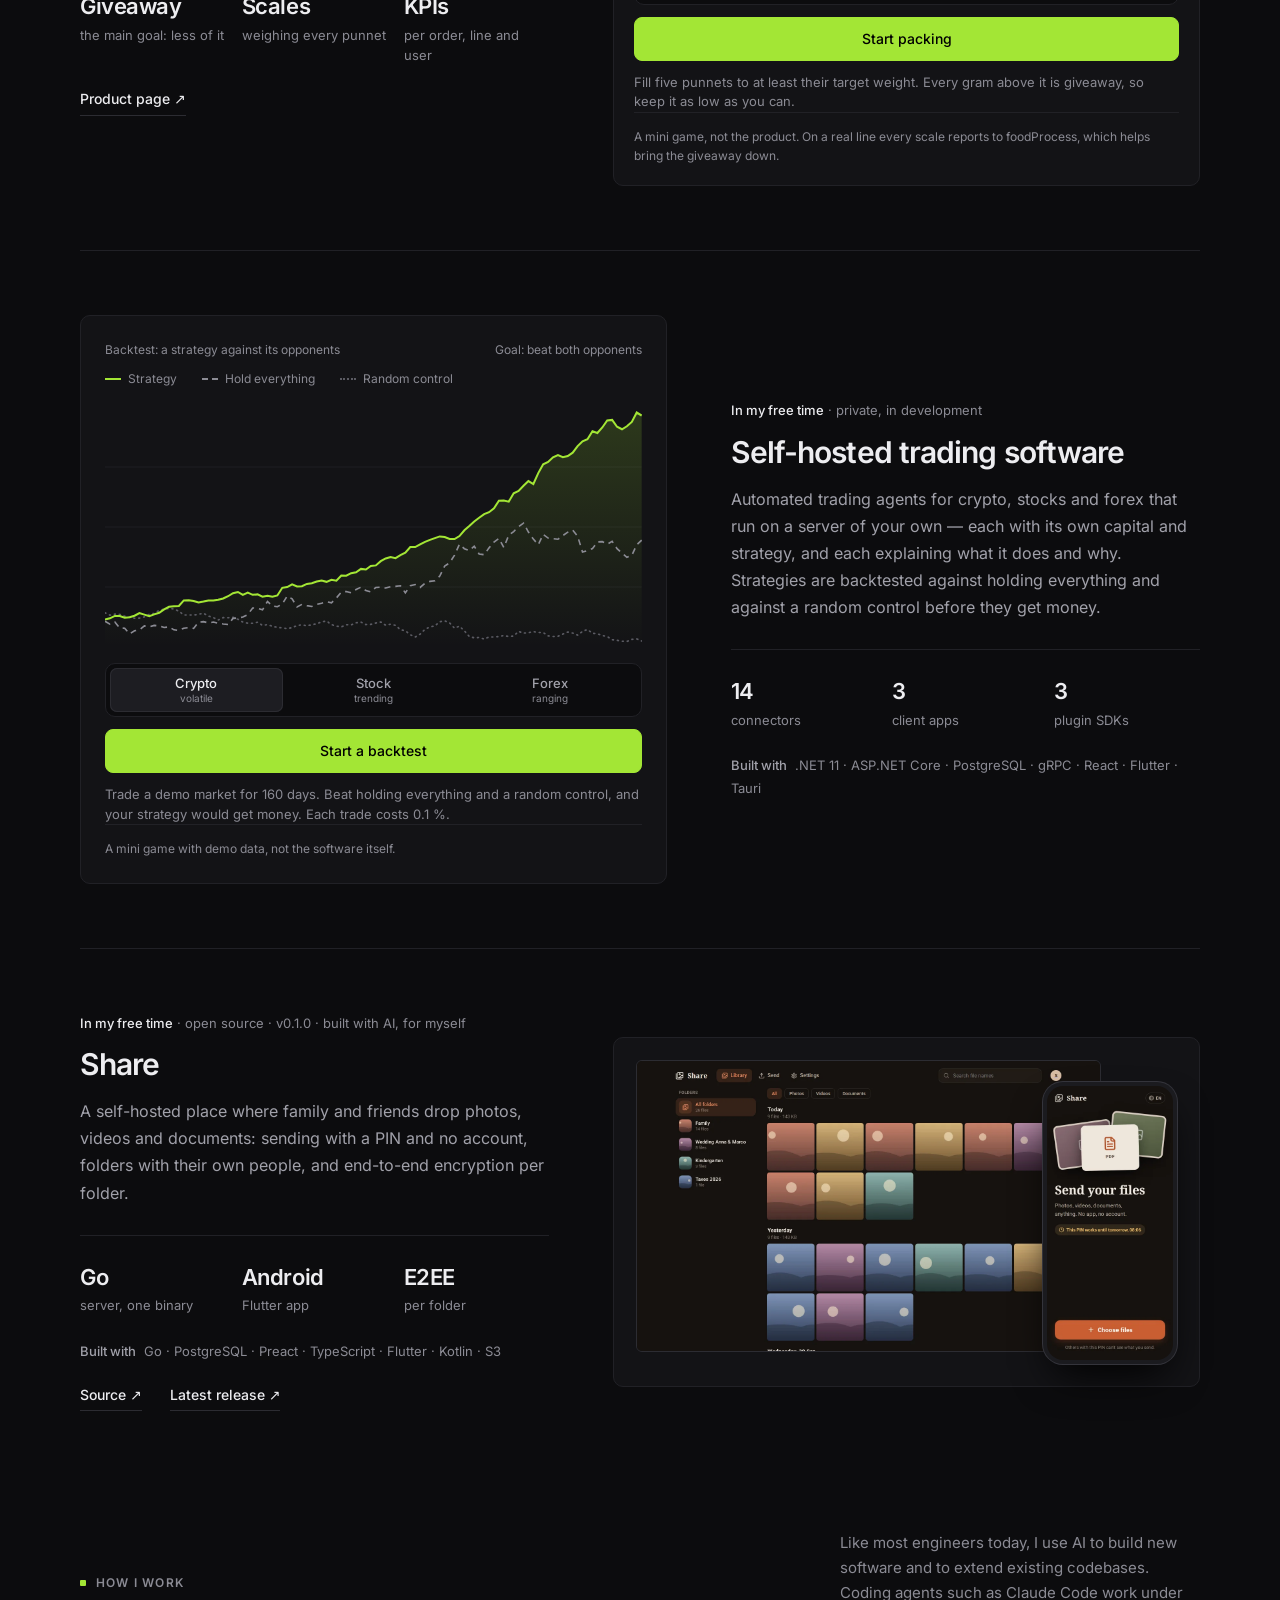
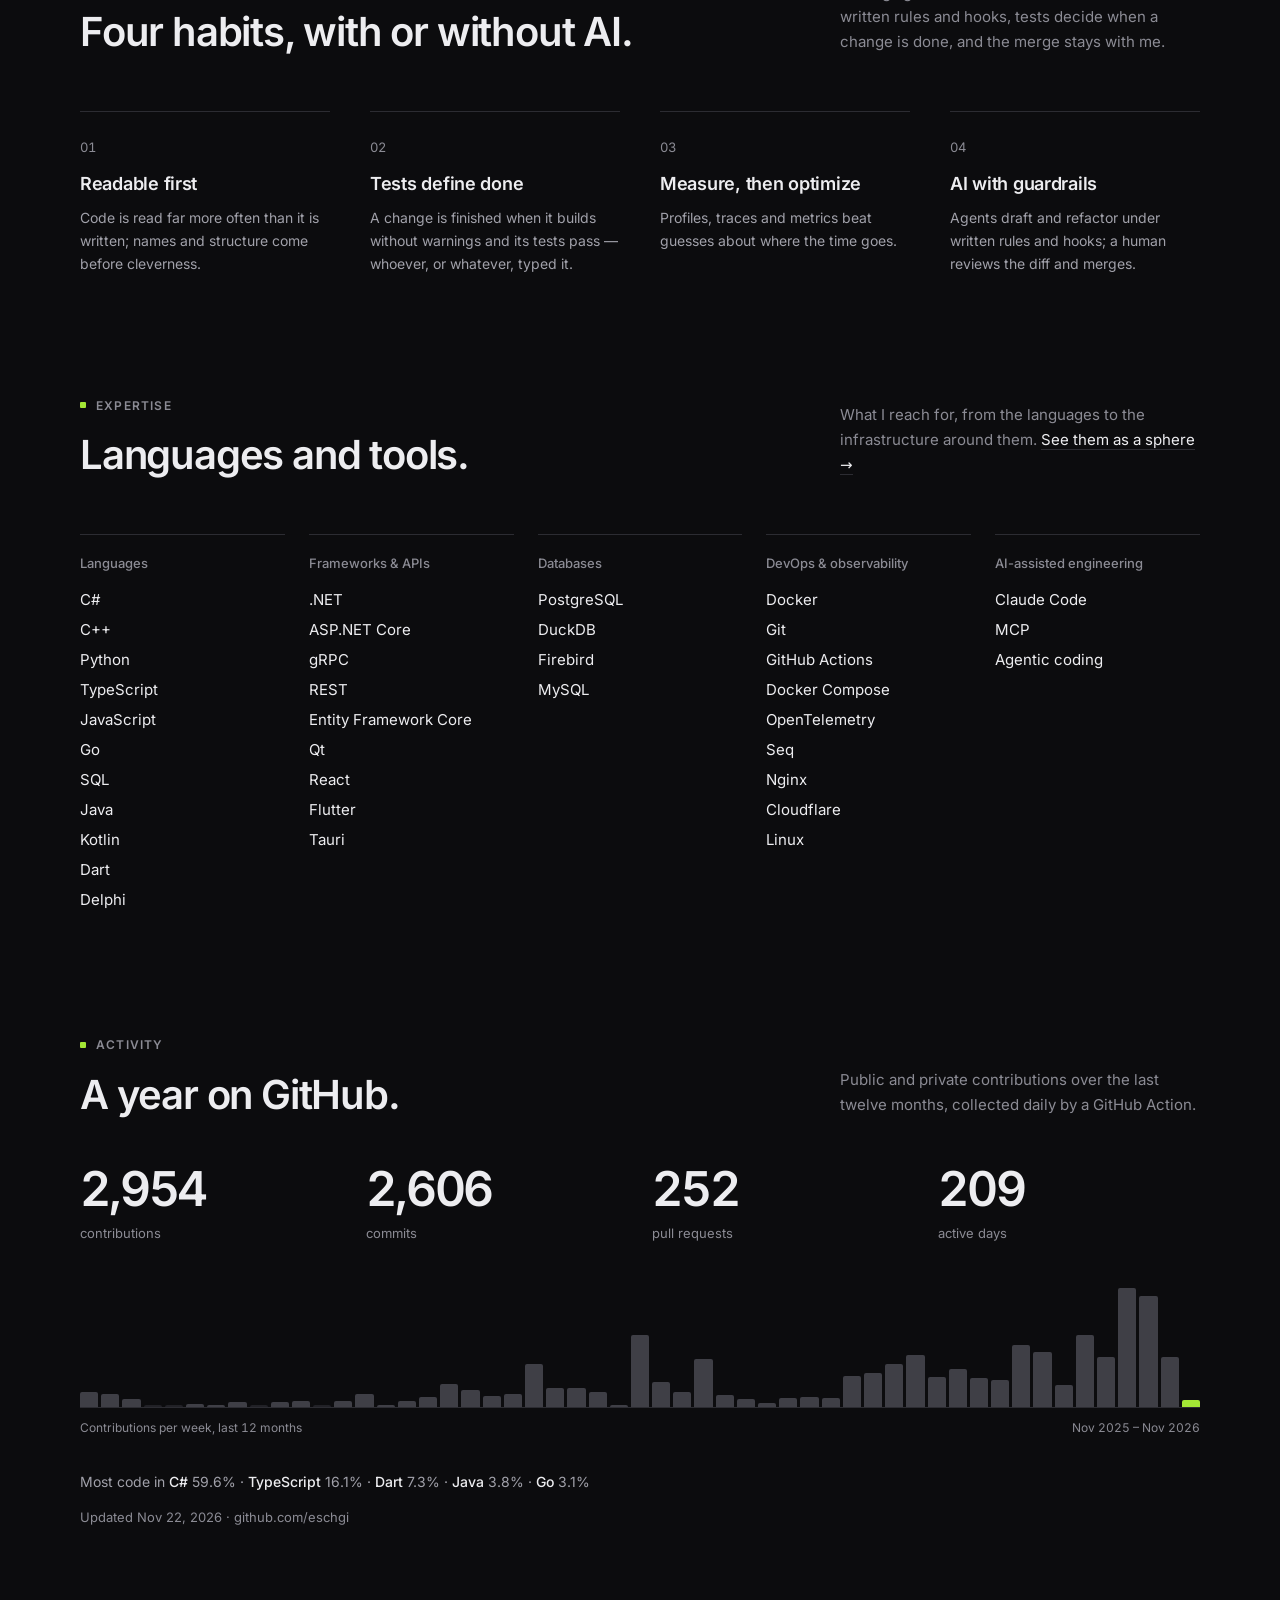
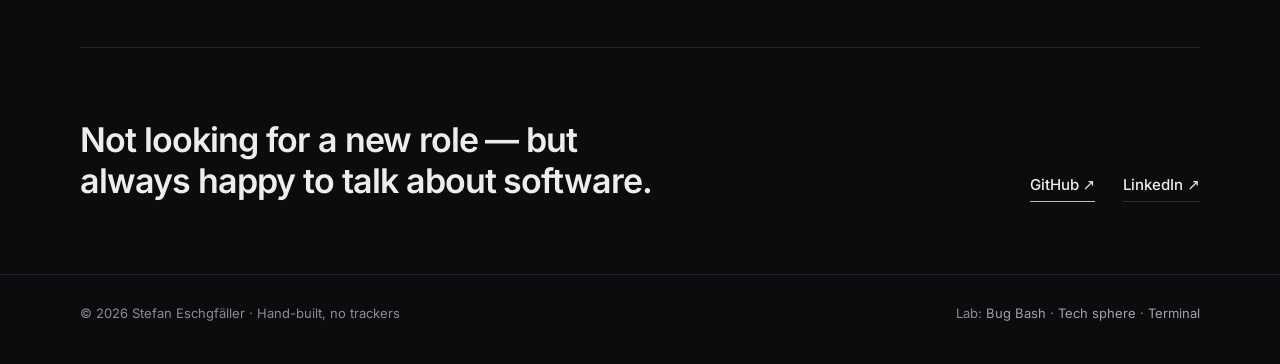
==== commit d65e4dc7: "Light the scale's tolerance light as the real one does Under the target, red lights show how far off" ====
--- a/docs/index.html
+++ b/docs/index.html
@@ -177,18 +177,18 @@
               <rect x="166.5" y="10.5" width="267" height="133" rx="8.5" fill="url(#sc-glass)" />
               <path d="M314 11c36 4 78 19 118 50M332 11c32 4 66 16 100 40M350 11c27 3 55 13 82 30M368 11c21 3 42 10 64 20" fill="none" stroke="#c9ad78" stroke-opacity="0.3" stroke-width="0.8" />
               <rect x="179" y="27" width="18" height="107" rx="3" fill="#0d0e10" />
-              <rect class="scale__led scale__led--amber" data-scale-led="11" x="182" y="30.0" width="12" height="7" rx="1.2" />
-              <rect class="scale__led scale__led--amber" data-scale-led="10" x="182" y="38.6" width="12" height="7" rx="1.2" />
-              <rect class="scale__led scale__led--amber" data-scale-led="9" x="182" y="47.2" width="12" height="7" rx="1.2" />
-              <rect class="scale__led scale__led--amber" data-scale-led="8" x="182" y="55.8" width="12" height="7" rx="1.2" />
-              <rect class="scale__led scale__led--amber" data-scale-led="7" x="182" y="64.4" width="12" height="7" rx="1.2" />
-              <rect class="scale__led scale__led--green" data-scale-led="6" x="182" y="73.0" width="12" height="7" rx="1.2" />
-              <rect class="scale__led scale__led--green" data-scale-led="5" x="182" y="81.6" width="12" height="7" rx="1.2" />
-              <rect class="scale__led scale__led--red" data-scale-led="4" x="182" y="90.2" width="12" height="7" rx="1.2" />
-              <rect class="scale__led scale__led--red" data-scale-led="3" x="182" y="98.8" width="12" height="7" rx="1.2" />
-              <rect class="scale__led scale__led--red" data-scale-led="2" x="182" y="107.4" width="12" height="7" rx="1.2" />
-              <rect class="scale__led scale__led--red" data-scale-led="1" x="182" y="116.0" width="12" height="7" rx="1.2" />
-              <rect class="scale__led scale__led--red" data-scale-led="0" x="182" y="124.6" width="12" height="7" rx="1.2" />
+              <rect class="scale__led" data-scale-led="11" x="182" y="30.0" width="12" height="7" rx="1.2" />
+              <rect class="scale__led" data-scale-led="10" x="182" y="38.6" width="12" height="7" rx="1.2" />
+              <rect class="scale__led" data-scale-led="9" x="182" y="47.2" width="12" height="7" rx="1.2" />
+              <rect class="scale__led" data-scale-led="8" x="182" y="55.8" width="12" height="7" rx="1.2" />
+              <rect class="scale__led" data-scale-led="7" x="182" y="64.4" width="12" height="7" rx="1.2" />
+              <rect class="scale__led" data-scale-led="6" x="182" y="73.0" width="12" height="7" rx="1.2" />
+              <rect class="scale__led" data-scale-led="5" x="182" y="81.6" width="12" height="7" rx="1.2" />
+              <rect class="scale__led" data-scale-led="4" x="182" y="90.2" width="12" height="7" rx="1.2" />
+              <rect class="scale__led" data-scale-led="3" x="182" y="98.8" width="12" height="7" rx="1.2" />
+              <rect class="scale__led" data-scale-led="2" x="182" y="107.4" width="12" height="7" rx="1.2" />
+              <rect class="scale__led" data-scale-led="1" x="182" y="116.0" width="12" height="7" rx="1.2" />
+              <rect class="scale__led" data-scale-led="0" x="182" y="124.6" width="12" height="7" rx="1.2" />
               <rect x="212" y="22" width="146" height="110" rx="4" fill="#0b0c0e" />
               <rect x="217" y="27" width="136" height="100" rx="1.5" fill="#f3f5f6" />
               <text class="scale__tft-small scale__tft-small--muted" data-scale-operator x="221" y="36">Station 1</text>
--- a/docs/styles.css
+++ b/docs/styles.css
@@ -817,29 +817,22 @@
   }
 }
 
-/* The tolerance light: dim until lit, red under the target, green on it, amber over. */
-.scale__led--red {
-  fill: #3b1717;
-}
-
-.scale__led--green {
-  fill: #213410;
-}
-
-.scale__led--amber {
-  fill: #3b2b10;
-}
-
-.scale__led--red.is-on {
+/* The tolerance light, as on the real scale: dark until lit; red lights under the target and
+   orange ones over the tolerance, fewer the closer the weight is; all green on target. */
+.scale__led {
+  fill: #26282c;
+}
+
+.scale__led.is-under {
   fill: #ef4444;
 }
 
-.scale__led--green.is-on {
-  fill: var(--accent);
-}
-
-.scale__led--amber.is-on {
-  fill: var(--warning);
+.scale__led.is-ok {
+  fill: #4ade80;
+}
+
+.scale__led.is-over {
+  fill: #f97316;
 }
 
 /* The scale's screen, laid out like the real one: product and operator, Net in kg, a big check
@@ -909,11 +902,11 @@
 }
 
 .scale__tft-glyph.is-over {
-  stroke: var(--warning);
+  stroke: #f97316;
 }
 
 .scale__tft-bar.is-over {
-  fill: var(--warning);
+  fill: #f97316;
 }
 
 .scale__tft-tiny {
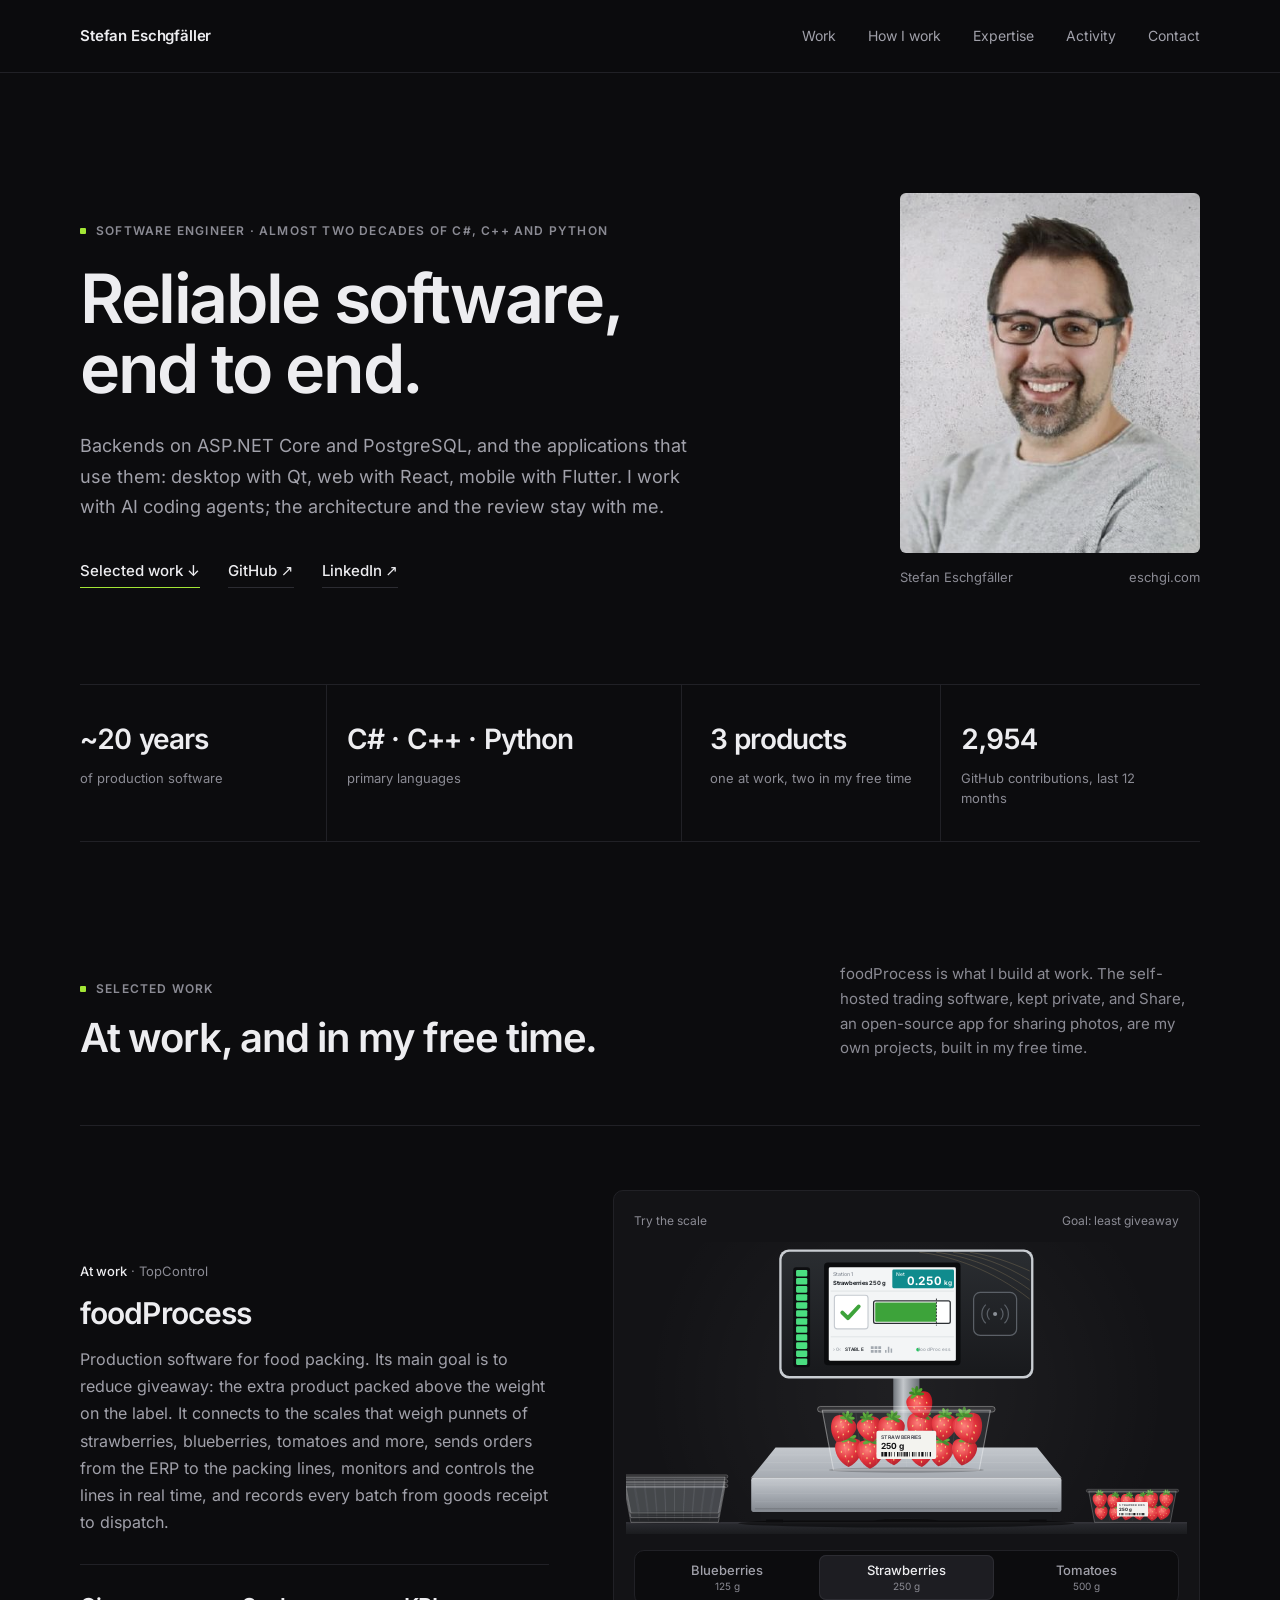
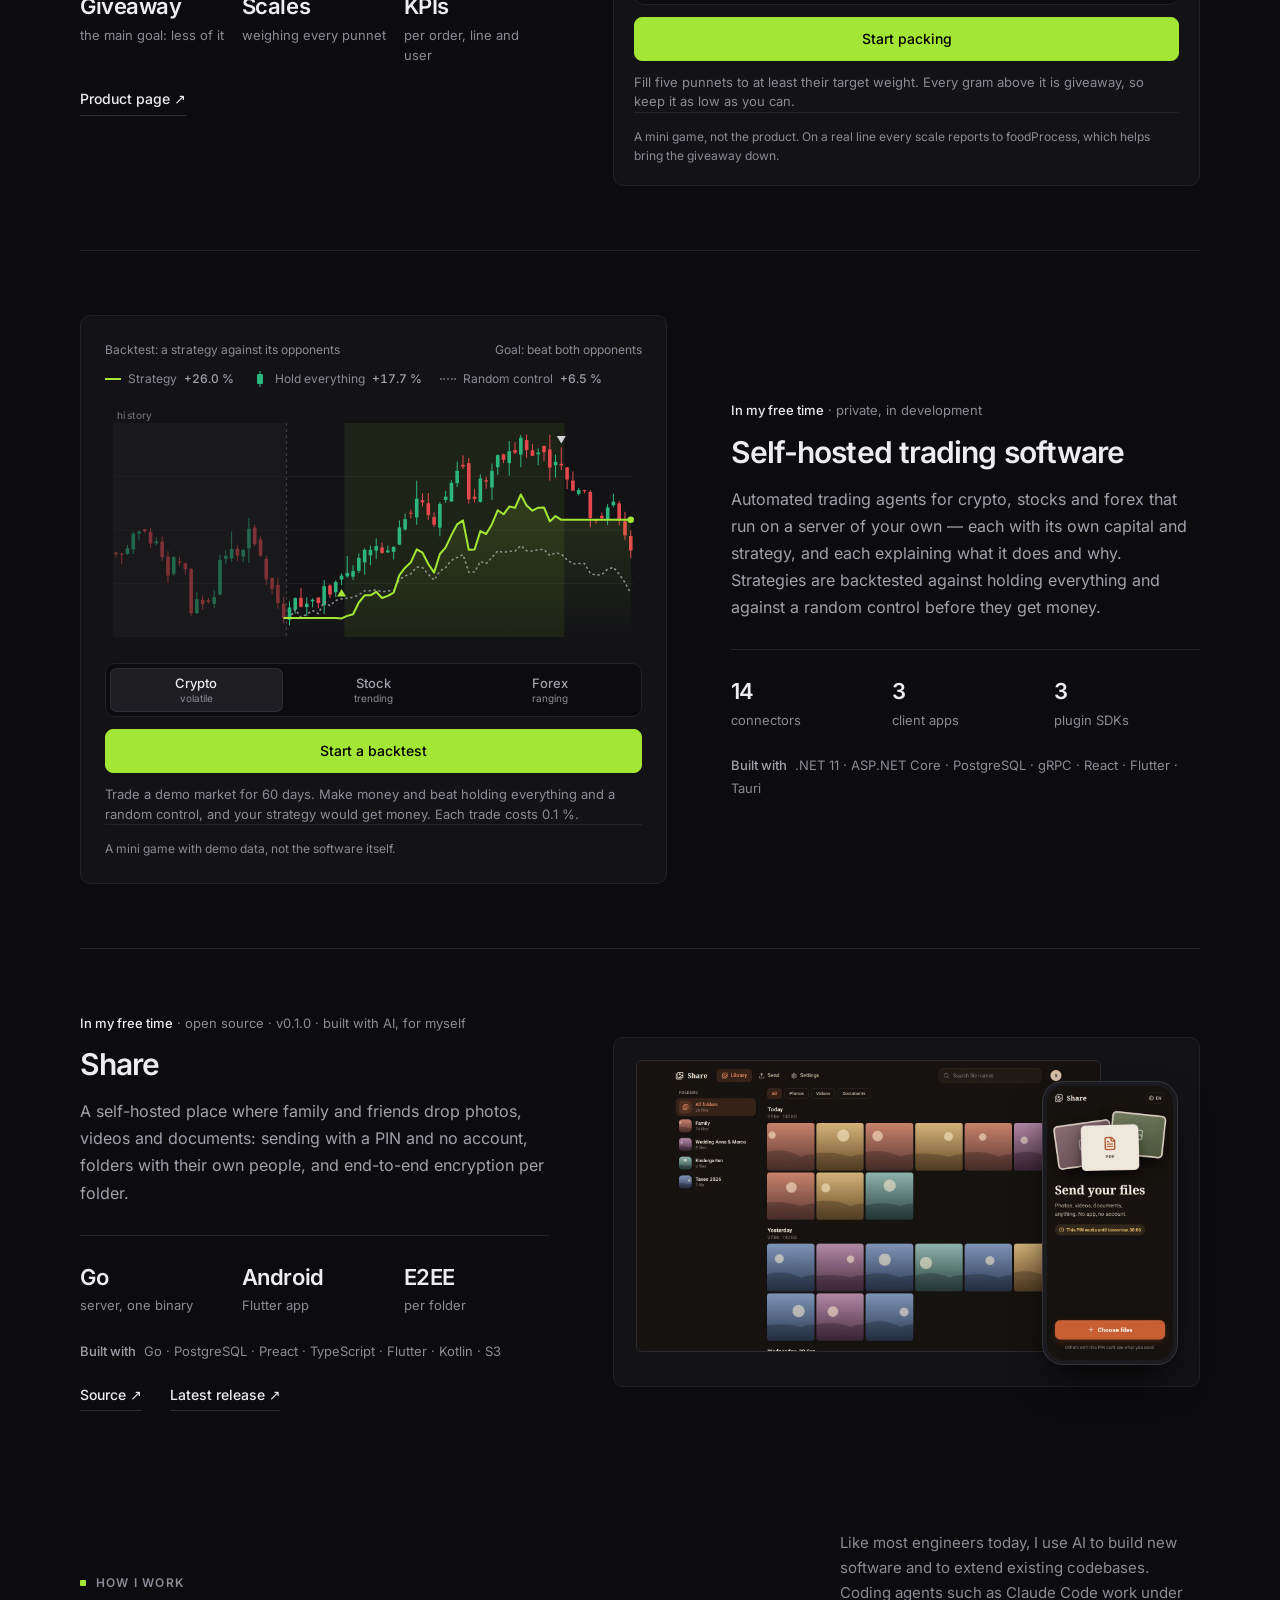
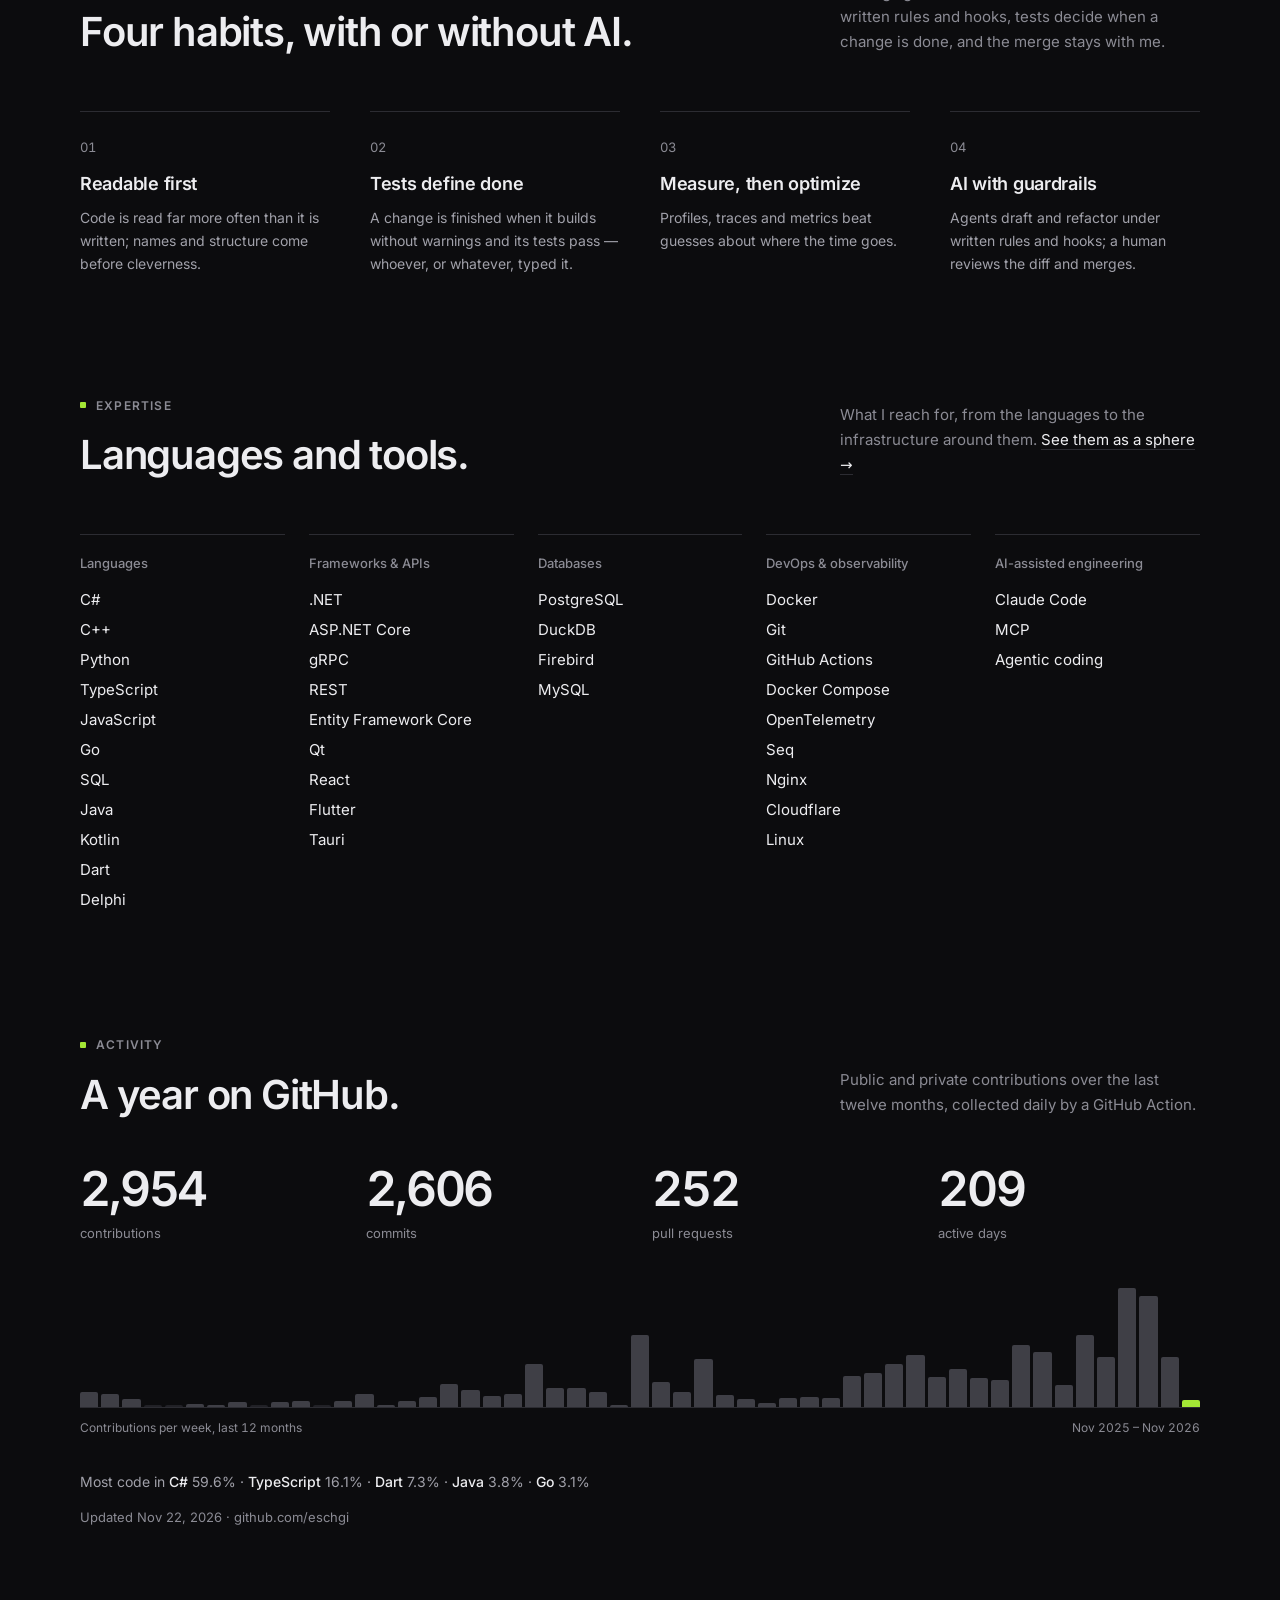
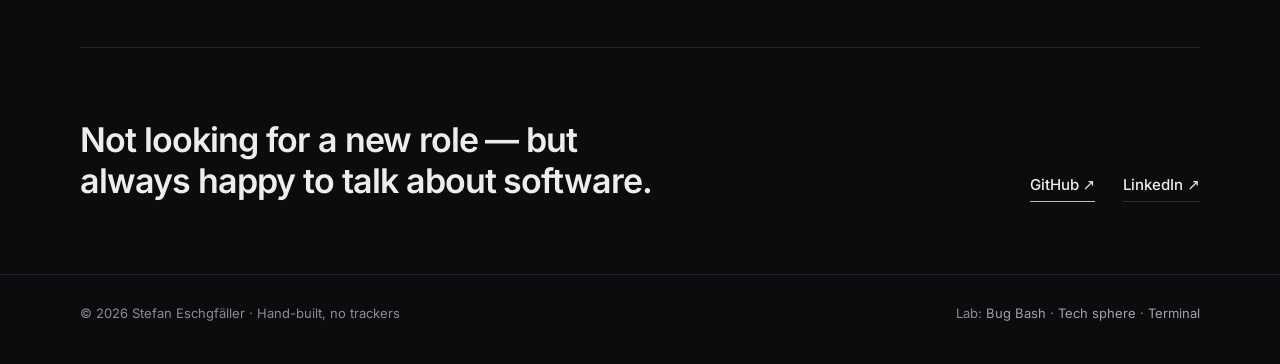
==== commit 50610338: "Play the backtest on candles, a day at a time The backtest shows each day's open, high, low and clos" ====
--- a/docs/index.html
+++ b/docs/index.html
@@ -256,7 +256,7 @@
           </dl>
           <p class="case__stack"><b>Built with</b> .NET 11 · ASP.NET Core · PostgreSQL · gRPC · React · Flutter · Tauri</p>
         </div>
-        <!-- A backtest, played by js/backtest.js: this illustration until someone plays. -->
+        <!-- A backtest, drawn and played by js/backtest.js; this illustration shows when JavaScript is off. -->
         <figure class="case__visual chart" data-backtest>
           <div class="chart__head">
             <span data-backtest-title>Backtest: a strategy against its opponents</span>
@@ -264,7 +264,7 @@
           </div>
           <div class="chart__legend" aria-hidden="true">
             <span><i class="chart__key chart__key--strategy"></i><span data-backtest-name>Strategy</span> <b data-backtest-value="you"></b></span>
-            <span><i class="chart__key chart__key--hold"></i>Hold everything <b data-backtest-value="hold"></b></span>
+            <span><i class="chart__key chart__key--hold" data-backtest-hold-key></i>Hold everything <b data-backtest-value="hold"></b></span>
             <span><i class="chart__key chart__key--random"></i>Random control <b data-backtest-value="random"></b></span>
           </div>
           <svg class="chart__plot" data-backtest-plot viewBox="0 0 600 260" preserveAspectRatio="none" aria-hidden="true">
@@ -289,12 +289,12 @@
             <div class="play__row" data-backtest-start-row>
               <button type="button" class="play__button play__button--primary" data-backtest-start>Start a backtest</button>
             </div>
-            <div class="play__row play__row--actions play__row--thirds" data-backtest-actions hidden>
-              <button type="button" class="play__button play__button--primary" data-backtest-buy>Buy</button>
+            <div class="play__row play__row--actions play__row--trade" data-backtest-actions hidden>
+              <button type="button" class="play__button" data-backtest-buy>Buy</button>
               <button type="button" class="play__button" data-backtest-sell>Sell</button>
-              <button type="button" class="play__button" data-backtest-fast>Faster <small>hold</small></button>
-            </div>
-            <p class="play__status" data-backtest-status aria-live="polite">Trade a demo market for 160 days. Beat holding everything and a random control, and your strategy would get money. Each trade costs 0.1 %.</p>
+              <button type="button" class="play__button play__button--primary" data-backtest-next>Next day <small>hold</small></button>
+            </div>
+            <p class="play__status" data-backtest-status aria-live="polite">Trade a demo market for 60 days. Make money and beat holding everything and a random control, and your strategy would get money. Each trade costs 0.1 %.</p>
           </div>
           <figcaption class="chart__foot"><span>A mini game with demo data, not the software itself.</span></figcaption>
         </figure>
--- a/docs/styles.css
+++ b/docs/styles.css
@@ -735,14 +735,26 @@
   font-variant-numeric: tabular-nums;
 }
 
-/* The backtest game (js/backtest.js), drawn in the plot's own pixels once someone plays. */
+/* The backtest game (js/backtest.js), drawn in the plot's own pixels: a candle a day, the 30 days
+   of history dimmed, the strategy's line on top. */
+.backtest__history {
+  fill: #ffffff;
+  opacity: 0.025;
+}
+
+.backtest__history-label {
+  fill: #6b6b74;
+  font: 500 10px var(--font-sans);
+  letter-spacing: 0.04em;
+}
+
+.backtest__start {
+  stroke: #3f3f46;
+  stroke-dasharray: 3 3;
+}
+
 .backtest__grid {
   stroke: #1f1f24;
-}
-
-.backtest__base {
-  stroke: #2c2c32;
-  stroke-dasharray: 3 4;
 }
 
 .backtest__band {
@@ -750,7 +762,18 @@
   opacity: 0.07;
 }
 
-.backtest__hold,
+.backtest__up {
+  fill: #2cb67d;
+}
+
+.backtest__down {
+  fill: #e5484d;
+}
+
+.backtest__past {
+  opacity: 0.5;
+}
+
 .backtest__random,
 .backtest__you {
   fill: none;
@@ -758,13 +781,8 @@
   stroke-linejoin: round;
 }
 
-.backtest__hold {
+.backtest__random {
   stroke: #8b8b94;
-  stroke-dasharray: 6 5;
-}
-
-.backtest__random {
-  stroke: #5b5b63;
   stroke-dasharray: 1 4;
   stroke-linecap: round;
 }
@@ -787,8 +805,26 @@
   fill: #d4d4d8;
 }
 
-.backtest__cursor {
-  stroke: #3f3f46;
+/* With JavaScript, holding everything is the market itself: its key in the legend is a candle. */
+.chart__key--candle {
+  position: relative;
+  width: 0.375rem;
+  height: 0.625rem;
+  margin: 0 0.3125rem;
+  border-top: 0;
+  border-radius: 1px;
+  background: #2cb67d;
+}
+
+.chart__key--candle::before {
+  content: "";
+  position: absolute;
+  top: -0.1875rem;
+  bottom: -0.1875rem;
+  left: 50%;
+  width: 1px;
+  background: #2cb67d;
+  transform: translateX(-50%);
 }
 
 /* foodProcess's packing scale (js/scale.js): a picture until someone plays it. The fruit and the
@@ -1046,8 +1082,8 @@
   gap: 0.5rem;
 }
 
-.play__row--thirds {
-  grid-template-columns: repeat(3, minmax(0, 1fr));
+.play__row--trade {
+  grid-template-columns: minmax(0, 1fr) minmax(0, 1fr) minmax(0, 1.4fr);
 }
 
 .play__button {
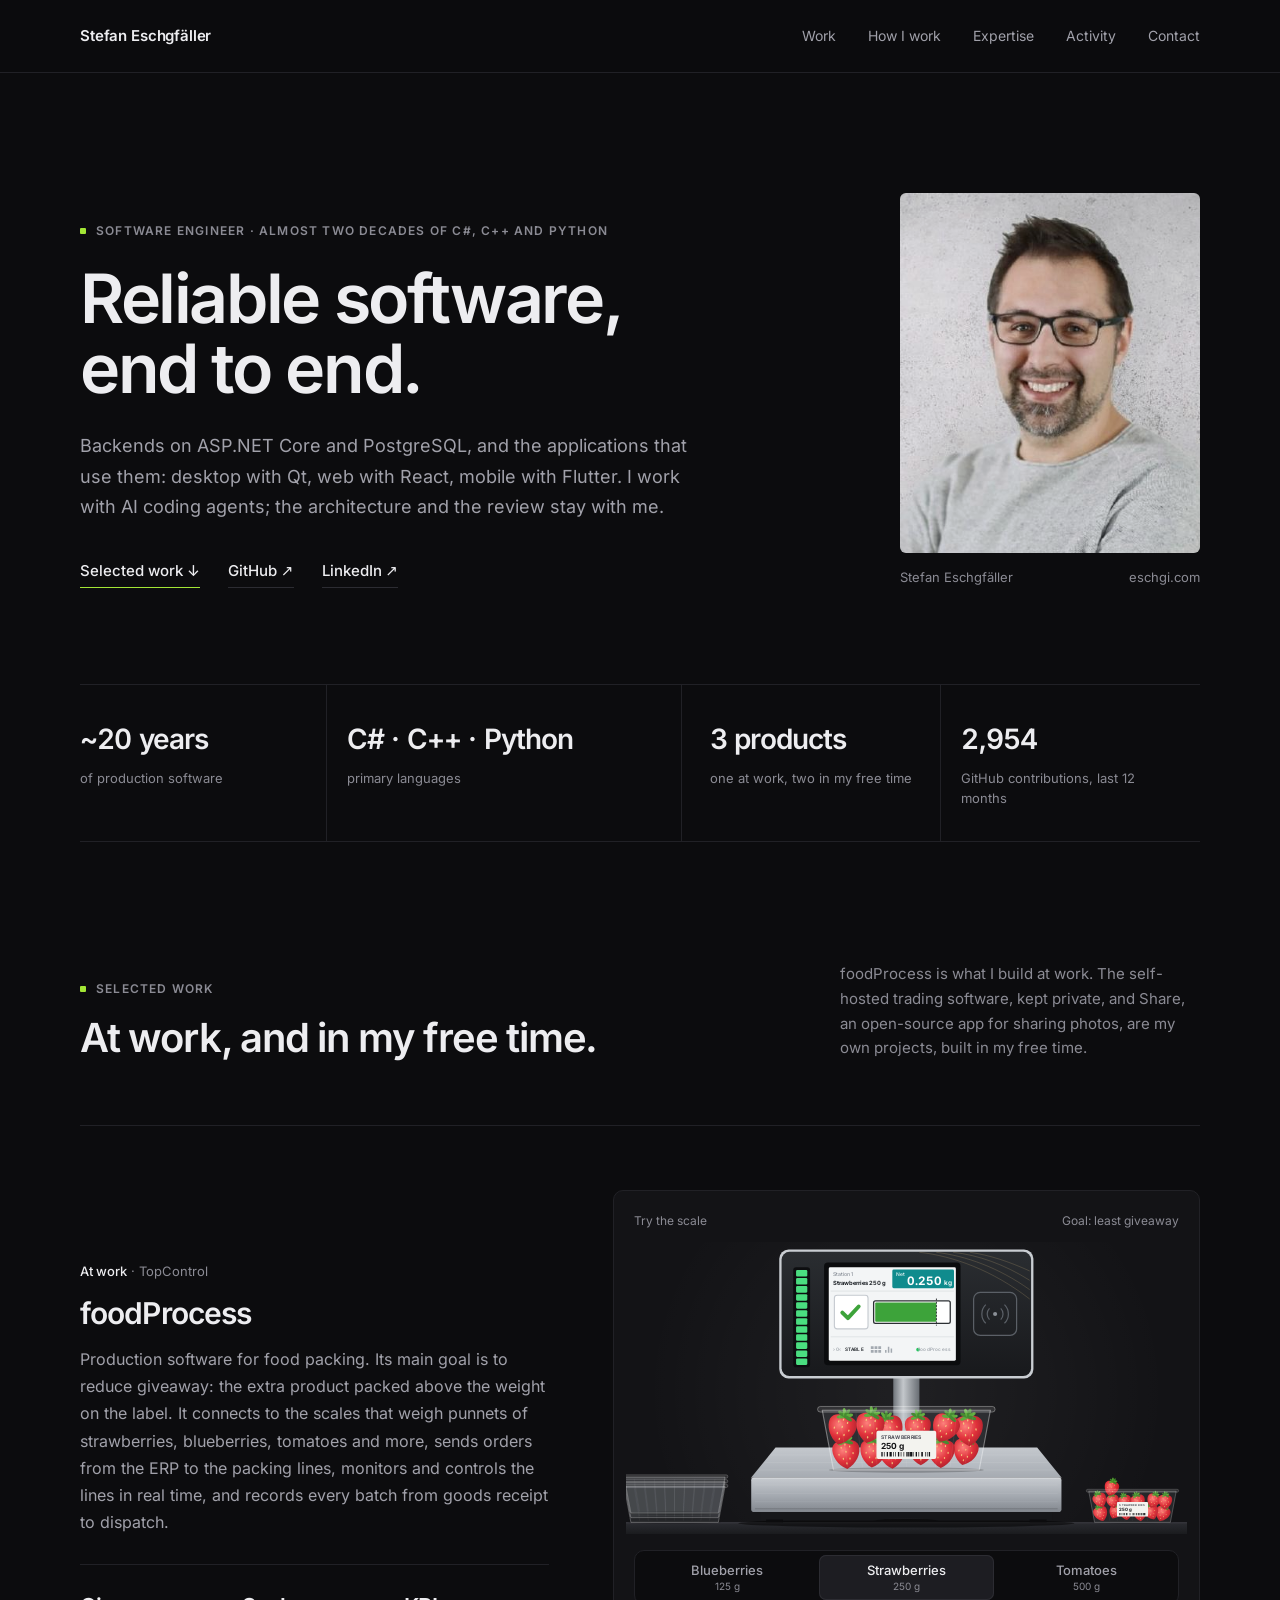
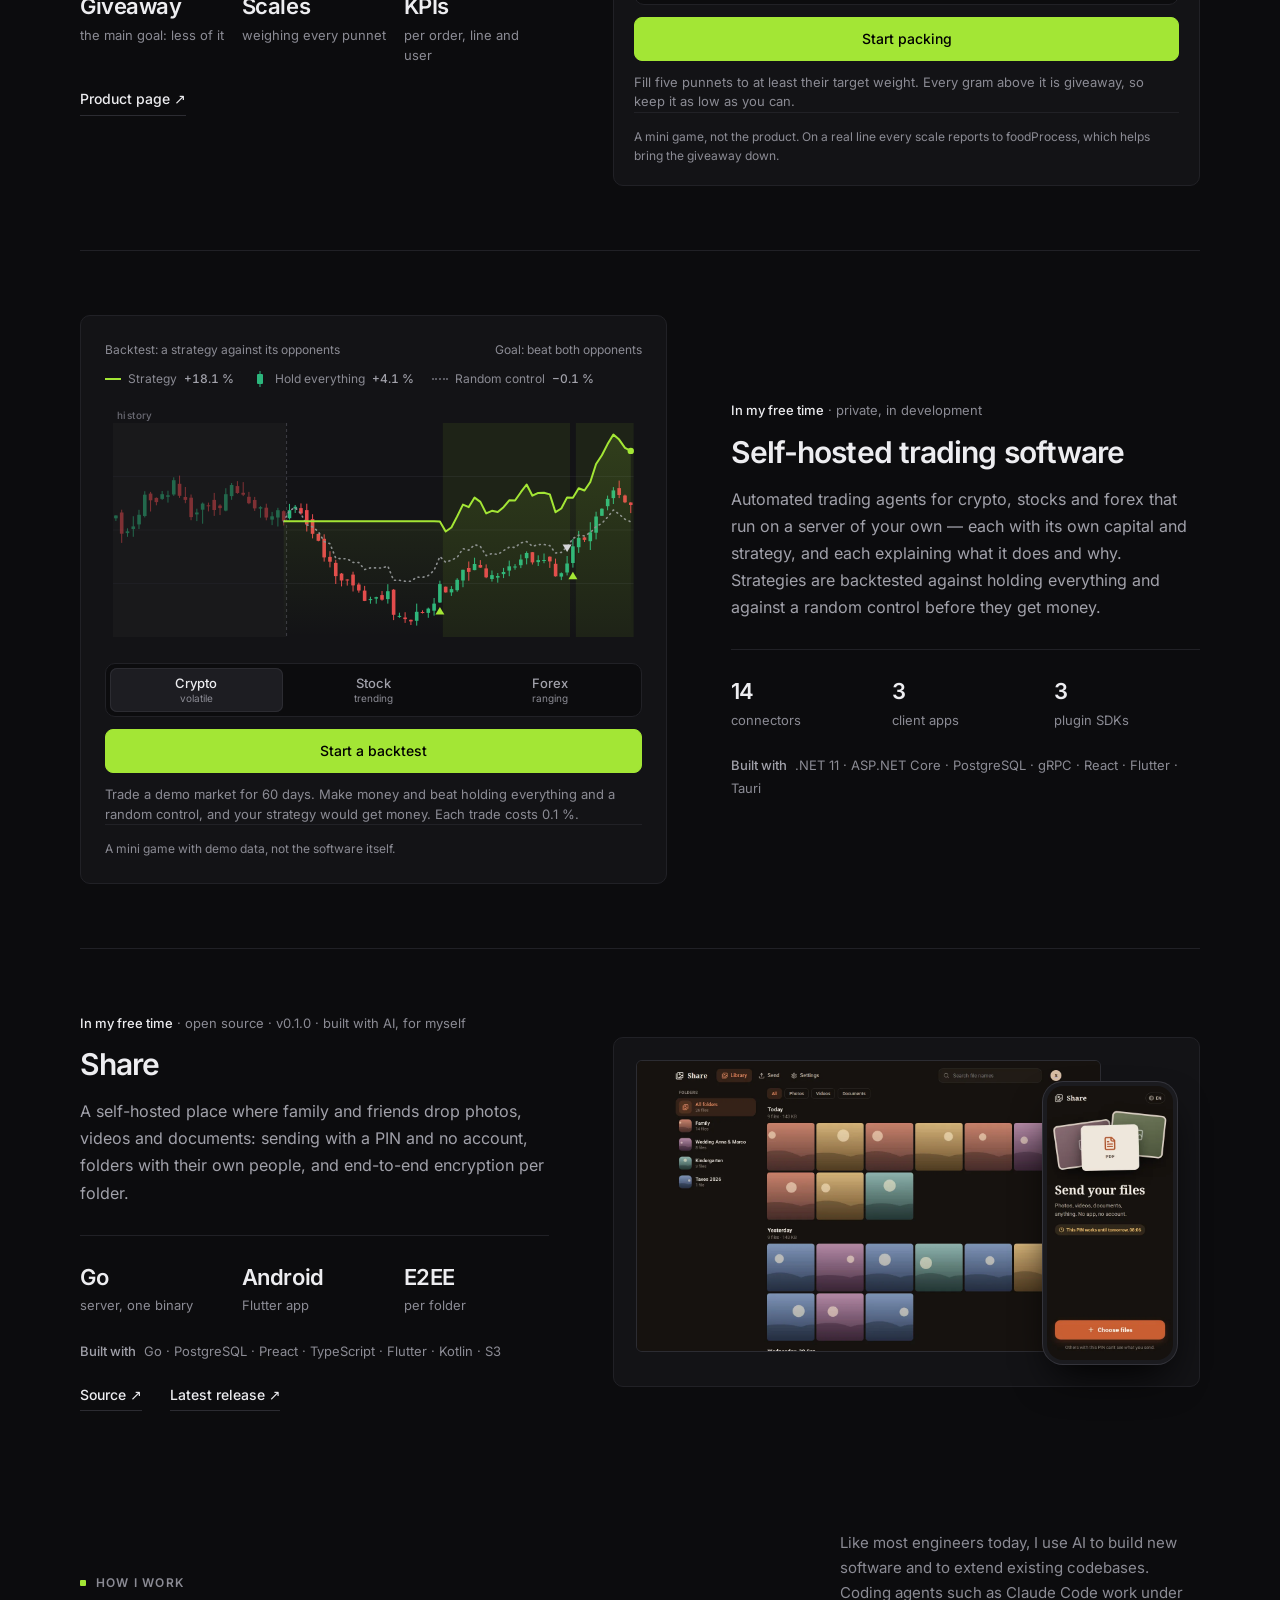
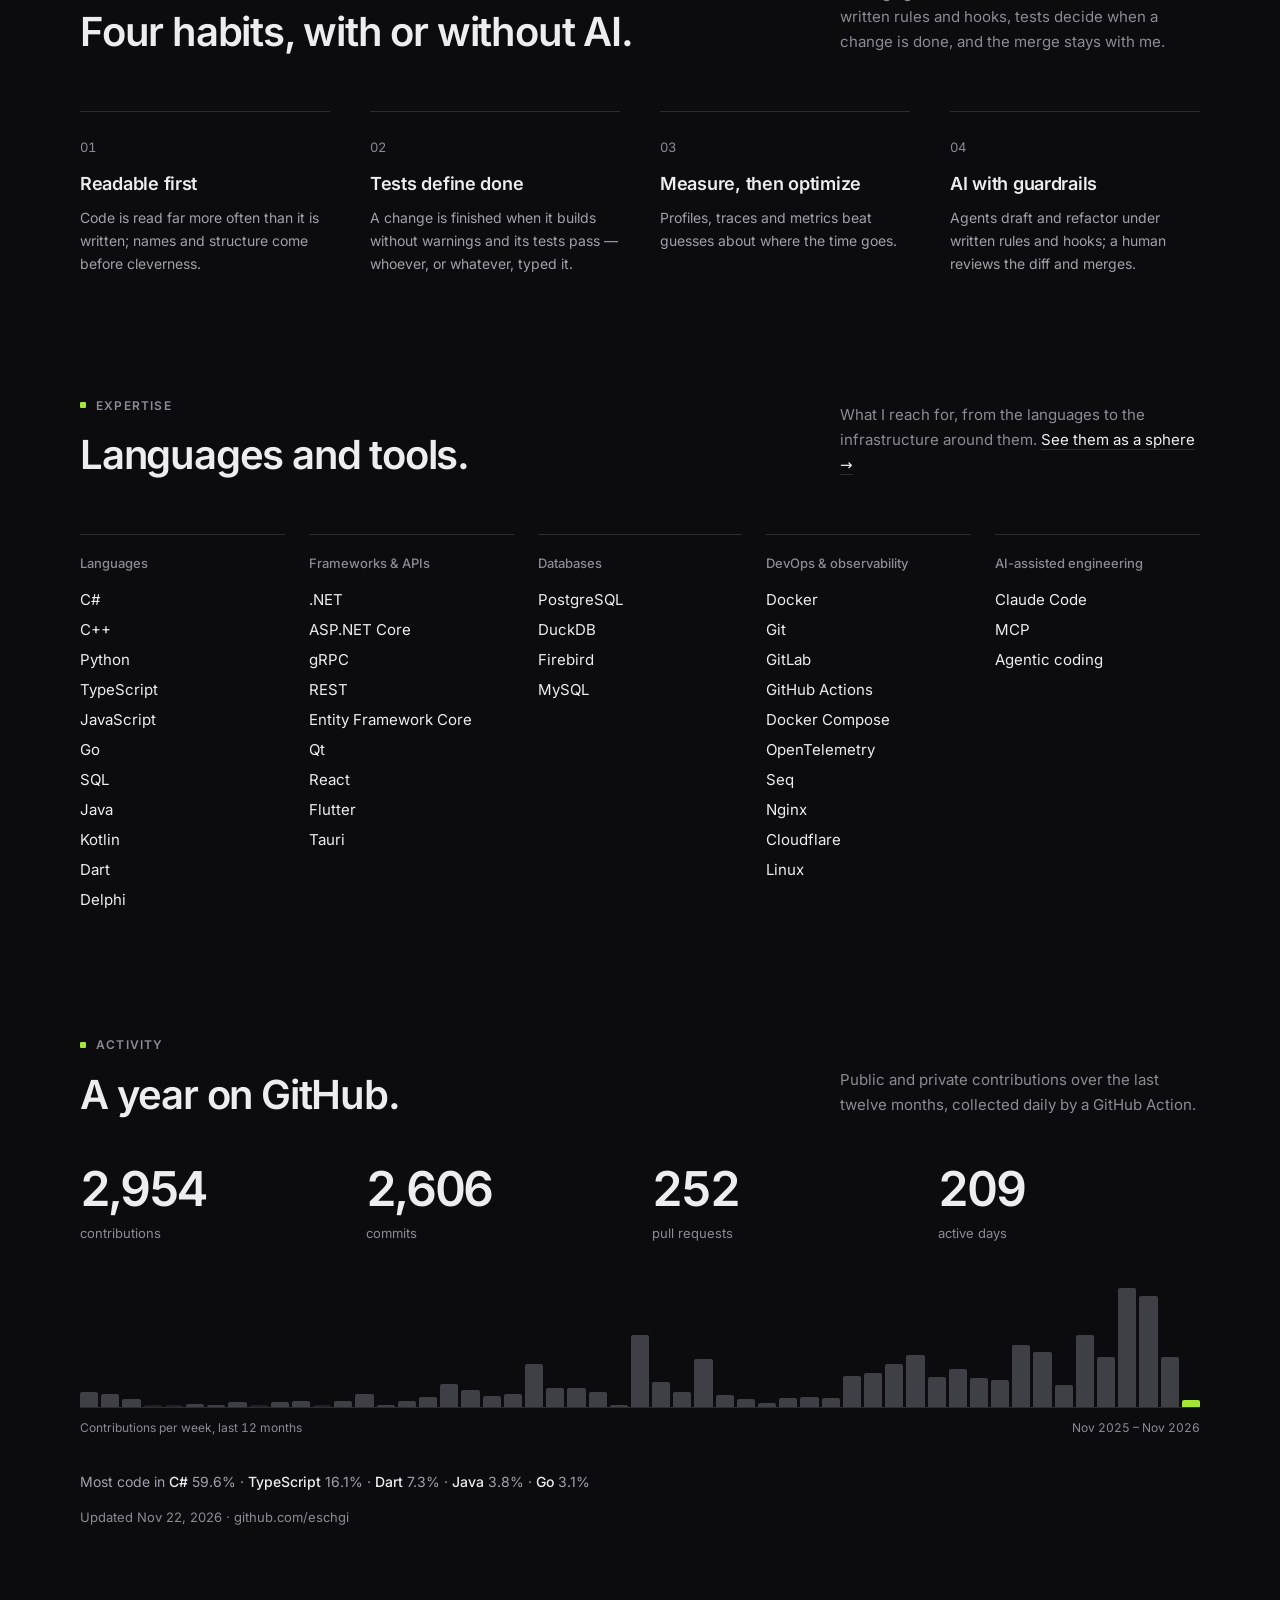
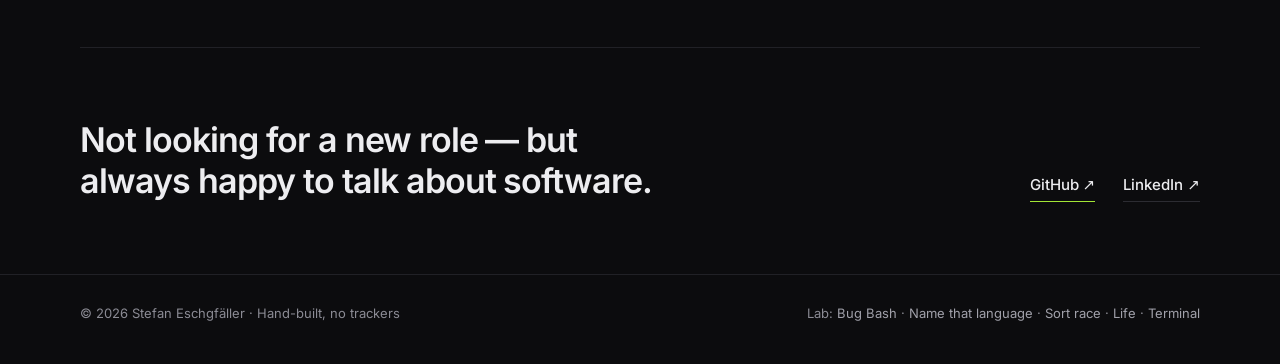
==== commit 28392759: "Add GitLab to the expertise, and three new toys to the Lab GitLab joins Git under DevOps on the fron" ====
--- a/docs/index.html
+++ b/docs/index.html
@@ -369,7 +369,7 @@
         </div>
         <div class="expertise__group" data-stack-group="ops">
           <h3>DevOps &amp; observability</h3>
-          <ul><li data-weight="2">Docker</li><li data-weight="2">Git</li><li data-weight="1">GitHub Actions</li><li data-weight="1">Docker Compose</li><li data-weight="1">OpenTelemetry</li><li data-weight="1">Seq</li><li data-weight="1">Nginx</li><li data-weight="1">Cloudflare</li><li data-weight="1">Linux</li></ul>
+          <ul><li data-weight="2">Docker</li><li data-weight="2">Git</li><li data-weight="1">GitLab</li><li data-weight="1">GitHub Actions</li><li data-weight="1">Docker Compose</li><li data-weight="1">OpenTelemetry</li><li data-weight="1">Seq</li><li data-weight="1">Nginx</li><li data-weight="1">Cloudflare</li><li data-weight="1">Linux</li></ul>
         </div>
         <div class="expertise__group" data-stack-group="ai">
           <h3>AI-assisted engineering</h3>
@@ -417,7 +417,7 @@
   <footer class="site-footer">
     <div class="wrap site-footer__bar">
       <span>© <span data-year>2026</span> Stefan Eschgfäller · Hand-built, no trackers</span>
-      <span>Lab: <a href="lab.html#bugbash">Bug Bash</a> · <a href="lab.html#sphere">Tech sphere</a> · <a href="lab.html#terminal">Terminal</a></span>
+      <span>Lab: <a href="lab.html#bugbash">Bug Bash</a> · <a href="lab.html#quiz">Name that language</a> · <a href="lab.html#race">Sort race</a> · <a href="lab.html#life">Life</a> · <a href="lab.html#terminal">Terminal</a></span>
     </div>
   </footer>
 </body>
--- a/docs/styles.css
+++ b/docs/styles.css
@@ -3478,3 +3478,214 @@
 .sphere-lab .sphere-wrap {
   max-width: 32rem;
 }
+
+/* ==========================================================================
+   More of the Lab: Name that language, the sort race and Life.
+   ========================================================================== */
+
+/* ------------------------------------------- Name that language (js/quiz.js) */
+.quiz {
+  margin-top: 2.5rem;
+}
+
+.quiz__score {
+  margin-left: auto;
+  font-variant-numeric: tabular-nums;
+}
+
+.quiz__code {
+  min-height: 10.5rem;
+  margin: 0;
+  padding: 1.25rem 1.25rem 1rem;
+  overflow-x: auto;
+  color: var(--slate-200);
+  font-size: 0.875rem;
+  line-height: 1.65;
+}
+
+/* One colour each for keywords, strings and numbers, whatever the language. */
+.q-key {
+  color: var(--violet);
+}
+
+.q-str {
+  color: var(--accent);
+}
+
+.q-num {
+  color: #fbbf24;
+}
+
+.quiz__answers {
+  display: grid;
+  gap: 0.75rem;
+  padding: 0 1.25rem 1.25rem;
+}
+
+.quiz__choices {
+  display: grid;
+  grid-template-columns: repeat(2, minmax(0, 1fr));
+  gap: 0.5rem;
+}
+
+@media (min-width: 720px) {
+  .quiz__choices {
+    grid-template-columns: repeat(4, minmax(0, 1fr));
+  }
+}
+
+.quiz__choice {
+  justify-content: flex-start;
+  gap: 0.625rem;
+}
+
+.quiz__key {
+  display: inline-grid;
+  flex: none;
+  place-items: center;
+  width: 1.25rem;
+  height: 1.25rem;
+  border: 1px solid var(--line-2);
+  border-radius: 4px;
+  color: var(--muted);
+  font-size: 0.6875rem;
+  font-variant-numeric: tabular-nums;
+}
+
+.quiz__choice:disabled {
+  opacity: 1;
+}
+
+.quiz__choice:disabled:not(.is-right):not(.is-wrong) {
+  opacity: 0.45;
+}
+
+.quiz__choice.is-right {
+  border-color: var(--accent);
+  background: rgb(163 230 53 / 0.12);
+}
+
+.quiz__choice.is-wrong {
+  border-color: #ef4444;
+  background: rgb(239 68 68 / 0.12);
+}
+
+.quiz__status {
+  min-height: 3em;
+  color: var(--muted);
+  font-size: 0.875rem;
+  line-height: 1.5;
+}
+
+.quiz__next {
+  justify-self: start;
+}
+
+/* --------------------------------------------- the sort race (js/sortrace.js) */
+.race,
+.life {
+  display: grid;
+  gap: 0.25rem;
+  margin-top: 2.5rem;
+}
+
+.race__lanes {
+  display: grid;
+  grid-template-columns: minmax(0, 1fr);
+  gap: 0.75rem;
+}
+
+@media (min-width: 720px) {
+  .race__lanes {
+    grid-template-columns: repeat(2, minmax(0, 1fr));
+  }
+}
+
+.race__lane {
+  padding: 0.875rem 1rem 0.75rem;
+  border: 1px solid var(--line);
+  border-radius: 10px;
+  background: var(--surface);
+  transition: border-color 200ms linear;
+}
+
+.race__lane canvas {
+  display: block;
+  width: 100%;
+  height: 6.5rem;
+}
+
+.race__lane figcaption {
+  display: flex;
+  align-items: baseline;
+  gap: 0.75rem;
+  margin-top: 0.625rem;
+  color: var(--muted);
+  font-size: 0.8125rem;
+  font-variant-numeric: tabular-nums;
+}
+
+.race__lane b {
+  color: var(--text);
+  font-weight: 500;
+}
+
+.race__place {
+  margin-left: auto;
+  color: var(--text);
+  font-weight: 600;
+}
+
+.race__lane.is-winner {
+  border-color: var(--accent);
+}
+
+.race__lane.is-winner .race__place {
+  color: var(--accent);
+}
+
+.race__shapes {
+  grid-template-columns: repeat(4, minmax(0, 1fr));
+}
+
+@media (max-width: 519px) {
+  .race__shapes {
+    grid-template-columns: repeat(2, minmax(0, 1fr));
+  }
+}
+
+/* ------------------------------------------------------------ Life (js/life.js) */
+.life__stage {
+  padding: 0.75rem;
+  border: 1px solid var(--line);
+  border-radius: 10px;
+  background: var(--bg);
+}
+
+.life__board {
+  display: block;
+  margin: 0 auto;
+  cursor: crosshair;
+  touch-action: none;
+}
+
+.life__buttons {
+  grid-template-columns: repeat(5, minmax(0, 1fr));
+  gap: 0.5rem;
+}
+
+@media (max-width: 519px) {
+  .life__buttons {
+    grid-template-columns: repeat(3, minmax(0, 1fr));
+  }
+}
+
+/* On a phone, long snippet lines wrap rather than run off the edge. */
+@media (max-width: 519px) {
+  .quiz__code {
+    padding: 1rem;
+    font-size: 0.8125rem;
+    white-space: pre-wrap;
+    overflow-wrap: anywhere;
+  }
+}
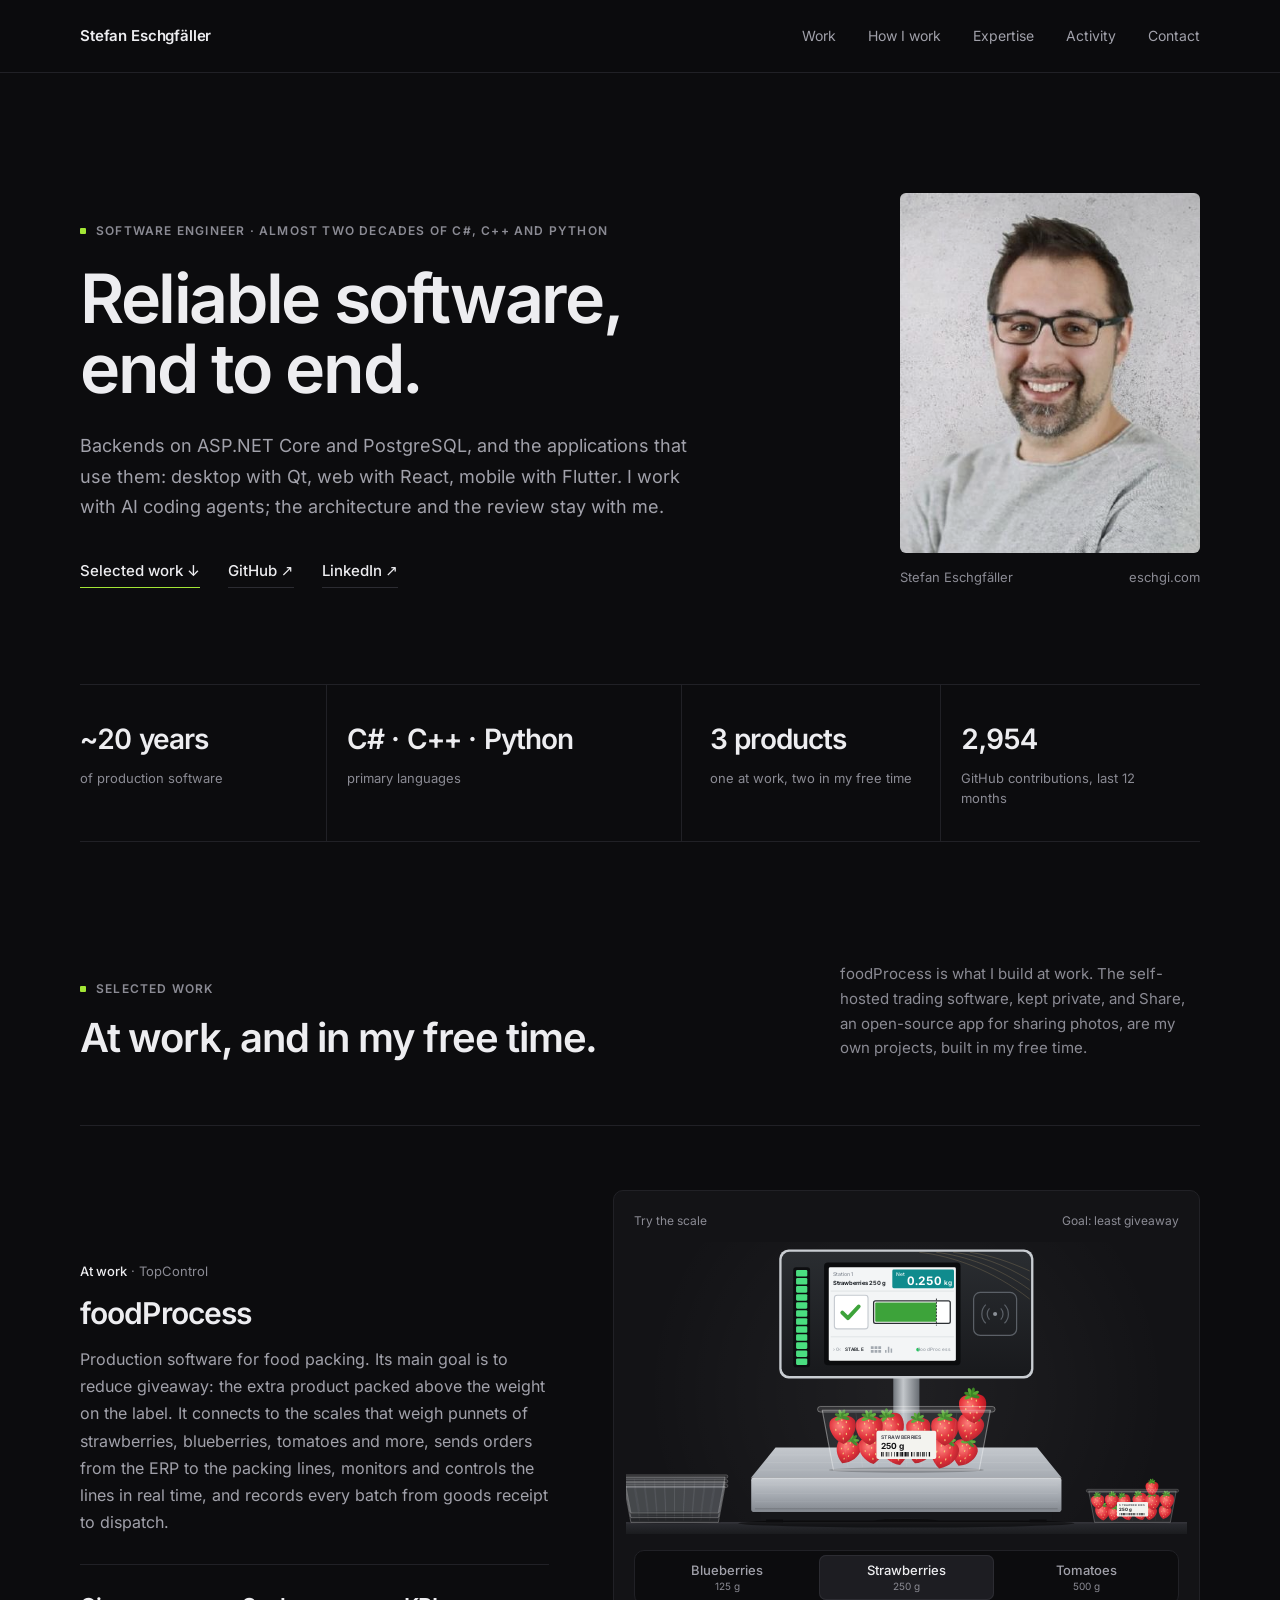
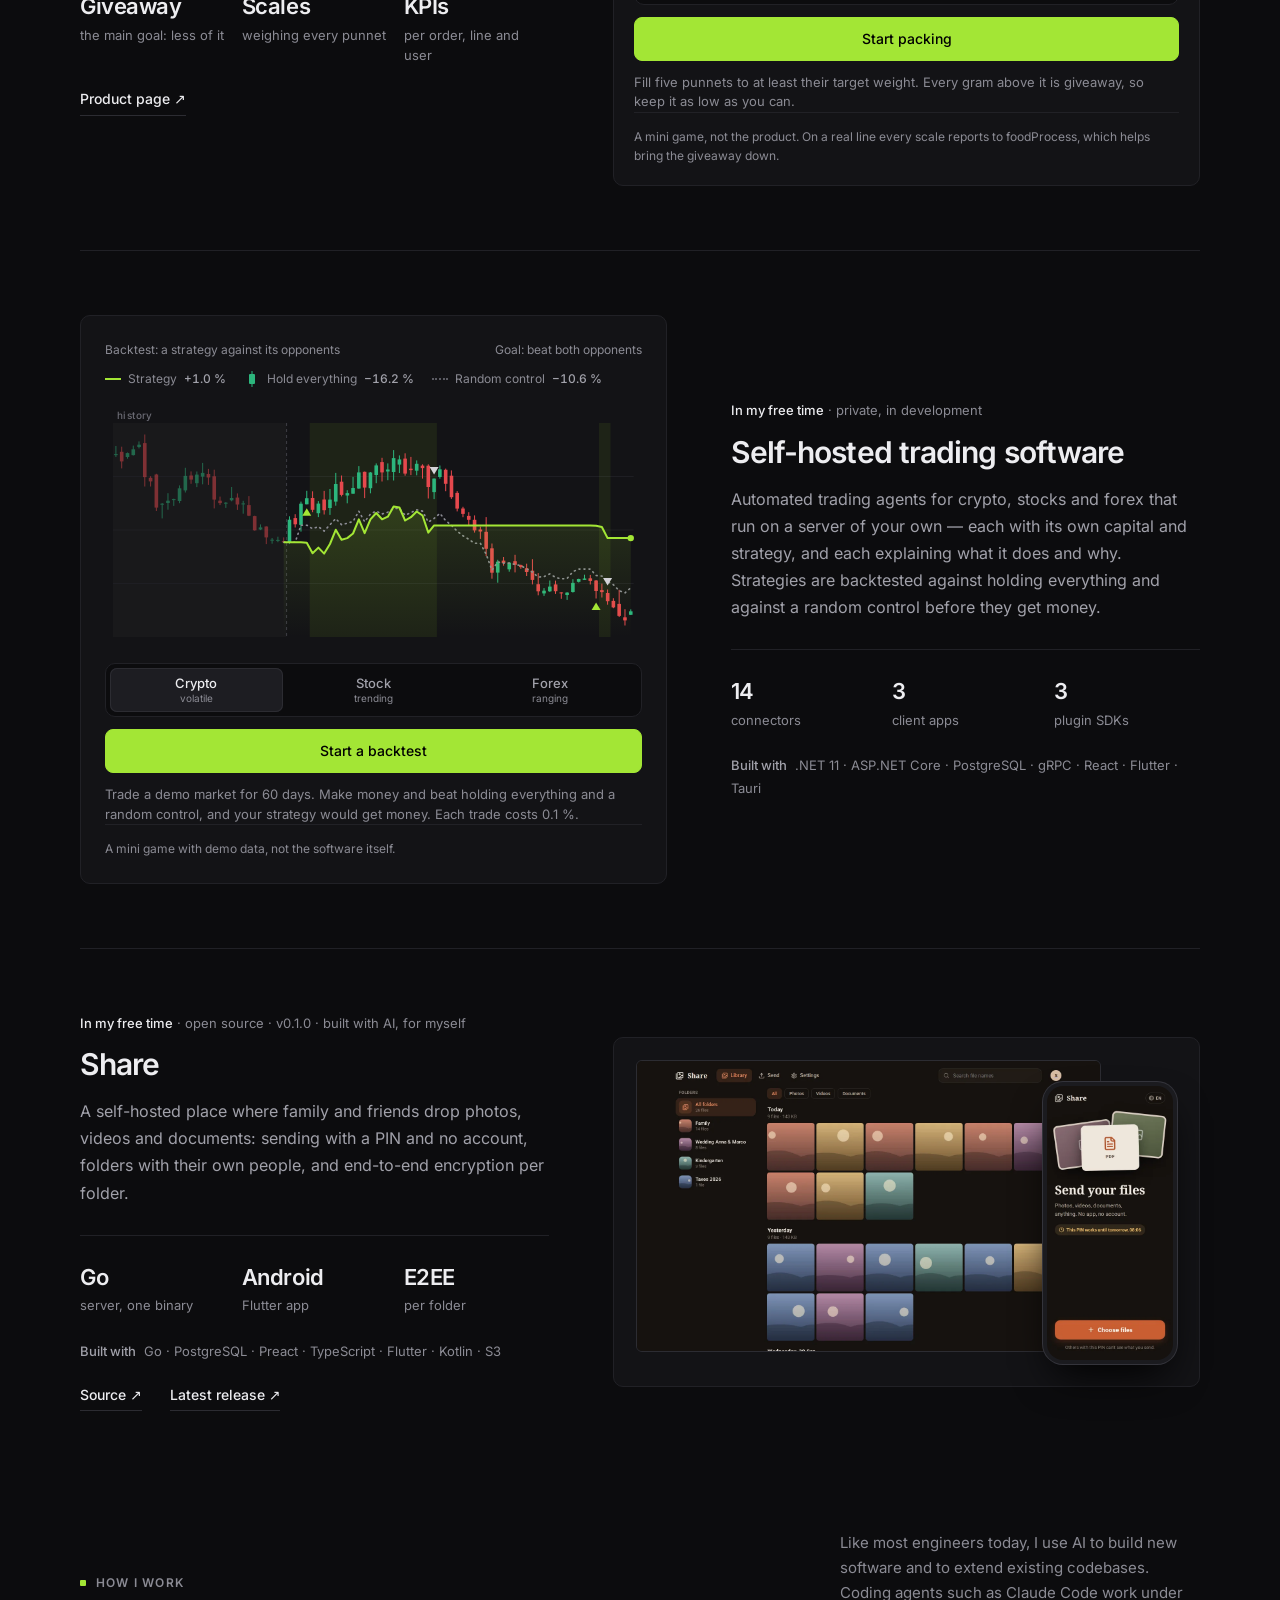
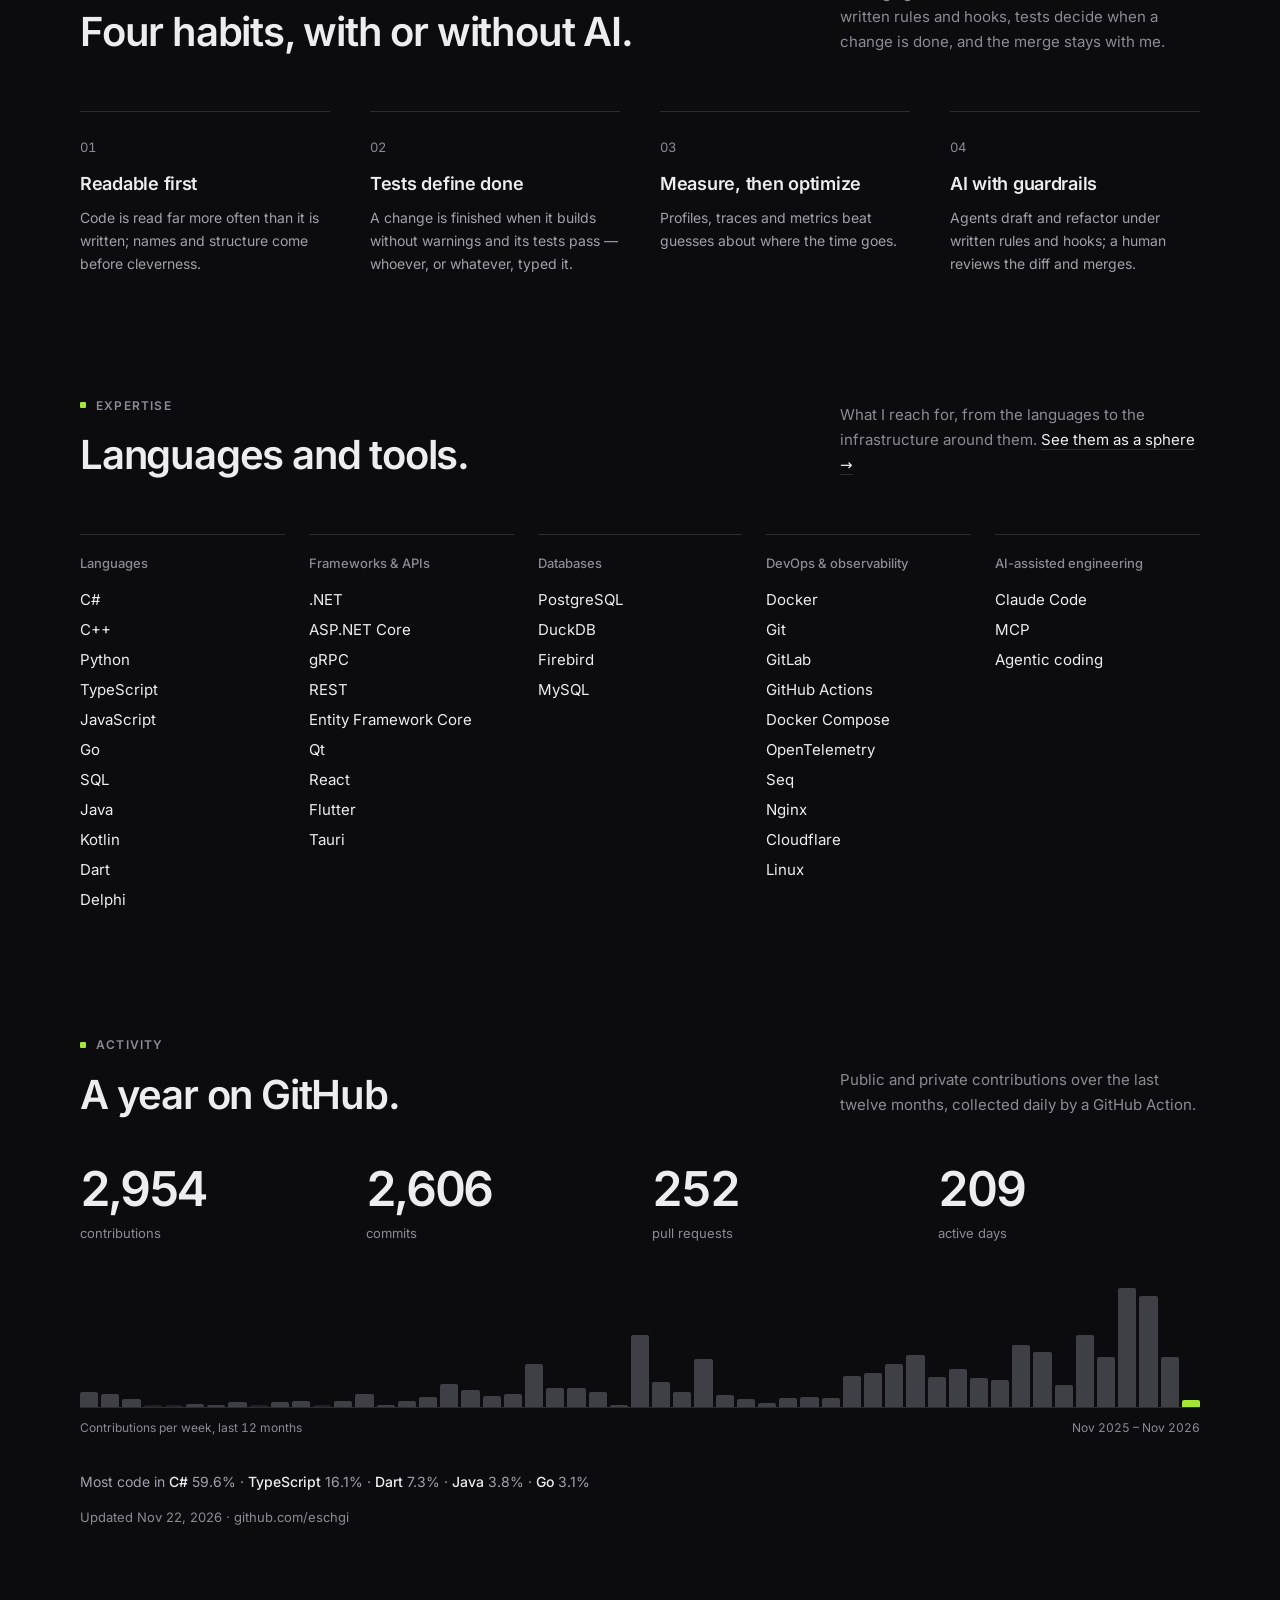
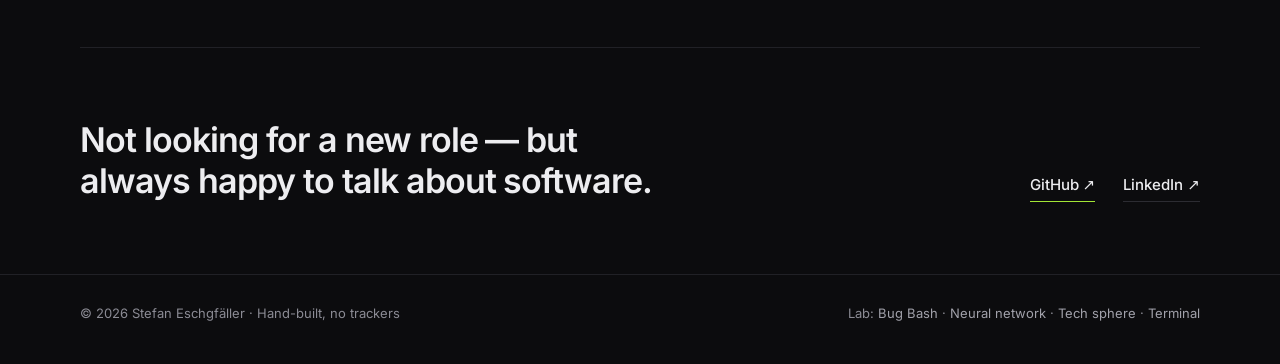
==== commit 0ecb10e1: "Swap the Lab's new toys for a neural network that learns live The quiz, the sort race and Life are g" ====
--- a/docs/index.html
+++ b/docs/index.html
@@ -417,7 +417,7 @@
   <footer class="site-footer">
     <div class="wrap site-footer__bar">
       <span>© <span data-year>2026</span> Stefan Eschgfäller · Hand-built, no trackers</span>
-      <span>Lab: <a href="lab.html#bugbash">Bug Bash</a> · <a href="lab.html#quiz">Name that language</a> · <a href="lab.html#race">Sort race</a> · <a href="lab.html#life">Life</a> · <a href="lab.html#terminal">Terminal</a></span>
+      <span>Lab: <a href="lab.html#bugbash">Bug Bash</a> · <a href="lab.html#neural">Neural network</a> · <a href="lab.html#sphere">Tech sphere</a> · <a href="lab.html#terminal">Terminal</a></span>
     </div>
   </footer>
 </body>
--- a/docs/styles.css
+++ b/docs/styles.css
@@ -3479,213 +3479,77 @@
   max-width: 32rem;
 }
 
-/* ==========================================================================
-   More of the Lab: Name that language, the sort race and Life.
-   ========================================================================== */
-
-/* ------------------------------------------- Name that language (js/quiz.js) */
-.quiz {
-  margin-top: 2.5rem;
-}
-
-.quiz__score {
-  margin-left: auto;
-  font-variant-numeric: tabular-nums;
-}
-
-.quiz__code {
-  min-height: 10.5rem;
-  margin: 0;
-  padding: 1.25rem 1.25rem 1rem;
-  overflow-x: auto;
-  color: var(--slate-200);
-  font-size: 0.875rem;
-  line-height: 1.65;
-}
-
-/* One colour each for keywords, strings and numbers, whatever the language. */
-.q-key {
-  color: var(--violet);
-}
-
-.q-str {
-  color: var(--accent);
-}
-
-.q-num {
-  color: #fbbf24;
-}
-
-.quiz__answers {
-  display: grid;
-  gap: 0.75rem;
-  padding: 0 1.25rem 1.25rem;
-}
-
-.quiz__choices {
-  display: grid;
-  grid-template-columns: repeat(2, minmax(0, 1fr));
-  gap: 0.5rem;
-}
-
-@media (min-width: 720px) {
-  .quiz__choices {
-    grid-template-columns: repeat(4, minmax(0, 1fr));
-  }
-}
-
-.quiz__choice {
-  justify-content: flex-start;
-  gap: 0.625rem;
-}
-
-.quiz__key {
-  display: inline-grid;
-  flex: none;
-  place-items: center;
-  width: 1.25rem;
-  height: 1.25rem;
-  border: 1px solid var(--line-2);
-  border-radius: 4px;
-  color: var(--muted);
-  font-size: 0.6875rem;
-  font-variant-numeric: tabular-nums;
-}
-
-.quiz__choice:disabled {
-  opacity: 1;
-}
-
-.quiz__choice:disabled:not(.is-right):not(.is-wrong) {
-  opacity: 0.45;
-}
-
-.quiz__choice.is-right {
-  border-color: var(--accent);
-  background: rgb(163 230 53 / 0.12);
-}
-
-.quiz__choice.is-wrong {
-  border-color: #ef4444;
-  background: rgb(239 68 68 / 0.12);
-}
-
-.quiz__status {
-  min-height: 3em;
-  color: var(--muted);
-  font-size: 0.875rem;
-  line-height: 1.5;
-}
-
-.quiz__next {
-  justify-self: start;
-}
-
-/* --------------------------------------------- the sort race (js/sortrace.js) */
-.race,
-.life {
+/* ---------------------------------------- the neural network (js/neural.js) */
+.neural {
   display: grid;
   gap: 0.25rem;
   margin-top: 2.5rem;
 }
 
-.race__lanes {
+.neural__stage {
   display: grid;
   grid-template-columns: minmax(0, 1fr);
   gap: 0.75rem;
 }
 
-@media (min-width: 720px) {
-  .race__lanes {
+@media (min-width: 860px) {
+  .neural__stage {
     grid-template-columns: repeat(2, minmax(0, 1fr));
-  }
-}
-
-.race__lane {
-  padding: 0.875rem 1rem 0.75rem;
+    align-items: start;
+  }
+}
+
+.neural__frame {
+  padding: 0.75rem;
   border: 1px solid var(--line);
   border-radius: 10px;
   background: var(--surface);
-  transition: border-color 200ms linear;
-}
-
-.race__lane canvas {
+}
+
+.neural__side {
+  display: grid;
+  gap: 0.75rem;
+}
+
+.neural__field,
+.neural__net,
+.neural__loss {
   display: block;
   width: 100%;
-  height: 6.5rem;
-}
-
-.race__lane figcaption {
-  display: flex;
-  align-items: baseline;
-  gap: 0.75rem;
-  margin-top: 0.625rem;
-  color: var(--muted);
-  font-size: 0.8125rem;
-  font-variant-numeric: tabular-nums;
-}
-
-.race__lane b {
-  color: var(--text);
-  font-weight: 500;
-}
-
-.race__place {
-  margin-left: auto;
-  color: var(--text);
-  font-weight: 600;
-}
-
-.race__lane.is-winner {
-  border-color: var(--accent);
-}
-
-.race__lane.is-winner .race__place {
-  color: var(--accent);
-}
-
-.race__shapes {
+}
+
+.neural__field {
+  border-radius: 6px;
+  cursor: crosshair;
+}
+
+.neural__data,
+.neural__actions {
   grid-template-columns: repeat(4, minmax(0, 1fr));
 }
 
+.neural__actions {
+  gap: 0.5rem;
+}
+
 @media (max-width: 519px) {
-  .race__shapes {
+  .neural__actions {
     grid-template-columns: repeat(2, minmax(0, 1fr));
   }
 }
 
-/* ------------------------------------------------------------ Life (js/life.js) */
-.life__stage {
-  padding: 0.75rem;
-  border: 1px solid var(--line);
-  border-radius: 10px;
-  background: var(--bg);
-}
-
-.life__board {
-  display: block;
-  margin: 0 auto;
-  cursor: crosshair;
-  touch-action: none;
-}
-
-.life__buttons {
-  grid-template-columns: repeat(5, minmax(0, 1fr));
-  gap: 0.5rem;
-}
-
-@media (max-width: 519px) {
-  .life__buttons {
-    grid-template-columns: repeat(3, minmax(0, 1fr));
-  }
-}
-
-/* On a phone, long snippet lines wrap rather than run off the edge. */
-@media (max-width: 519px) {
-  .quiz__code {
-    padding: 1rem;
-    font-size: 0.8125rem;
-    white-space: pre-wrap;
-    overflow-wrap: anywhere;
-  }
-}
+.neural__swatch {
+  display: inline-block;
+  width: 0.625rem;
+  height: 0.625rem;
+  margin-right: 0.125rem;
+  border-radius: 50%;
+}
+
+.neural__swatch--lime {
+  background: #a3e635;
+}
+
+.neural__swatch--violet {
+  background: #c4b5fd;
+}
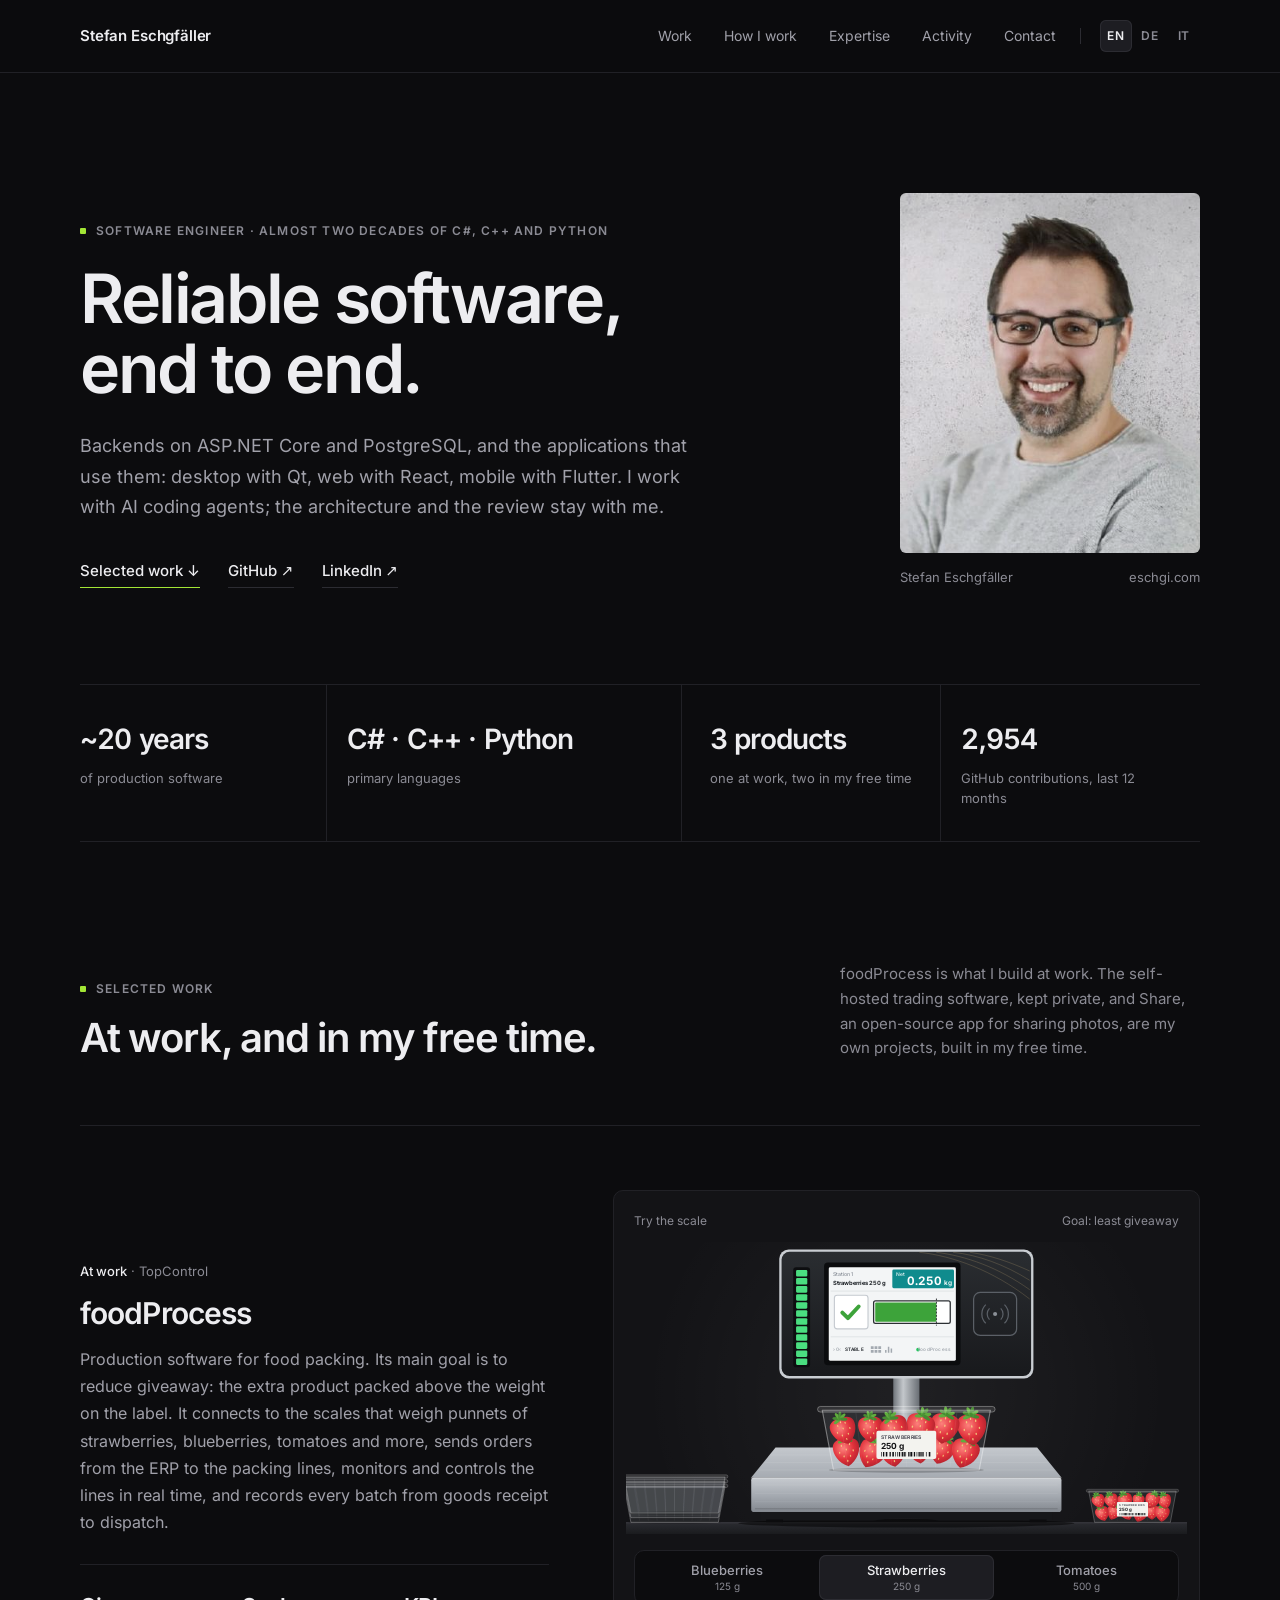
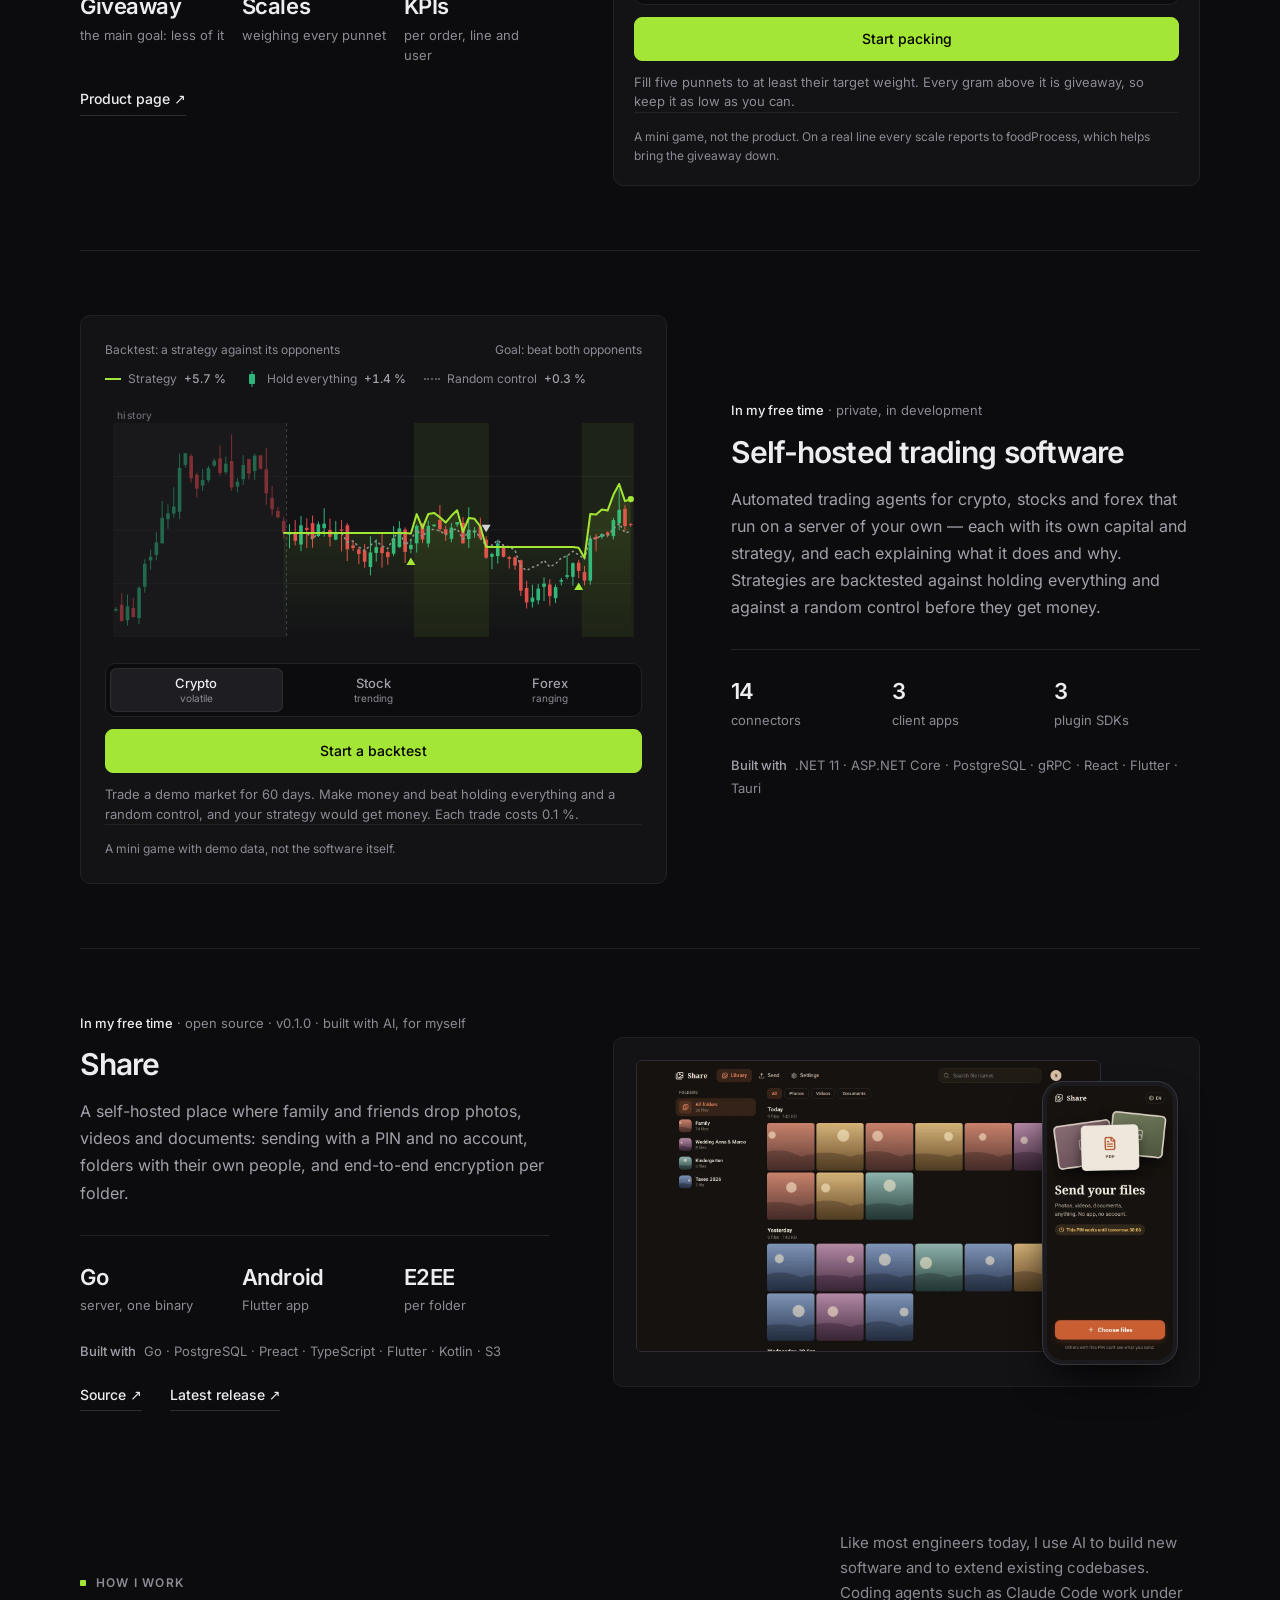
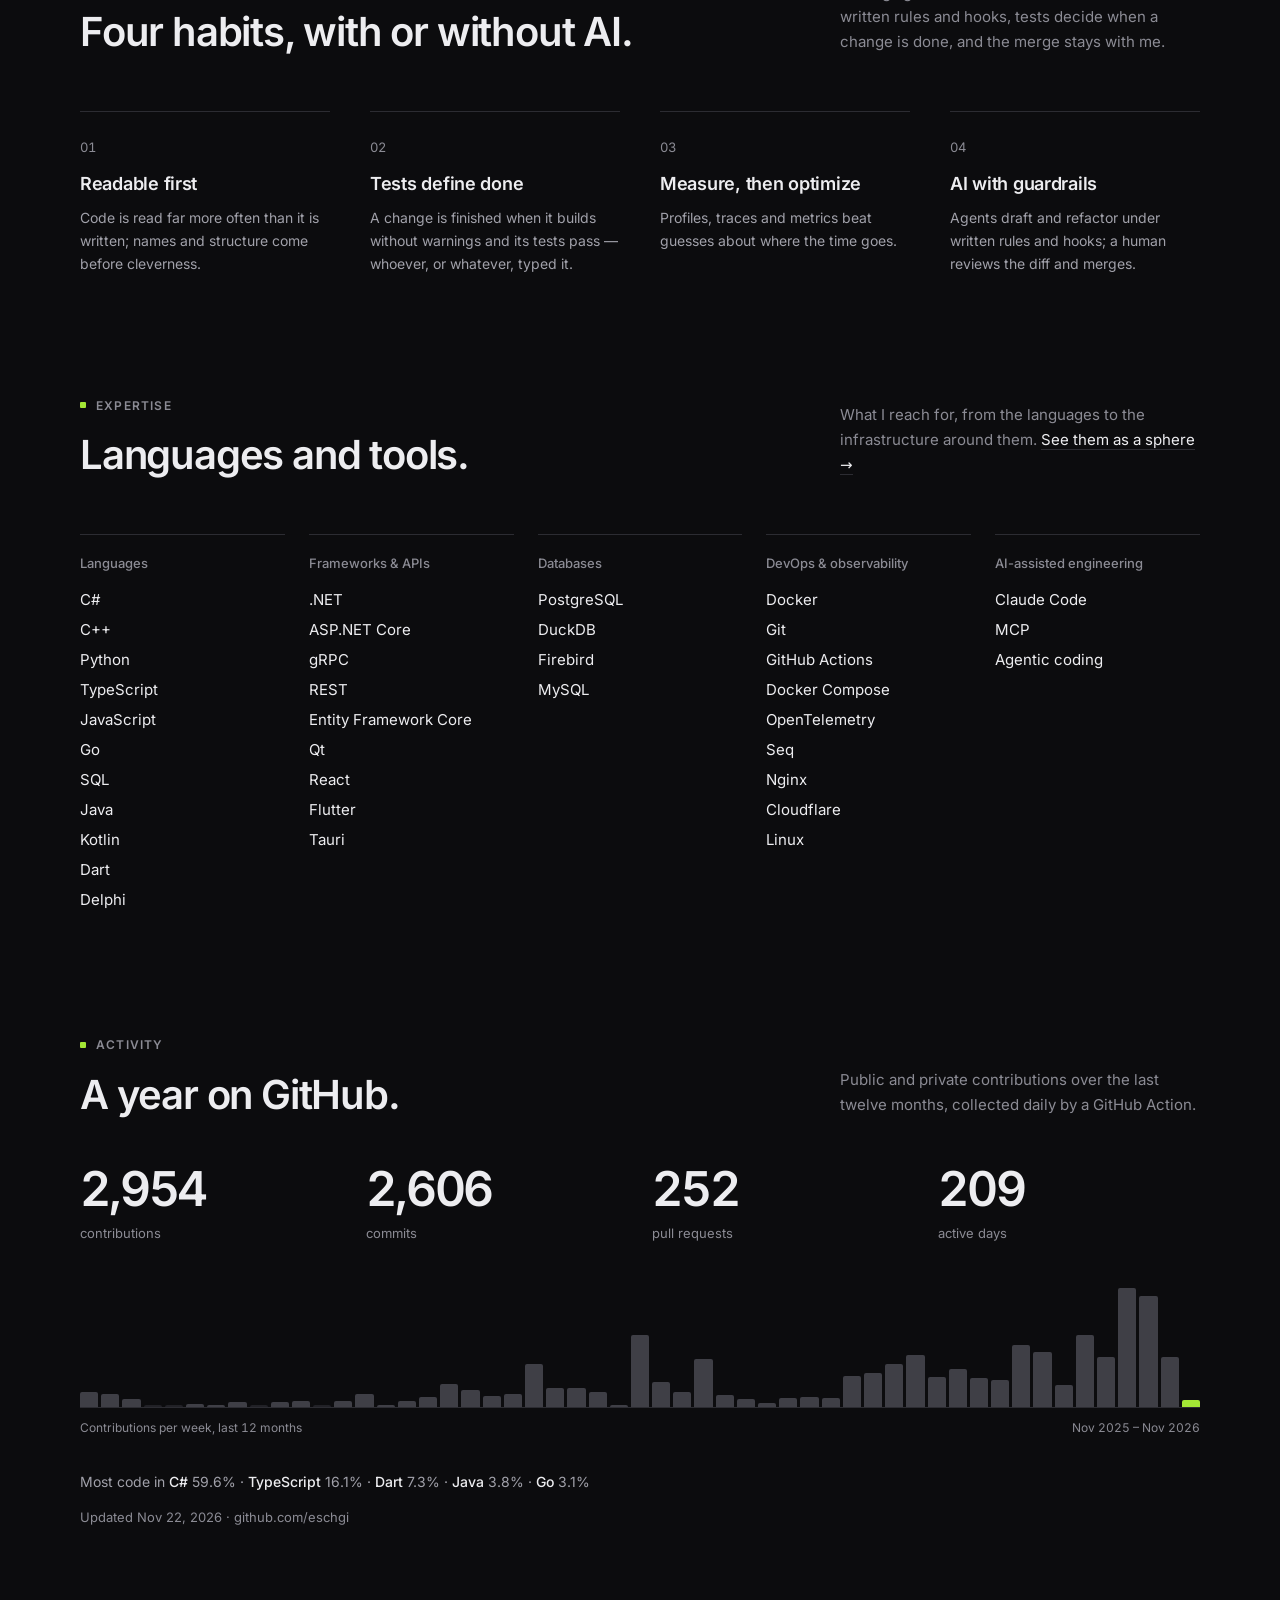
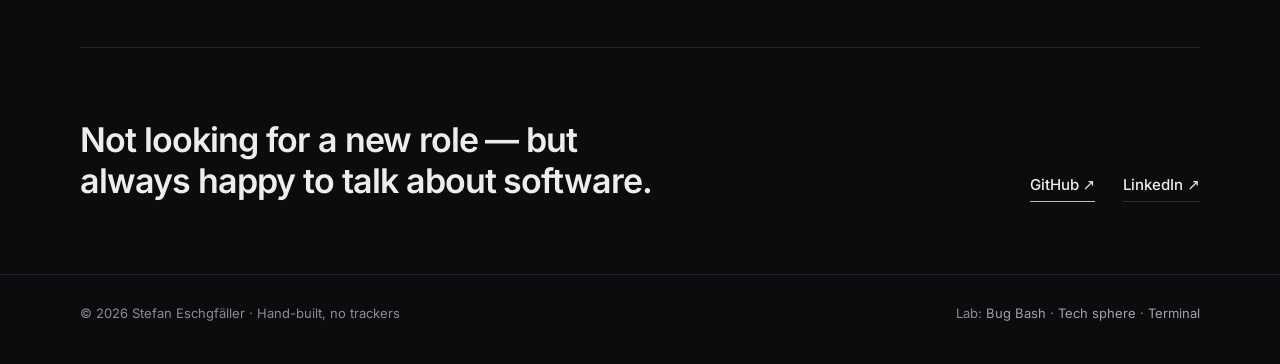
==== commit c1c85436: "Speak German and Italian, in the visitor's language The site now comes in English, German and Italia" ====
--- a/docs/index.html
+++ b/docs/index.html
@@ -3,8 +3,8 @@
 <head>
   <meta charset="UTF-8" />
   <meta name="viewport" content="width=device-width, initial-scale=1" />
-  <title>Stefan Eschgfäller — Software Engineer</title>
-  <meta name="description" content="Stefan Eschgfäller, software engineer. Reliable software, end to end: backends on ASP.NET Core and PostgreSQL, and the desktop, web and mobile applications that use them — almost two decades of C#, C++ and Python." />
+  <title data-i18n>Stefan Eschgfäller — Software Engineer</title>
+  <meta name="description" content="Stefan Eschgfäller, software engineer. Reliable software, end to end: backends on ASP.NET Core and PostgreSQL, and the desktop, web and mobile applications that use them — almost two decades of C#, C++ and Python." data-i18n-attr="content" />
   <meta name="author" content="Stefan Eschgfäller" />
   <meta name="theme-color" content="#0c0c0e" />
   <meta name="color-scheme" content="dark" />
@@ -26,7 +26,38 @@
   <link rel="icon" type="image/svg+xml" href="favicon.svg" />
   <link rel="preload" href="assets/fonts/inter-latin-variable.woff2" as="font" type="font/woff2" crossorigin />
   <link rel="stylesheet" href="styles.css" />
-  <script>document.documentElement.classList.add("js");</script>
+  <script>
+    // Before anything is drawn: .js for the styles, and the visitor's language: the one they chose
+    // here before, else the first of their browser's languages the site speaks, else English. A page
+    // that is to be in German or Italian stays hidden until js/i18n.js has put it into that language,
+    // 3 s at most. The same in index.html and lab.html.
+    (function (root) {
+      root.classList.add("js");
+      var wanted = [];
+      try {
+        wanted.push(localStorage.getItem("eschgi.lang"));
+      } catch (error) {
+        // Storage can be unavailable; then the browser's languages decide.
+      }
+      wanted = wanted.concat(navigator.languages || [navigator.language]);
+      var lang = "en";
+      for (var i = 0; i < wanted.length; i++) {
+        var code = String(wanted[i] || "").toLowerCase().split("-")[0];
+        if (code === "en" || code === "de" || code === "it") {
+          lang = code;
+          break;
+        }
+      }
+      root.setAttribute("data-lang", lang);
+      if (lang !== "en") {
+        root.classList.add("i18n-pending");
+        setTimeout(function () {
+          root.classList.remove("i18n-pending");
+        }, 3000);
+      }
+    })(document.documentElement);
+  </script>
+  <script src="js/i18n.js" defer></script>
   <script src="js/site.js" defer></script>
   <script src="js/scale.js" defer></script>
   <script src="js/backtest.js" defer></script>
@@ -48,30 +79,35 @@
     <symbol id="i-menu" viewBox="0 0 24 24" fill="none" stroke="currentColor" stroke-width="2" stroke-linecap="round"><path d="M4 7h16M4 12h16M4 17h16" /></symbol>
   </svg>
 
-  <a href="#main" class="skip-link">Skip to content</a>
+  <a href="#main" class="skip-link" data-i18n>Skip to content</a>
 
   <header class="site-header">
     <div class="wrap site-header__bar">
       <a class="site-name" href="#top">Stefan Eschgfäller</a>
-      <nav class="site-nav" aria-label="Main" data-navlinks>
-        <a href="#work">Work</a>
-        <a href="#how">How I work</a>
-        <a href="#expertise">Expertise</a>
-        <a href="#activity">Activity</a>
-        <a href="#contact">Contact</a>
+      <nav class="site-nav" aria-label="Main" data-i18n-attr="aria-label" data-navlinks>
+        <a href="#work" data-i18n>Work</a>
+        <a href="#how" data-i18n>How I work</a>
+        <a href="#expertise" data-i18n>Expertise</a>
+        <a href="#activity" data-i18n>Activity</a>
+        <a href="#contact" data-i18n>Contact</a>
       </nav>
+      <div class="lang-switch needs-js" role="group" aria-label="Language" data-i18n-attr="aria-label" data-lang-switch>
+        <button type="button" lang="en" title="English" aria-label="English" aria-pressed="true">EN</button>
+        <button type="button" lang="de" title="Deutsch" aria-label="Deutsch" aria-pressed="false">DE</button>
+        <button type="button" lang="it" title="Italiano" aria-label="Italiano" aria-pressed="false">IT</button>
+      </div>
       <button class="menu-button" type="button" data-nav-toggle aria-expanded="false" aria-controls="mobile-menu">
         <svg aria-hidden="true"><use href="#i-menu" /></svg>
-        <span class="sr-only">Menu</span>
+        <span class="sr-only" data-i18n>Menu</span>
       </button>
     </div>
-    <nav id="mobile-menu" class="mobile-menu" aria-label="Main" data-nav-menu hidden>
+    <nav id="mobile-menu" class="mobile-menu" aria-label="Main" data-i18n-attr="aria-label" data-nav-menu hidden>
       <div class="wrap">
-        <a href="#work">Work</a>
-        <a href="#how">How I work</a>
-        <a href="#expertise">Expertise</a>
-        <a href="#activity">Activity</a>
-        <a href="#contact">Contact</a>
+        <a href="#work" data-i18n>Work</a>
+        <a href="#how" data-i18n>How I work</a>
+        <a href="#expertise" data-i18n>Expertise</a>
+        <a href="#activity" data-i18n>Activity</a>
+        <a href="#contact" data-i18n>Contact</a>
       </div>
     </nav>
   </header>
@@ -79,31 +115,31 @@
   <main id="main">
     <section class="wrap hero" id="top" aria-labelledby="hero-title">
       <div class="hero__text reveal">
-        <p class="label">Software engineer · almost two decades of C#, C++ and Python</p>
-        <h1 id="hero-title" data-cli="headline">Reliable software,<br /> end to end.</h1>
-        <p class="hero__lead" data-cli="intro">
+        <p class="label" data-i18n>Software engineer · almost two decades of C#, C++ and Python</p>
+        <h1 id="hero-title" data-cli="headline" data-i18n>Reliable software,<br> end to end.</h1>
+        <p class="hero__lead" data-cli="intro" data-i18n>
           Backends on ASP.NET Core and PostgreSQL, and the applications that use them: desktop with Qt,
           web with React, mobile with Flutter. I work with AI coding agents; the architecture and the
           review stay with me.
         </p>
         <div class="text-links">
-          <a href="#work">Selected work <span aria-hidden="true">↓</span></a>
+          <a href="#work"><span data-i18n>Selected work</span> <span aria-hidden="true">↓</span></a>
           <a href="https://github.com/eschgi" target="_blank" rel="noopener noreferrer">GitHub <span aria-hidden="true">↗</span></a>
           <a href="https://www.linkedin.com/in/stefaneschgfaeller" target="_blank" rel="noopener noreferrer">LinkedIn <span aria-hidden="true">↗</span></a>
         </div>
       </div>
       <figure class="portrait reveal">
-        <img src="assets/avatar.jpg" width="460" height="460" alt="Portrait of Stefan Eschgfäller" />
+        <img src="assets/avatar.jpg" width="460" height="460" alt="Portrait of Stefan Eschgfäller" data-i18n-attr="alt" />
         <figcaption><span>Stefan Eschgfäller</span><span>eschgi.com</span></figcaption>
       </figure>
     </section>
 
     <div class="wrap">
       <dl class="facts reveal">
-        <div><dt>of production software</dt><dd>~20 years</dd></div>
-        <div><dt>primary languages</dt><dd>C# · C++ · Python</dd></div>
-        <div><dt>one at work, two in my free time</dt><dd>3 products</dd></div>
-        <div><dt>GitHub contributions, last 12 months</dt><dd data-fact="contributions">2,954</dd></div>
+        <div><dt data-i18n>of production software</dt><dd data-i18n>~20 years</dd></div>
+        <div><dt data-i18n>primary languages</dt><dd>C# · C++ · Python</dd></div>
+        <div><dt data-i18n>one at work, two in my free time</dt><dd data-i18n>3 products</dd></div>
+        <div><dt data-i18n>GitHub contributions, last 12 months</dt><dd data-fact="contributions">2,954</dd></div>
       </dl>
     </div>
 
@@ -111,30 +147,30 @@
     <section class="wrap section" id="work" aria-labelledby="work-title">
       <div class="section-top reveal">
         <div>
-          <p class="label">Selected work</p>
-          <h2 id="work-title">At work, and in my free time.</h2>
-        </div>
-        <p class="section-note">foodProcess is what I build at work. The self-hosted trading software, kept private, and Share, an open-source app for sharing photos, are my own projects, built in my free time.</p>
+          <p class="label" data-i18n>Selected work</p>
+          <h2 id="work-title" data-i18n>At work, and in my free time.</h2>
+        </div>
+        <p class="section-note" data-i18n>foodProcess is what I build at work. The self-hosted trading software, kept private, and Share, an open-source app for sharing photos, are my own projects, built in my free time.</p>
       </div>
 
       <article class="case reveal" aria-labelledby="case-foodprocess" data-cli="foodprocess">
         <div class="case__text">
-          <p class="case__tag"><b>At work</b> · TopControl</p>
+          <p class="case__tag"><b data-i18n>At work</b> · TopControl</p>
           <h3 id="case-foodprocess">foodProcess</h3>
-          <p>Production software for food packing. Its main goal is to reduce giveaway: the extra product packed above the weight on the label. It connects to the scales that weigh punnets of strawberries, blueberries, tomatoes and more, sends orders from the ERP to the packing lines, monitors and controls the lines in real time, and records every batch from goods receipt to dispatch.</p>
+          <p data-i18n>Production software for food packing. Its main goal is to reduce giveaway: the extra product packed above the weight on the label. It connects to the scales that weigh punnets of strawberries, blueberries, tomatoes and more, sends orders from the ERP to the packing lines, monitors and controls the lines in real time, and records every batch from goods receipt to dispatch.</p>
           <dl class="case__facts">
-            <div><dt>the main goal: less of it</dt><dd>Giveaway</dd></div>
-            <div><dt>weighing every punnet</dt><dd>Scales</dd></div>
-            <div><dt>per order, line and user</dt><dd>KPIs</dd></div>
+            <div><dt data-i18n>the main goal: less of it</dt><dd data-i18n>Giveaway</dd></div>
+            <div><dt data-i18n>weighing every punnet</dt><dd data-i18n>Scales</dd></div>
+            <div><dt data-i18n>per order, line and user</dt><dd data-i18n>KPIs</dd></div>
           </dl>
           <div class="text-links text-links--small">
-            <a href="https://www.topcontrol.it/product/foodProcess" target="_blank" rel="noopener noreferrer" data-cli-source="product">Product page <span aria-hidden="true">↗</span></a>
+            <a href="https://www.topcontrol.it/product/foodProcess" target="_blank" rel="noopener noreferrer" data-cli-source="product"><span data-i18n>Product page</span> <span aria-hidden="true">↗</span></a>
           </div>
         </div>
         <!-- A hand-packing scale, drawn after the real one and played by js/scale.js: a picture until someone plays. -->
         <figure class="case__visual scale" data-scale>
           <div class="scale__head">
-            <span>Try the scale</span>
+            <span data-i18n>Try the scale</span>
             <span data-scale-progress>Goal: least giveaway</span>
           </div>
           <div class="scale__scene">
@@ -194,7 +230,7 @@
               <text class="scale__tft-small scale__tft-small--muted" data-scale-operator x="221" y="36">Station 1</text>
               <text class="scale__tft-product" data-scale-product-name x="221" y="45.5">Strawberries 250 g</text>
               <rect x="285" y="29.5" width="66" height="20" rx="1.5" fill="#0f8b8d" />
-              <text class="scale__tft-label" x="288.5" y="36.5">Net</text>
+              <text class="scale__tft-label" x="288.5" y="36.5" data-i18n>Net</text>
               <text class="scale__tft-weight" x="348.5" y="46.5" text-anchor="end"><tspan data-scale-weight>0.000</tspan><tspan class="scale__tft-unit" dx="1.5">kg</tspan></text>
               <path d="M219 52.5H351" stroke="#dfe3e6" />
               <rect class="scale__tft-icon" x="223" y="57" width="36" height="36" rx="3" />
@@ -204,7 +240,7 @@
               <path d="M332.2 60.5v29" stroke="#2b2f33" stroke-dasharray="2 1.5" />
               <path d="M219 101.5H351" stroke="#dfe3e6" />
               <text class="scale__tft-tiny" data-scale-zero x="222" y="117">›0‹</text>
-              <text class="scale__tft-tiny" data-scale-stable x="234" y="117">STABLE</text>
+              <text class="scale__tft-tiny" data-scale-stable x="234" y="117" data-i18n>STABLE</text>
               <path d="M262 111.5h3v3h-3zM266 111.5h3v3h-3zM270 111.5h3v3h-3zM262 115.5h3v3h-3zM266 115.5h3v3h-3zM270 115.5h3v3h-3z" fill="#a3a9b0" />
               <path d="M278 118.5v-3M281 118.5v-6.5M284 118.5v-4.5" stroke="#a3a9b0" stroke-width="1.6" />
               <circle cx="312.5" cy="115.2" r="1.9" fill="#22c55e" />
@@ -220,41 +256,41 @@
             </svg>
           </div>
           <div class="play__controls needs-js">
-            <div class="play__choices" role="group" aria-label="Fruit">
-              <button type="button" class="play__choice" data-scale-product="blueberries" aria-pressed="false"><b>Blueberries</b><small>125 g</small></button>
-              <button type="button" class="play__choice" data-scale-product="strawberries" aria-pressed="true"><b>Strawberries</b><small>250 g</small></button>
-              <button type="button" class="play__choice" data-scale-product="tomatoes" aria-pressed="false"><b>Tomatoes</b><small>500 g</small></button>
+            <div class="play__choices" role="group" aria-label="Fruit" data-i18n-attr="aria-label">
+              <button type="button" class="play__choice" data-scale-product="blueberries" aria-pressed="false"><b data-i18n>Blueberries</b><small>125 g</small></button>
+              <button type="button" class="play__choice" data-scale-product="strawberries" aria-pressed="true"><b data-i18n>Strawberries</b><small>250 g</small></button>
+              <button type="button" class="play__choice" data-scale-product="tomatoes" aria-pressed="false"><b data-i18n>Tomatoes</b><small>500 g</small></button>
             </div>
             <dl class="play__kpis" data-scale-summary hidden>
-              <div><dt>giveaway</dt><dd data-scale-kpi="giveaway">–</dd></div>
-              <div><dt>punnets a minute</dt><dd data-scale-kpi="rate">–</dd></div>
-              <div><dt>rejected</dt><dd data-scale-kpi="rejected">–</dd></div>
+              <div><dt data-i18n>giveaway</dt><dd data-scale-kpi="giveaway">–</dd></div>
+              <div><dt data-i18n>punnets a minute</dt><dd data-scale-kpi="rate">–</dd></div>
+              <div><dt data-i18n>rejected</dt><dd data-scale-kpi="rejected">–</dd></div>
             </dl>
             <div class="play__row" data-scale-start-row>
               <button type="button" class="play__button play__button--primary" data-scale-start>Start packing</button>
             </div>
             <div class="play__row play__row--actions" data-scale-actions hidden>
-              <button type="button" class="play__button play__button--primary" data-scale-fill>Fill <small>hold</small></button>
-              <button type="button" class="play__button" data-scale-remove>Take one out</button>
-              <button type="button" class="play__button" data-scale-pack>Pack</button>
+              <button type="button" class="play__button play__button--primary" data-scale-fill data-i18n>Fill <small>hold</small></button>
+              <button type="button" class="play__button" data-scale-remove data-i18n>Take one out</button>
+              <button type="button" class="play__button" data-scale-pack data-i18n>Pack</button>
             </div>
             <p class="play__status" data-scale-status aria-live="polite">Fill five punnets to at least their target weight. Every gram above it is giveaway, so keep it as low as you can.</p>
           </div>
-          <figcaption class="scale__foot"><span>A mini game, not the product. On a real line every scale reports to foodProcess, which helps bring the giveaway down.</span></figcaption>
+          <figcaption class="scale__foot"><span data-i18n>A mini game, not the product. On a real line every scale reports to foodProcess, which helps bring the giveaway down.</span></figcaption>
         </figure>
       </article>
 
       <article class="case case--flip reveal" aria-labelledby="case-trading" data-cli="trading">
         <div class="case__text">
-          <p class="case__tag"><b>In my free time</b> · private, in development</p>
-          <h3 id="case-trading">Self-hosted trading software</h3>
-          <p>Automated trading agents for crypto, stocks and forex that run on a server of your own — each with its own capital and strategy, and each explaining what it does and why. Strategies are backtested against holding everything and against a random control before they get money.</p>
+          <p class="case__tag"><b data-i18n>In my free time</b> · <span data-i18n>private, in development</span></p>
+          <h3 id="case-trading" data-i18n>Self-hosted trading software</h3>
+          <p data-i18n>Automated trading agents for crypto, stocks and forex that run on a server of your own — each with its own capital and strategy, and each explaining what it does and why. Strategies are backtested against holding everything and against a random control before they get money.</p>
           <dl class="case__facts">
-            <div><dt>connectors</dt><dd>14</dd></div>
-            <div><dt>client apps</dt><dd>3</dd></div>
-            <div><dt>plugin SDKs</dt><dd>3</dd></div>
+            <div><dt data-i18n>connectors</dt><dd>14</dd></div>
+            <div><dt data-i18n>client apps</dt><dd>3</dd></div>
+            <div><dt data-i18n>plugin SDKs</dt><dd>3</dd></div>
           </dl>
-          <p class="case__stack"><b>Built with</b> .NET 11 · ASP.NET Core · PostgreSQL · gRPC · React · Flutter · Tauri</p>
+          <p class="case__stack"><b data-i18n>Built with</b> .NET 11 · ASP.NET Core · PostgreSQL · gRPC · React · Flutter · Tauri</p>
         </div>
         <!-- A backtest, drawn and played by js/backtest.js; this illustration shows when JavaScript is off. -->
         <figure class="case__visual chart" data-backtest>
@@ -264,8 +300,8 @@
           </div>
           <div class="chart__legend" aria-hidden="true">
             <span><i class="chart__key chart__key--strategy"></i><span data-backtest-name>Strategy</span> <b data-backtest-value="you"></b></span>
-            <span><i class="chart__key chart__key--hold" data-backtest-hold-key></i>Hold everything <b data-backtest-value="hold"></b></span>
-            <span><i class="chart__key chart__key--random"></i>Random control <b data-backtest-value="random"></b></span>
+            <span><i class="chart__key chart__key--hold" data-backtest-hold-key></i><span data-i18n>Hold everything</span> <b data-backtest-value="hold"></b></span>
+            <span><i class="chart__key chart__key--random"></i><span data-i18n>Random control</span> <b data-backtest-value="random"></b></span>
           </div>
           <svg class="chart__plot" data-backtest-plot viewBox="0 0 600 260" preserveAspectRatio="none" aria-hidden="true">
             <defs><linearGradient id="chart-fill" x1="0" y1="0" x2="0" y2="1"><stop offset="0" stop-color="#a3e635" stop-opacity="0.18" /><stop offset="1" stop-color="#a3e635" stop-opacity="0" /></linearGradient></defs>
@@ -276,52 +312,52 @@
             <path d="M0.0 230.3 L5.5 228.9 L11.0 226.3 L16.5 226.5 L22.0 228.3 L27.5 227.7 L33.0 226.1 L38.5 223.3 L44.0 224.9 L49.5 226.6 L55.0 224.6 L60.6 222.9 L66.1 219.2 L71.6 216.4 L77.1 215.9 L82.6 215.6 L88.1 209.5 L93.6 209.3 L99.1 210.2 L104.6 211.8 L110.1 210.8 L115.6 209.6 L121.1 209.5 L126.6 208.8 L132.1 207.4 L137.6 205.0 L143.1 201.7 L148.6 200.4 L154.1 203.6 L159.6 201.1 L165.1 203.5 L170.6 203.0 L176.1 205.5 L181.7 204.6 L187.2 205.5 L192.7 204.2 L198.2 195.9 L203.7 195.1 L209.2 192.1 L214.7 194.4 L220.2 194.2 L225.7 191.7 L231.2 190.9 L236.7 189.1 L242.2 187.9 L247.7 189.4 L253.2 187.1 L258.7 188.1 L264.2 182.5 L269.7 182.8 L275.2 180.0 L280.7 179.0 L286.2 175.4 L291.7 176.0 L297.2 172.3 L302.8 171.6 L308.3 167.0 L313.8 164.1 L319.3 162.6 L324.8 163.7 L330.3 160.4 L335.8 157.9 L341.3 151.8 L346.8 151.8 L352.3 148.9 L357.8 146.1 L363.3 144.0 L368.8 142.1 L374.3 140.2 L379.8 140.9 L385.3 143.0 L390.8 143.0 L396.3 139.8 L401.8 133.6 L407.3 129.0 L412.8 124.1 L418.3 120.0 L423.9 116.1 L429.4 114.0 L434.9 109.7 L440.4 101.6 L445.9 101.4 L451.4 102.5 L456.9 93.5 L462.4 90.9 L467.9 85.4 L473.4 80.2 L478.9 83.4 L484.4 71.6 L489.9 62.1 L495.4 59.6 L500.9 54.4 L506.4 52.0 L511.9 54.3 L517.4 53.1 L522.9 49.5 L528.4 42.4 L533.9 37.1 L539.4 34.9 L545.0 26.3 L550.5 28.2 L556.0 22.2 L561.5 14.5 L567.0 14.0 L572.5 21.4 L578.0 24.1 L583.5 20.9 L589.0 16.2 L594.5 6.0 L600.0 9.3" fill="none" stroke="#a3e635" stroke-width="2" vector-effect="non-scaling-stroke" />
           </svg>
           <div class="play__controls needs-js">
-            <div class="play__choices" role="group" aria-label="Market">
-              <button type="button" class="play__choice" data-backtest-market="crypto" aria-pressed="true"><b>Crypto</b><small>volatile</small></button>
-              <button type="button" class="play__choice" data-backtest-market="stock" aria-pressed="false"><b>Stock</b><small>trending</small></button>
-              <button type="button" class="play__choice" data-backtest-market="forex" aria-pressed="false"><b>Forex</b><small>ranging</small></button>
+            <div class="play__choices" role="group" aria-label="Market" data-i18n-attr="aria-label">
+              <button type="button" class="play__choice" data-backtest-market="crypto" aria-pressed="true"><b data-i18n>Crypto</b><small data-i18n>volatile</small></button>
+              <button type="button" class="play__choice" data-backtest-market="stock" aria-pressed="false"><b data-i18n>Stock</b><small data-i18n>trending</small></button>
+              <button type="button" class="play__choice" data-backtest-market="forex" aria-pressed="false"><b>Forex</b><small data-i18n>ranging</small></button>
             </div>
             <dl class="play__kpis" data-backtest-summary hidden>
-              <div><dt>your return</dt><dd data-backtest-kpi="you">–</dd></div>
-              <div><dt>hold everything</dt><dd data-backtest-kpi="hold">–</dd></div>
-              <div><dt>random control</dt><dd data-backtest-kpi="random">–</dd></div>
+              <div><dt data-i18n>your return</dt><dd data-backtest-kpi="you">–</dd></div>
+              <div><dt data-i18n>hold everything</dt><dd data-backtest-kpi="hold">–</dd></div>
+              <div><dt data-i18n>random control</dt><dd data-backtest-kpi="random">–</dd></div>
             </dl>
             <div class="play__row" data-backtest-start-row>
               <button type="button" class="play__button play__button--primary" data-backtest-start>Start a backtest</button>
             </div>
             <div class="play__row play__row--actions play__row--trade" data-backtest-actions hidden>
-              <button type="button" class="play__button" data-backtest-buy>Buy</button>
-              <button type="button" class="play__button" data-backtest-sell>Sell</button>
-              <button type="button" class="play__button play__button--primary" data-backtest-next>Next day <small>hold</small></button>
+              <button type="button" class="play__button" data-backtest-buy data-i18n>Buy</button>
+              <button type="button" class="play__button" data-backtest-sell data-i18n>Sell</button>
+              <button type="button" class="play__button play__button--primary" data-backtest-next data-i18n>Next day <small>hold</small></button>
             </div>
             <p class="play__status" data-backtest-status aria-live="polite">Trade a demo market for 60 days. Make money and beat holding everything and a random control, and your strategy would get money. Each trade costs 0.1 %.</p>
           </div>
-          <figcaption class="chart__foot"><span>A mini game with demo data, not the software itself.</span></figcaption>
+          <figcaption class="chart__foot"><span data-i18n>A mini game with demo data, not the software itself.</span></figcaption>
         </figure>
       </article>
 
       <article class="case reveal" aria-labelledby="case-share" data-cli="share">
         <div class="case__text">
-          <p class="case__tag"><b>In my free time</b> · open source · v0.1.0 · built with AI, for myself</p>
+          <p class="case__tag"><b data-i18n>In my free time</b> · <span data-i18n>open source</span> · v0.1.0 · <span data-i18n>built with AI, for myself</span></p>
           <h3 id="case-share">Share</h3>
-          <p>A self-hosted place where family and friends drop photos, videos and documents: sending with a PIN and no account, folders with their own people, and end-to-end encryption per folder.</p>
+          <p data-i18n>A self-hosted place where family and friends drop photos, videos and documents: sending with a PIN and no account, folders with their own people, and end-to-end encryption per folder.</p>
           <dl class="case__facts">
-            <div><dt>server, one binary</dt><dd>Go</dd></div>
-            <div><dt>Flutter app</dt><dd>Android</dd></div>
-            <div><dt>per folder</dt><dd>E2EE</dd></div>
+            <div><dt data-i18n>server, one binary</dt><dd>Go</dd></div>
+            <div><dt data-i18n>Flutter app</dt><dd>Android</dd></div>
+            <div><dt data-i18n>per folder</dt><dd>E2EE</dd></div>
           </dl>
-          <p class="case__stack"><b>Built with</b> Go · PostgreSQL · Preact · TypeScript · Flutter · Kotlin · S3</p>
+          <p class="case__stack"><b data-i18n>Built with</b> Go · PostgreSQL · Preact · TypeScript · Flutter · Kotlin · S3</p>
           <div class="text-links text-links--small">
-            <a href="https://github.com/eschgi/share" target="_blank" rel="noopener noreferrer" data-cli-source>Source <span aria-hidden="true">↗</span></a>
-            <a href="https://github.com/eschgi/share/releases/latest" target="_blank" rel="noopener noreferrer">Latest release <span aria-hidden="true">↗</span></a>
+            <a href="https://github.com/eschgi/share" target="_blank" rel="noopener noreferrer" data-cli-source><span data-i18n>Source</span> <span aria-hidden="true">↗</span></a>
+            <a href="https://github.com/eschgi/share/releases/latest" target="_blank" rel="noopener noreferrer"><span data-i18n>Latest release</span> <span aria-hidden="true">↗</span></a>
           </div>
         </div>
         <figure class="case__visual shots">
           <img class="shots__computer" src="assets/share/library-computer.webp" width="1440" height="900" loading="lazy" decoding="async"
-               alt="Share's library on a computer: the folders Family, Wedding Anna &amp; Marco, Kindergarten and Taxes 2026 beside the photos, grouped by day" />
+               alt="Share's library on a computer: the folders Family, Wedding Anna &amp; Marco, Kindergarten and Taxes 2026 beside the photos, grouped by day" data-i18n-attr="alt" />
           <div class="shots__phone">
             <img src="assets/share/send-phone.webp" width="390" height="844" loading="lazy" decoding="async"
-                 alt="Sending on a phone with a PIN: Send your files. Photos, videos, documents, anything. No app, no account." />
+                 alt="Sending on a phone with a PIN: Send your files. Photos, videos, documents, anything. No app, no account." data-i18n-attr="alt" />
           </div>
         </figure>
       </article>
@@ -331,16 +367,16 @@
     <section class="wrap section" id="how" aria-labelledby="how-title">
       <div class="section-top reveal">
         <div>
-          <p class="label">How I work</p>
-          <h2 id="how-title">Four habits, with or without AI.</h2>
-        </div>
-        <p class="section-note" data-cli="ai">Like most engineers today, I use AI to build new software and to extend existing codebases. Coding agents such as Claude Code work under written rules and hooks, tests decide when a change is done, and the merge stays with me.</p>
+          <p class="label" data-i18n>How I work</p>
+          <h2 id="how-title" data-i18n>Four habits, with or without AI.</h2>
+        </div>
+        <p class="section-note" data-cli="ai" data-i18n>Like most engineers today, I use AI to build new software and to extend existing codebases. Coding agents such as Claude Code work under written rules and hooks, tests decide when a change is done, and the merge stays with me.</p>
       </div>
       <ol class="principles reveal">
-        <li><small>01</small><h3>Readable first</h3><p>Code is read far more often than it is written; names and structure come before cleverness.</p></li>
-        <li><small>02</small><h3>Tests define done</h3><p>A change is finished when it builds without warnings and its tests pass — whoever, or whatever, typed it.</p></li>
-        <li><small>03</small><h3>Measure, then optimize</h3><p>Profiles, traces and metrics beat guesses about where the time goes.</p></li>
-        <li><small>04</small><h3>AI with guardrails</h3><p>Agents draft and refactor under written rules and hooks; a human reviews the diff and merges.</p></li>
+        <li><small>01</small><h3 data-i18n>Readable first</h3><p data-i18n>Code is read far more often than it is written; names and structure come before cleverness.</p></li>
+        <li><small>02</small><h3 data-i18n>Tests define done</h3><p data-i18n>A change is finished when it builds without warnings and its tests pass — whoever, or whatever, typed it.</p></li>
+        <li><small>03</small><h3 data-i18n>Measure, then optimize</h3><p data-i18n>Profiles, traces and metrics beat guesses about where the time goes.</p></li>
+        <li><small>04</small><h3 data-i18n>AI with guardrails</h3><p data-i18n>Agents draft and refactor under written rules and hooks; a human reviews the diff and merges.</p></li>
       </ol>
     </section>
 
@@ -349,30 +385,30 @@
     <section class="wrap section" id="expertise" aria-labelledby="expertise-title">
       <div class="section-top reveal">
         <div>
-          <p class="label">Expertise</p>
-          <h2 id="expertise-title">Languages and tools.</h2>
-        </div>
-        <p class="section-note">What I reach for, from the languages to the infrastructure around them. <a href="lab.html#sphere">See them as a sphere <span aria-hidden="true">→</span></a></p>
+          <p class="label" data-i18n>Expertise</p>
+          <h2 id="expertise-title" data-i18n>Languages and tools.</h2>
+        </div>
+        <p class="section-note"><span data-i18n>What I reach for, from the languages to the infrastructure around them.</span> <a href="lab.html#sphere"><span data-i18n>See them as a sphere</span> <span aria-hidden="true">→</span></a></p>
       </div>
       <div class="expertise reveal">
         <div class="expertise__group" data-stack-group="languages">
-          <h3>Languages</h3>
+          <h3 data-i18n>Languages</h3>
           <ul><li data-weight="3">C#</li><li data-weight="3">C++</li><li data-weight="3">Python</li><li data-weight="2">TypeScript</li><li data-weight="2">JavaScript</li><li data-weight="2">Go</li><li data-weight="2">SQL</li><li data-weight="1">Java</li><li data-weight="1">Kotlin</li><li data-weight="1">Dart</li><li data-weight="1">Delphi</li></ul>
         </div>
         <div class="expertise__group" data-stack-group="frameworks">
-          <h3>Frameworks &amp; APIs</h3>
+          <h3 data-i18n>Frameworks &amp; APIs</h3>
           <ul><li data-weight="3">.NET</li><li data-weight="3">ASP.NET Core</li><li data-weight="2">gRPC</li><li data-weight="2">REST</li><li data-weight="2">Entity Framework Core</li><li data-weight="2">Qt</li><li data-weight="2">React</li><li data-weight="1">Flutter</li><li data-weight="1">Tauri</li></ul>
         </div>
         <div class="expertise__group" data-stack-group="data">
-          <h3>Databases</h3>
+          <h3 data-i18n>Databases</h3>
           <ul><li data-weight="3">PostgreSQL</li><li data-weight="1">DuckDB</li><li data-weight="1">Firebird</li><li data-weight="1">MySQL</li></ul>
         </div>
         <div class="expertise__group" data-stack-group="ops">
-          <h3>DevOps &amp; observability</h3>
-          <ul><li data-weight="2">Docker</li><li data-weight="2">Git</li><li data-weight="1">GitLab</li><li data-weight="1">GitHub Actions</li><li data-weight="1">Docker Compose</li><li data-weight="1">OpenTelemetry</li><li data-weight="1">Seq</li><li data-weight="1">Nginx</li><li data-weight="1">Cloudflare</li><li data-weight="1">Linux</li></ul>
+          <h3 data-i18n>DevOps &amp; observability</h3>
+          <ul><li data-weight="2">Docker</li><li data-weight="2">Git</li><li data-weight="1">GitHub Actions</li><li data-weight="1">Docker Compose</li><li data-weight="1">OpenTelemetry</li><li data-weight="1">Seq</li><li data-weight="1">Nginx</li><li data-weight="1">Cloudflare</li><li data-weight="1">Linux</li></ul>
         </div>
         <div class="expertise__group" data-stack-group="ai">
-          <h3>AI-assisted engineering</h3>
+          <h3 data-i18n>AI-assisted engineering</h3>
           <ul><li data-weight="2">Claude Code</li><li data-weight="1">MCP</li><li data-weight="1">Agentic coding</li></ul>
         </div>
       </div>
@@ -382,17 +418,17 @@
     <section class="wrap section" id="activity" aria-labelledby="activity-title">
       <div class="section-top reveal">
         <div>
-          <p class="label">Activity</p>
-          <h2 id="activity-title">A year on GitHub.</h2>
-        </div>
-        <p class="section-note">Public and private contributions over the last twelve months, collected daily by a GitHub Action.</p>
+          <p class="label" data-i18n>Activity</p>
+          <h2 id="activity-title" data-i18n>A year on GitHub.</h2>
+        </div>
+        <p class="section-note" data-i18n>Public and private contributions over the last twelve months, collected daily by a GitHub Action.</p>
       </div>
       <div class="activity reveal" data-activity hidden>
         <dl class="activity__numbers">
-          <div><dt>contributions</dt><dd data-stat="contributions">0</dd></div>
-          <div><dt>commits</dt><dd data-stat="commits">0</dd></div>
-          <div><dt>pull requests</dt><dd data-stat="pullRequests">0</dd></div>
-          <div><dt>active days</dt><dd data-stat="activeDays">0</dd></div>
+          <div><dt data-i18n>contributions</dt><dd data-stat="contributions">0</dd></div>
+          <div><dt data-i18n>commits</dt><dd data-stat="commits">0</dd></div>
+          <div><dt data-i18n>pull requests</dt><dd data-stat="pullRequests">0</dd></div>
+          <div><dt data-i18n>active days</dt><dd data-stat="activeDays">0</dd></div>
         </dl>
         <figure class="weeks">
           <div class="weeks__bars" data-weeks role="img"></div>
@@ -401,12 +437,12 @@
         <p class="activity__languages" data-languages></p>
         <p class="activity__meta" data-stats-meta></p>
       </div>
-      <p class="activity__fallback" data-stats-fallback>The numbers live on <a href="https://github.com/eschgi" target="_blank" rel="noopener noreferrer">github.com/eschgi</a>.</p>
+      <p class="activity__fallback" data-stats-fallback><span data-i18n>The numbers live on</span> <a href="https://github.com/eschgi" target="_blank" rel="noopener noreferrer">github.com/eschgi</a>.</p>
     </section>
 
     <!-- ===================================================================== CONTACT -->
     <section class="wrap contact" id="contact" aria-labelledby="contact-title">
-      <h2 id="contact-title">Not looking for a new role — but always happy to talk about software.</h2>
+      <h2 id="contact-title" data-i18n>Not looking for a new role — but always happy to talk about software.</h2>
       <div class="text-links" data-contact-links>
         <a href="https://github.com/eschgi" target="_blank" rel="noopener noreferrer" data-label="GitHub">GitHub <span aria-hidden="true">↗</span></a>
         <a href="https://www.linkedin.com/in/stefaneschgfaeller" target="_blank" rel="noopener noreferrer" data-label="LinkedIn">LinkedIn <span aria-hidden="true">↗</span></a>
@@ -416,8 +452,8 @@
 
   <footer class="site-footer">
     <div class="wrap site-footer__bar">
-      <span>© <span data-year>2026</span> Stefan Eschgfäller · Hand-built, no trackers</span>
-      <span>Lab: <a href="lab.html#bugbash">Bug Bash</a> · <a href="lab.html#neural">Neural network</a> · <a href="lab.html#sphere">Tech sphere</a> · <a href="lab.html#terminal">Terminal</a></span>
+      <span>© <span data-year>2026</span> Stefan Eschgfäller · <span data-i18n>Hand-built, no trackers</span></span>
+      <span>Lab: <a href="lab.html#bugbash">Bug Bash</a> · <a href="lab.html#sphere" data-i18n>Tech sphere</a> · <a href="lab.html#terminal" data-i18n>Terminal</a></span>
     </div>
   </footer>
 </body>
--- a/docs/styles.css
+++ b/docs/styles.css
@@ -284,17 +284,67 @@
 .site-header__bar {
   display: flex;
   align-items: center;
-  justify-content: space-between;
-  gap: 1.5rem;
+  gap: 0.75rem;
   height: 4.5rem;
 }
 
+/* The name holds the left; the nav, the language switch and the menu button sit on the right.
+   On the narrowest phones the name gives way before anything overflows. */
 .site-name {
+  min-width: 0;
+  margin-right: auto;
+  overflow: hidden;
   color: var(--text);
   font-size: 0.9375rem;
   font-weight: 600;
   letter-spacing: -0.01em;
   white-space: nowrap;
+  text-overflow: ellipsis;
+}
+
+/* The language switch: the three languages by their codes, the one in use lit as the games'
+   pickers light theirs. Each language is named in its own language for screen readers. */
+.lang-switch {
+  display: flex;
+  flex: none;
+  gap: 0.125rem;
+}
+
+.lang-switch button {
+  min-width: 2rem;
+  height: 2rem;
+  padding: 0 0.375rem;
+  border: 0;
+  border-radius: 6px;
+  background: transparent;
+  color: var(--muted);
+  font-size: 0.75rem;
+  font-weight: 600;
+  letter-spacing: 0.06em;
+  cursor: pointer;
+  transition: color 120ms linear, background-color 120ms linear;
+}
+
+.lang-switch button:hover {
+  color: var(--text);
+}
+
+.lang-switch button[aria-pressed="true"] {
+  background: #1d1d22;
+  box-shadow: inset 0 0 0 1px var(--line-2);
+  color: var(--text);
+}
+
+/* Room for the whole name beside the switch and the menu button on the narrowest phones. */
+@media (max-width: 359px) {
+  .site-header__bar {
+    gap: 0.5rem;
+  }
+
+  .lang-switch button {
+    min-width: 1.75rem;
+    padding: 0 0.25rem;
+  }
 }
 
 .site-nav {
@@ -361,8 +411,28 @@
 }
 
 @media (min-width: 860px) {
+  .site-header__bar {
+    gap: 1.5rem;
+  }
+
   .site-nav {
     display: flex;
+  }
+
+  /* Set off from the nav by a short rule. */
+  .lang-switch {
+    position: relative;
+    padding-left: 1.25rem;
+  }
+
+  .lang-switch::before {
+    content: "";
+    position: absolute;
+    top: 50%;
+    left: 0;
+    height: 1rem;
+    border-left: 1px solid var(--line-2);
+    transform: translateY(-50%);
   }
 
   .menu-button,
@@ -1583,6 +1653,13 @@
 
 html:not(.js) .needs-js {
   display: none !important;
+}
+
+/* A page that is to be in German or Italian stays hidden until js/i18n.js has put it into that
+   language, so nobody reads it in English first. The inline script in the head sets this, and
+   lifts it after 3 s whatever happens. */
+.i18n-pending body {
+  visibility: hidden;
 }
 
 /* ==========================================================================
@@ -3478,78 +3555,3 @@
 .sphere-lab .sphere-wrap {
   max-width: 32rem;
 }
-
-/* ---------------------------------------- the neural network (js/neural.js) */
-.neural {
-  display: grid;
-  gap: 0.25rem;
-  margin-top: 2.5rem;
-}
-
-.neural__stage {
-  display: grid;
-  grid-template-columns: minmax(0, 1fr);
-  gap: 0.75rem;
-}
-
-@media (min-width: 860px) {
-  .neural__stage {
-    grid-template-columns: repeat(2, minmax(0, 1fr));
-    align-items: start;
-  }
-}
-
-.neural__frame {
-  padding: 0.75rem;
-  border: 1px solid var(--line);
-  border-radius: 10px;
-  background: var(--surface);
-}
-
-.neural__side {
-  display: grid;
-  gap: 0.75rem;
-}
-
-.neural__field,
-.neural__net,
-.neural__loss {
-  display: block;
-  width: 100%;
-}
-
-.neural__field {
-  border-radius: 6px;
-  cursor: crosshair;
-}
-
-.neural__data,
-.neural__actions {
-  grid-template-columns: repeat(4, minmax(0, 1fr));
-}
-
-.neural__actions {
-  gap: 0.5rem;
-}
-
-@media (max-width: 519px) {
-  .neural__actions {
-    grid-template-columns: repeat(2, minmax(0, 1fr));
-  }
-}
-
-.neural__swatch {
-  display: inline-block;
-  width: 0.625rem;
-  height: 0.625rem;
-  margin-right: 0.125rem;
-  border-radius: 50%;
-}
-
-.neural__swatch--lime {
-  background: #a3e635;
-}
-
-.neural__swatch--violet {
-  background: #c4b5fd;
-}
